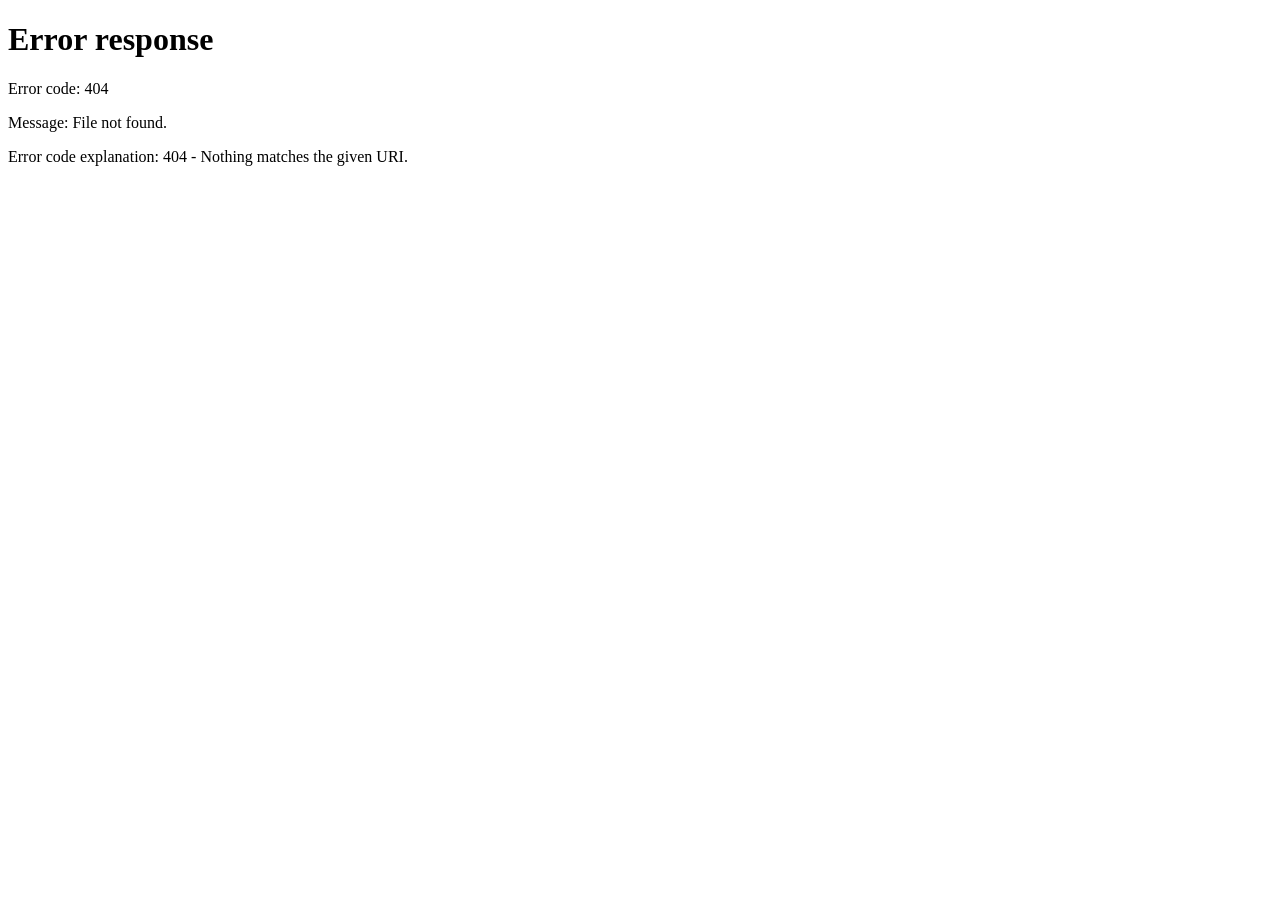
==== index.html @ 90c2a02f "feat: infrasctructure set up" ====
<!DOCTYPE html>
<html lang="ru">
<head>
    <title>Эргономичные офисные кресла LiberNovo  | FoxGear - бренд эргономичных кресел и столов<</title>
    <meta charset="UTF-8">
    <meta http-equiv="refresh" content="0; url=pages/omni/">
    <script>
        window.location.replace("pages/omni/");
    </script>
</head>
<body>
    Если вы не были перенаправлены автоматически, перейдите по ссылке:
    <a href="pages/omni/">Эргономичные офисные кресла LiberNovo Omni</a>
</body>
</html>
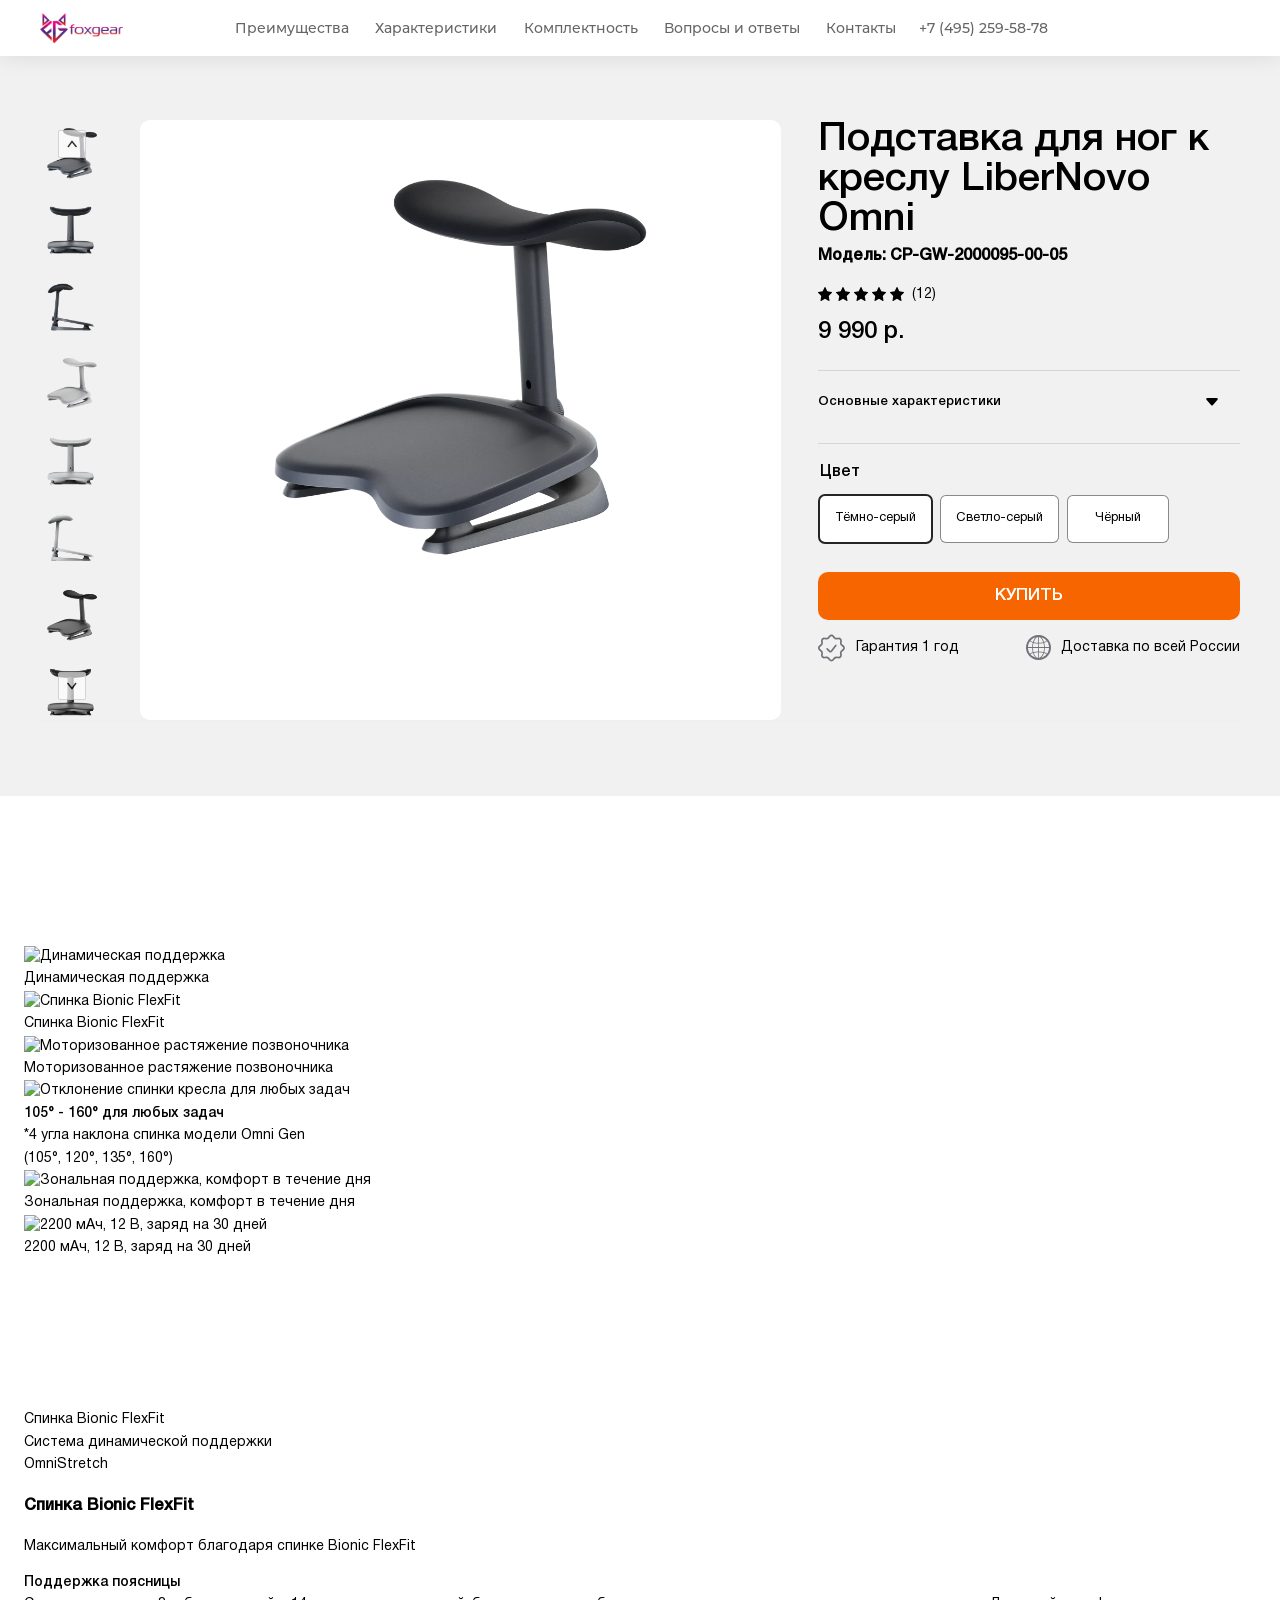
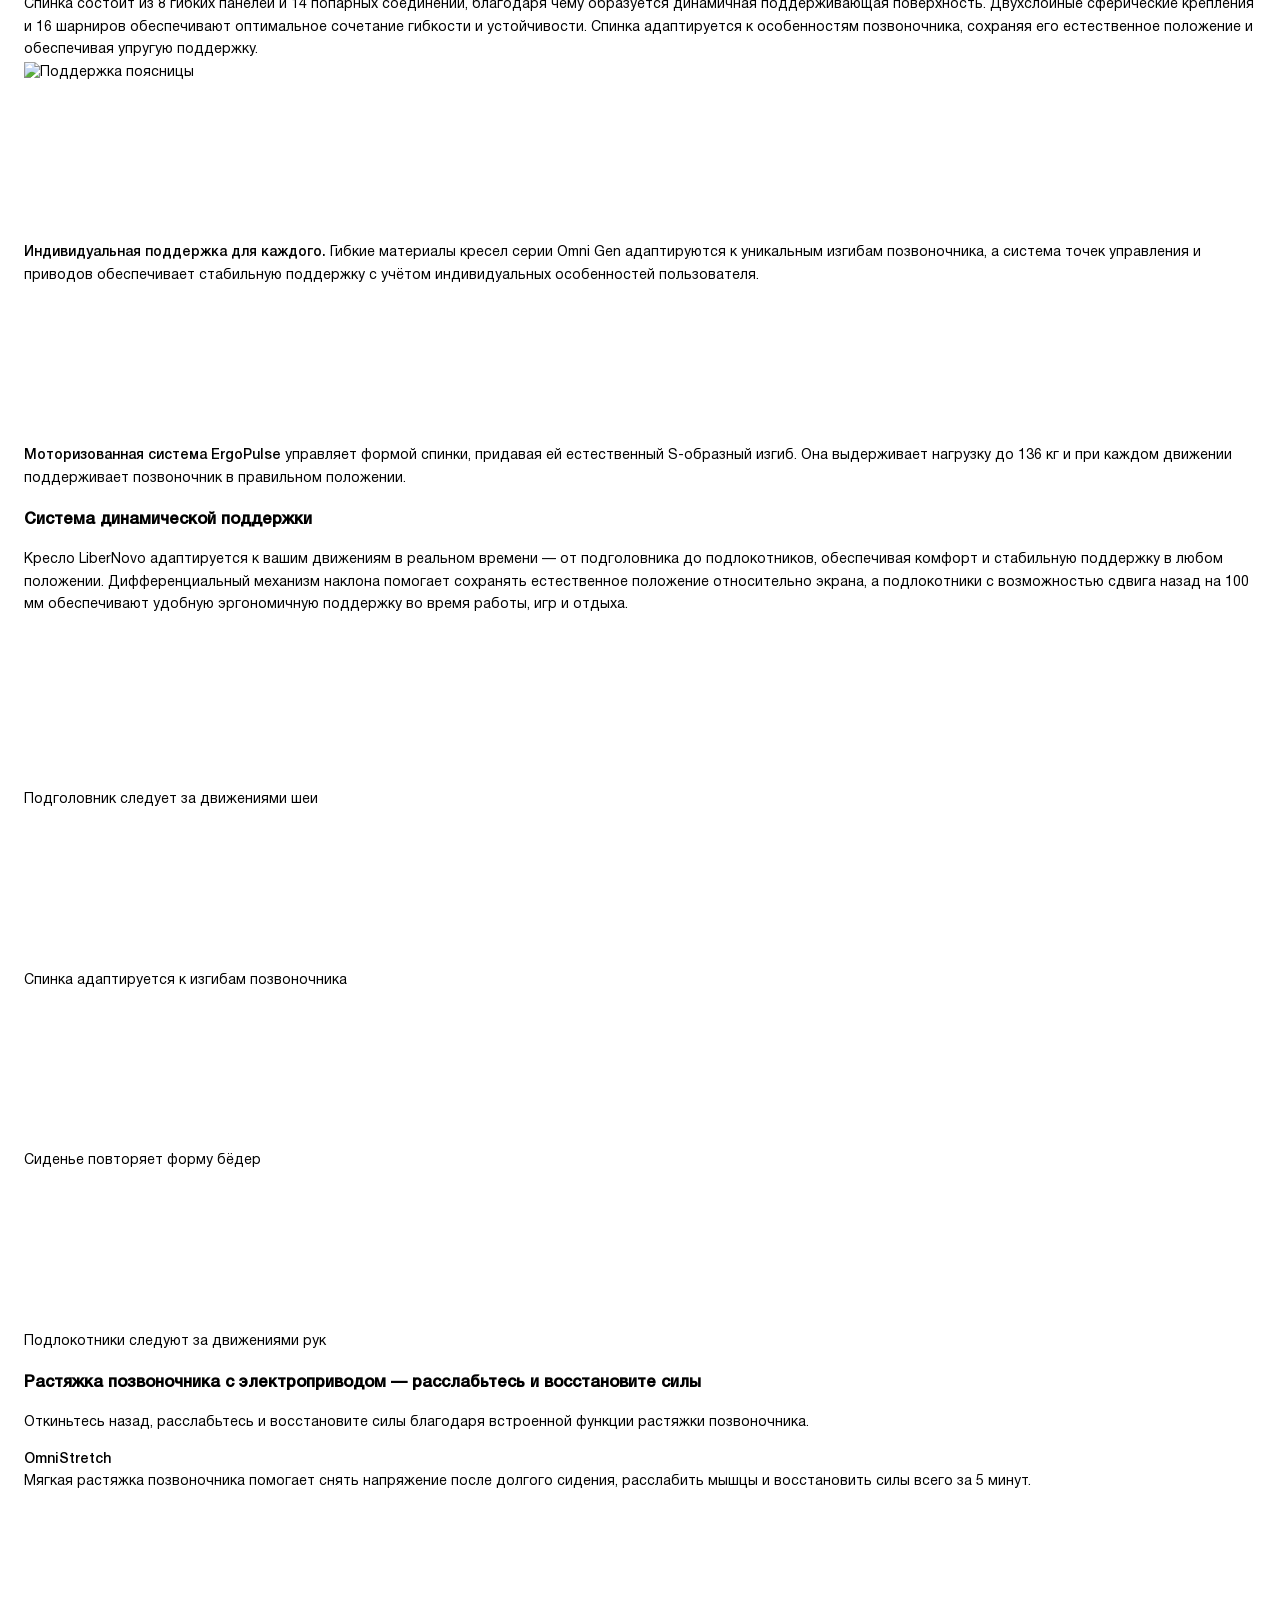
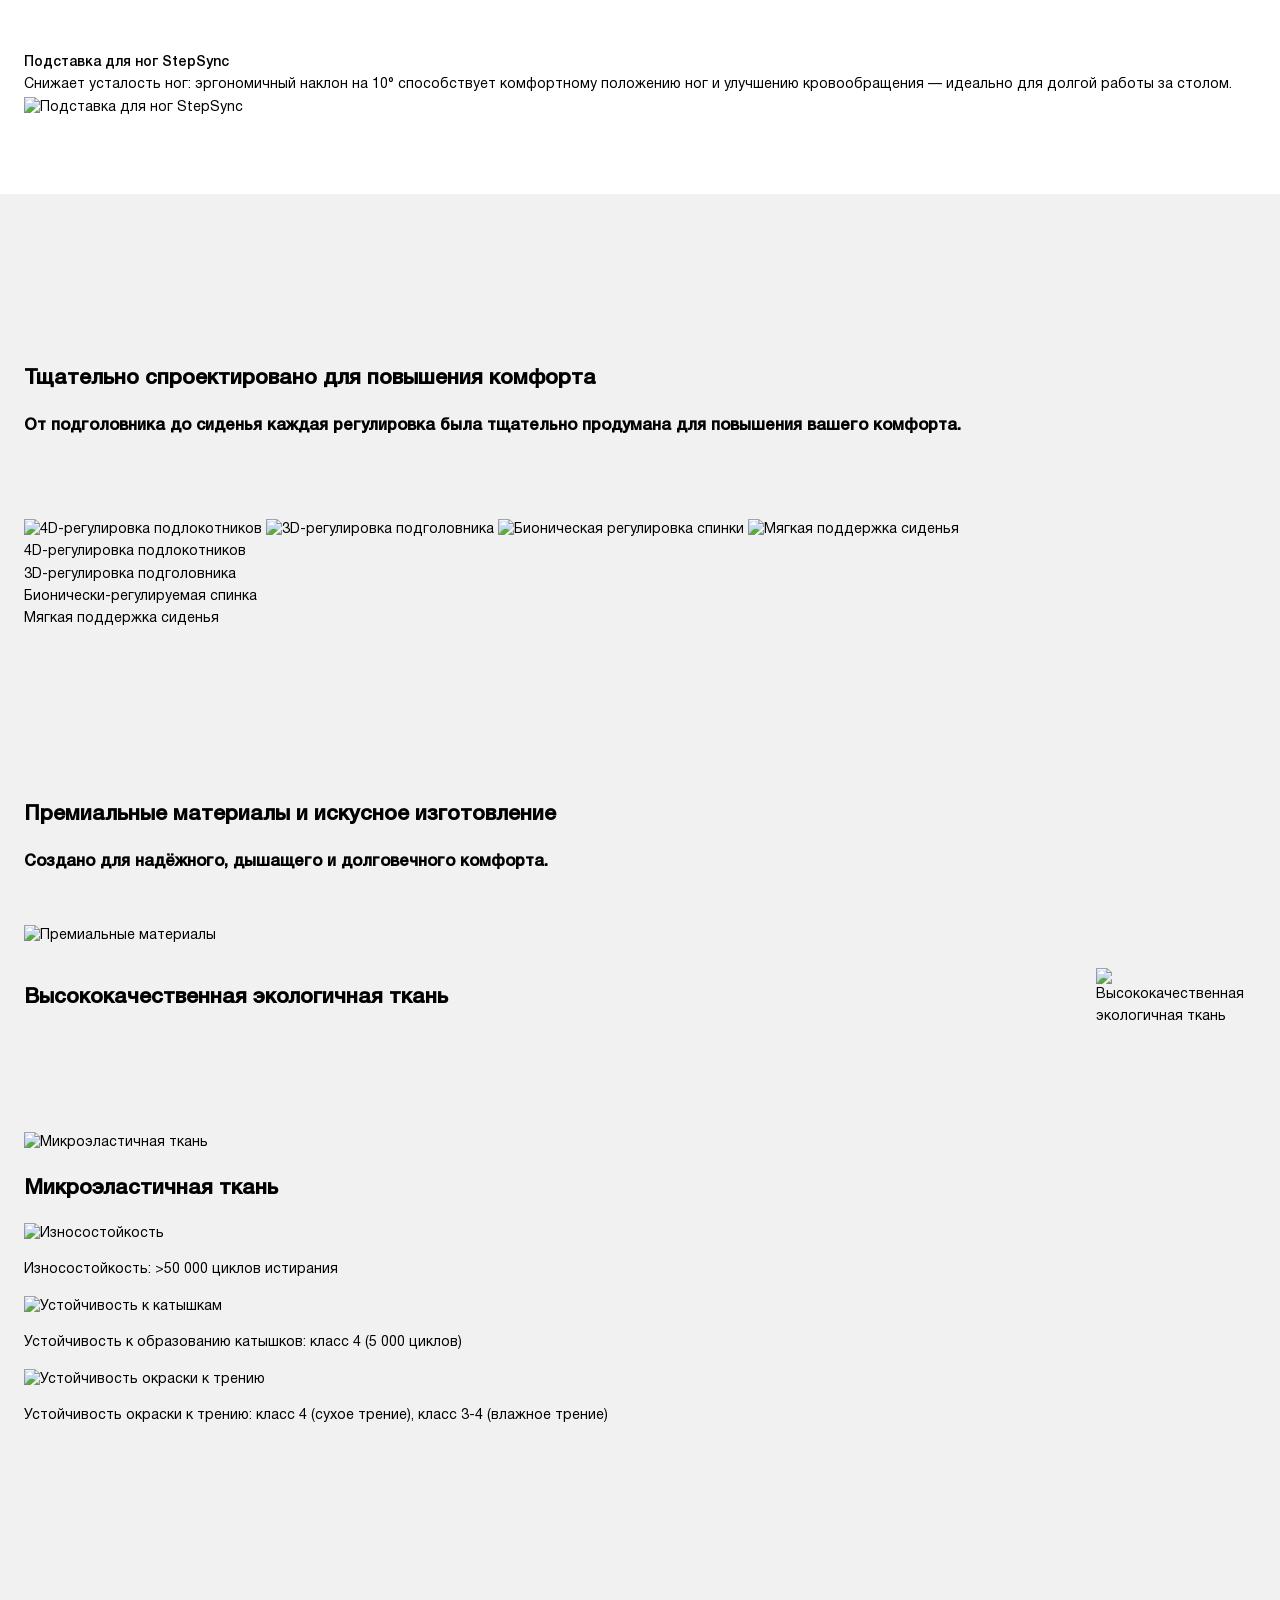
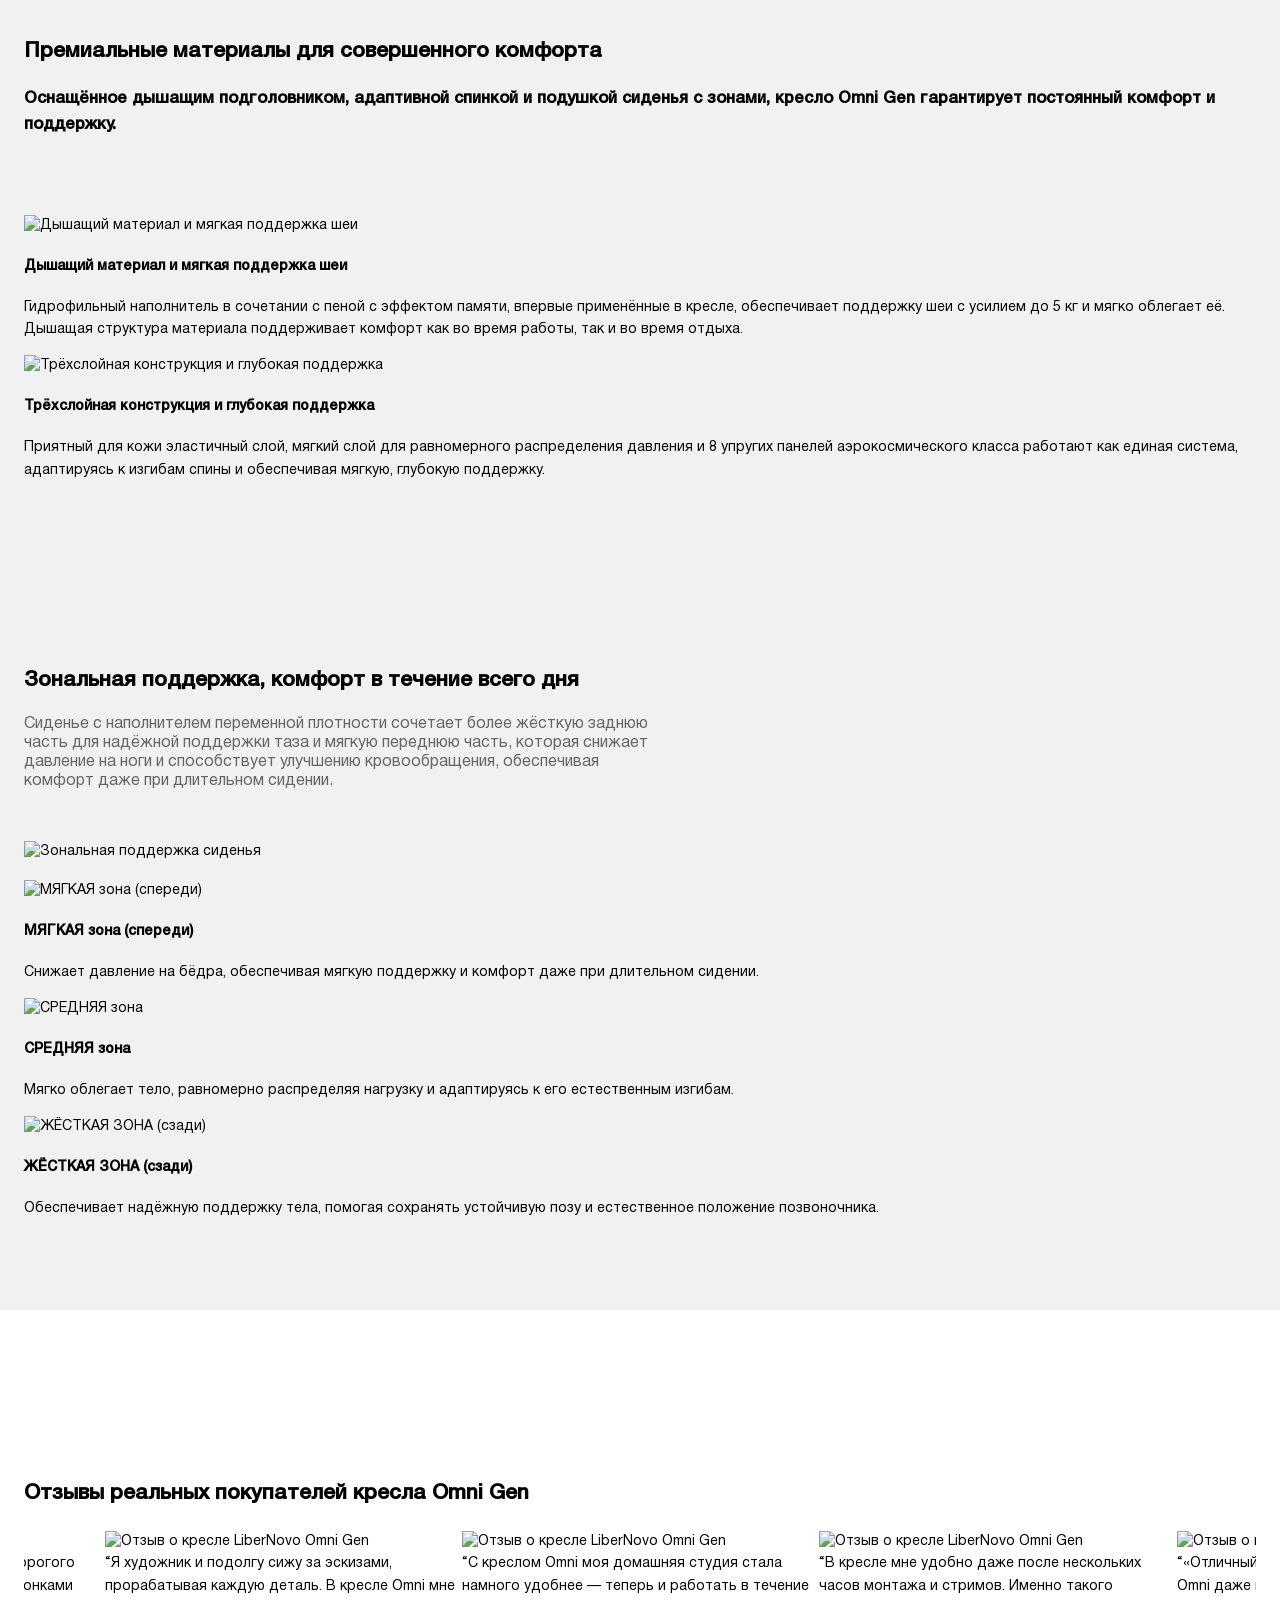
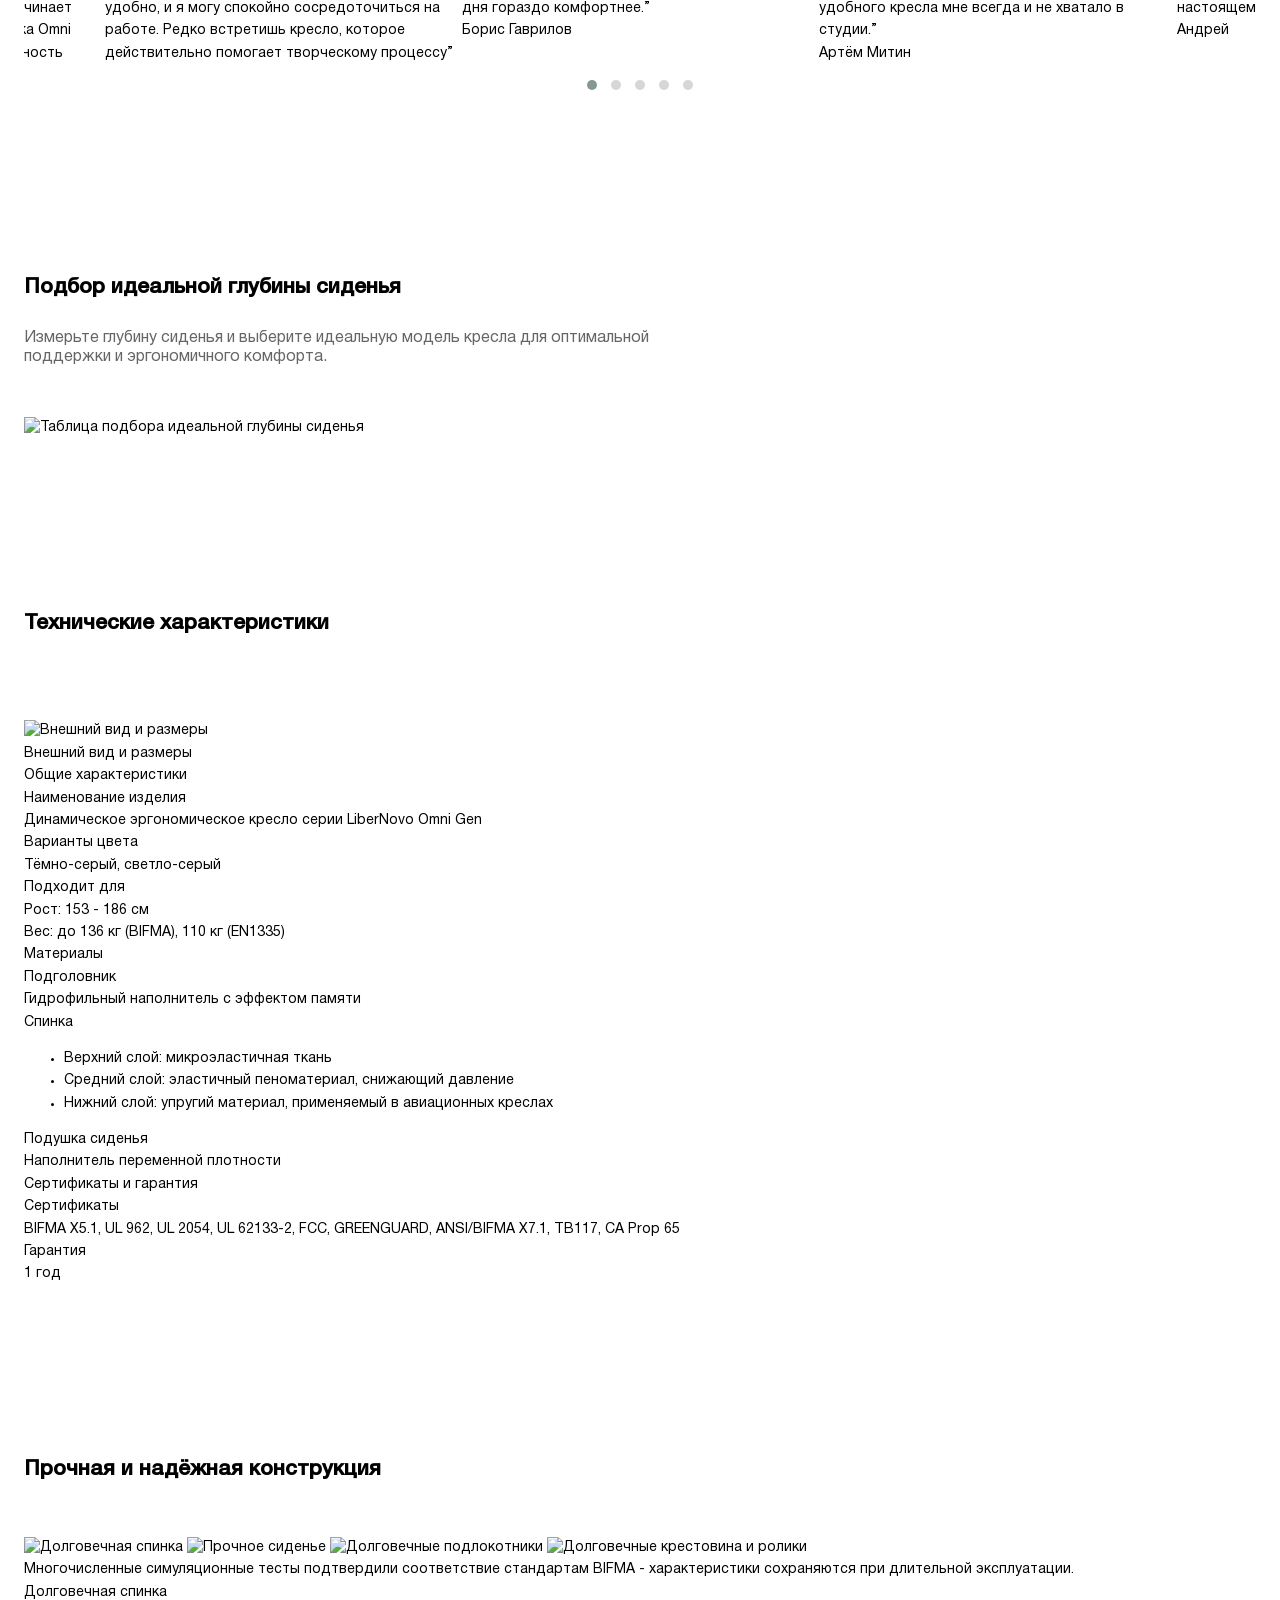
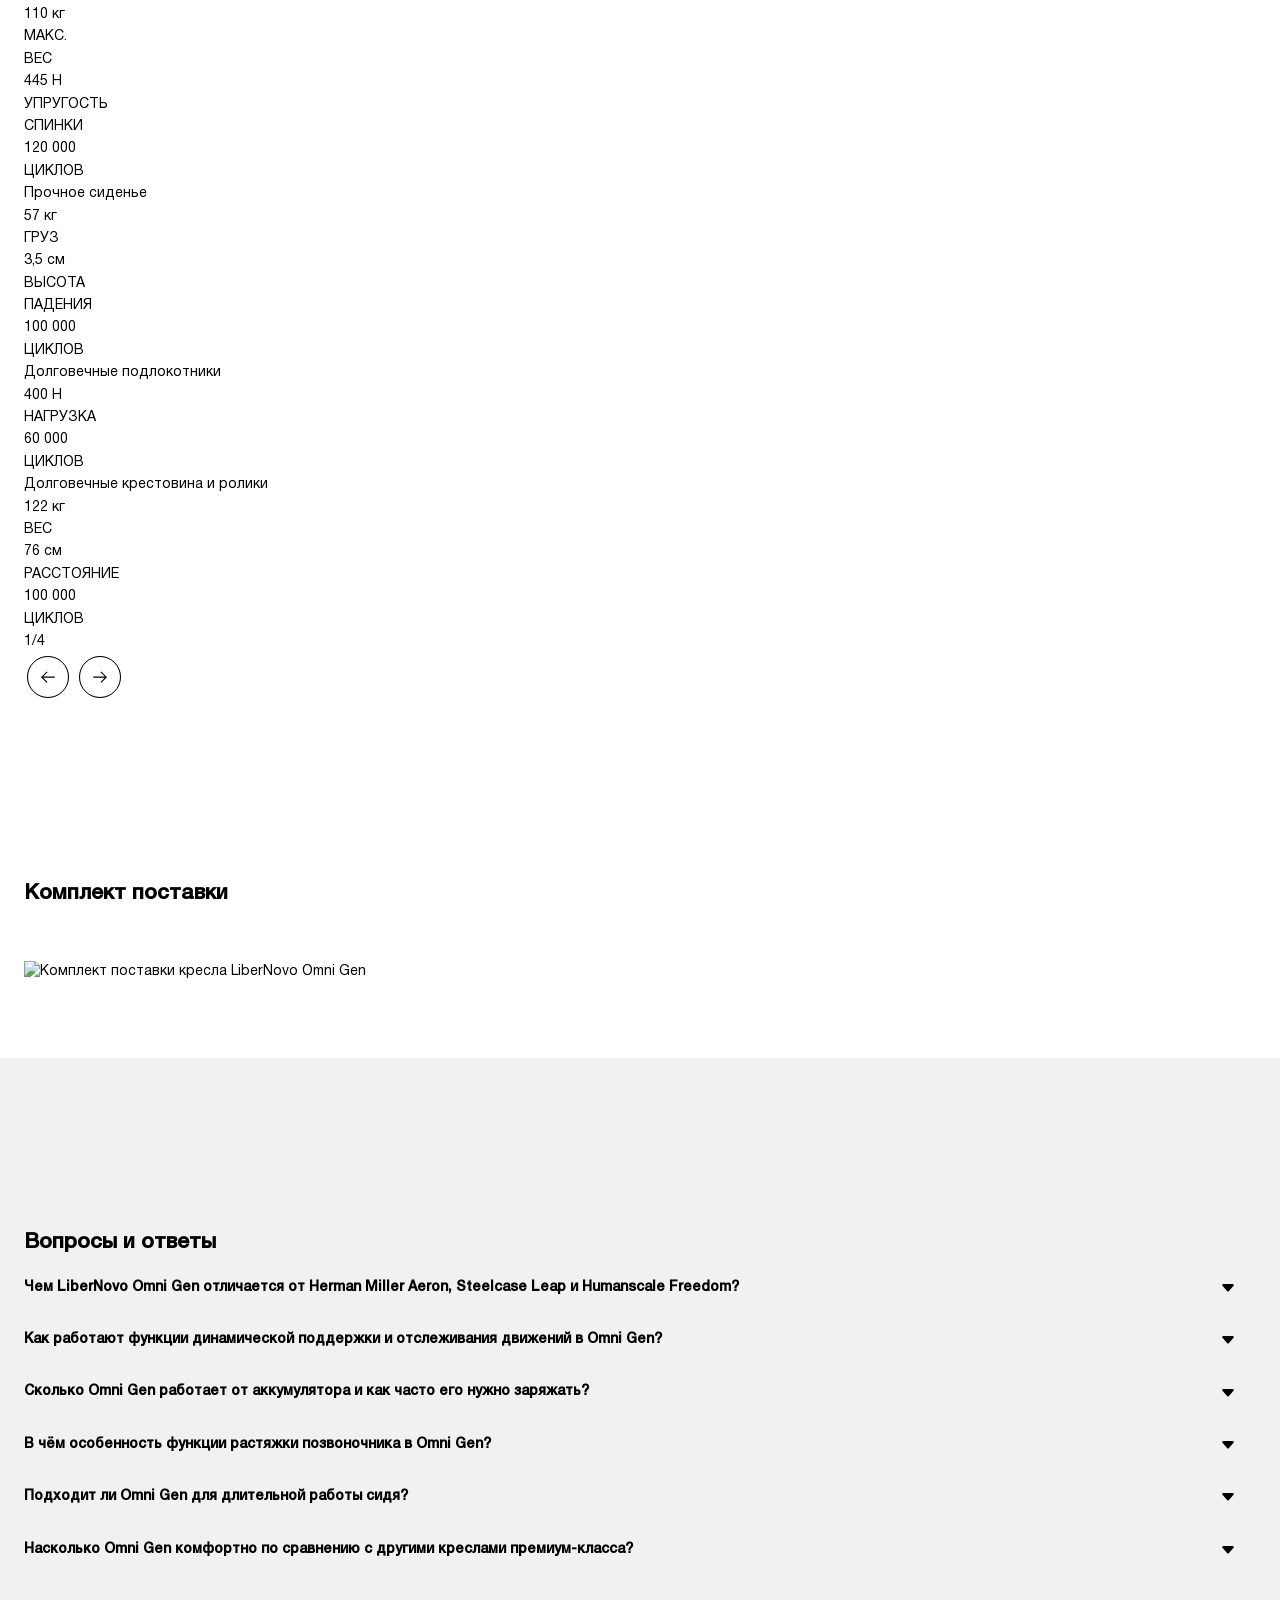
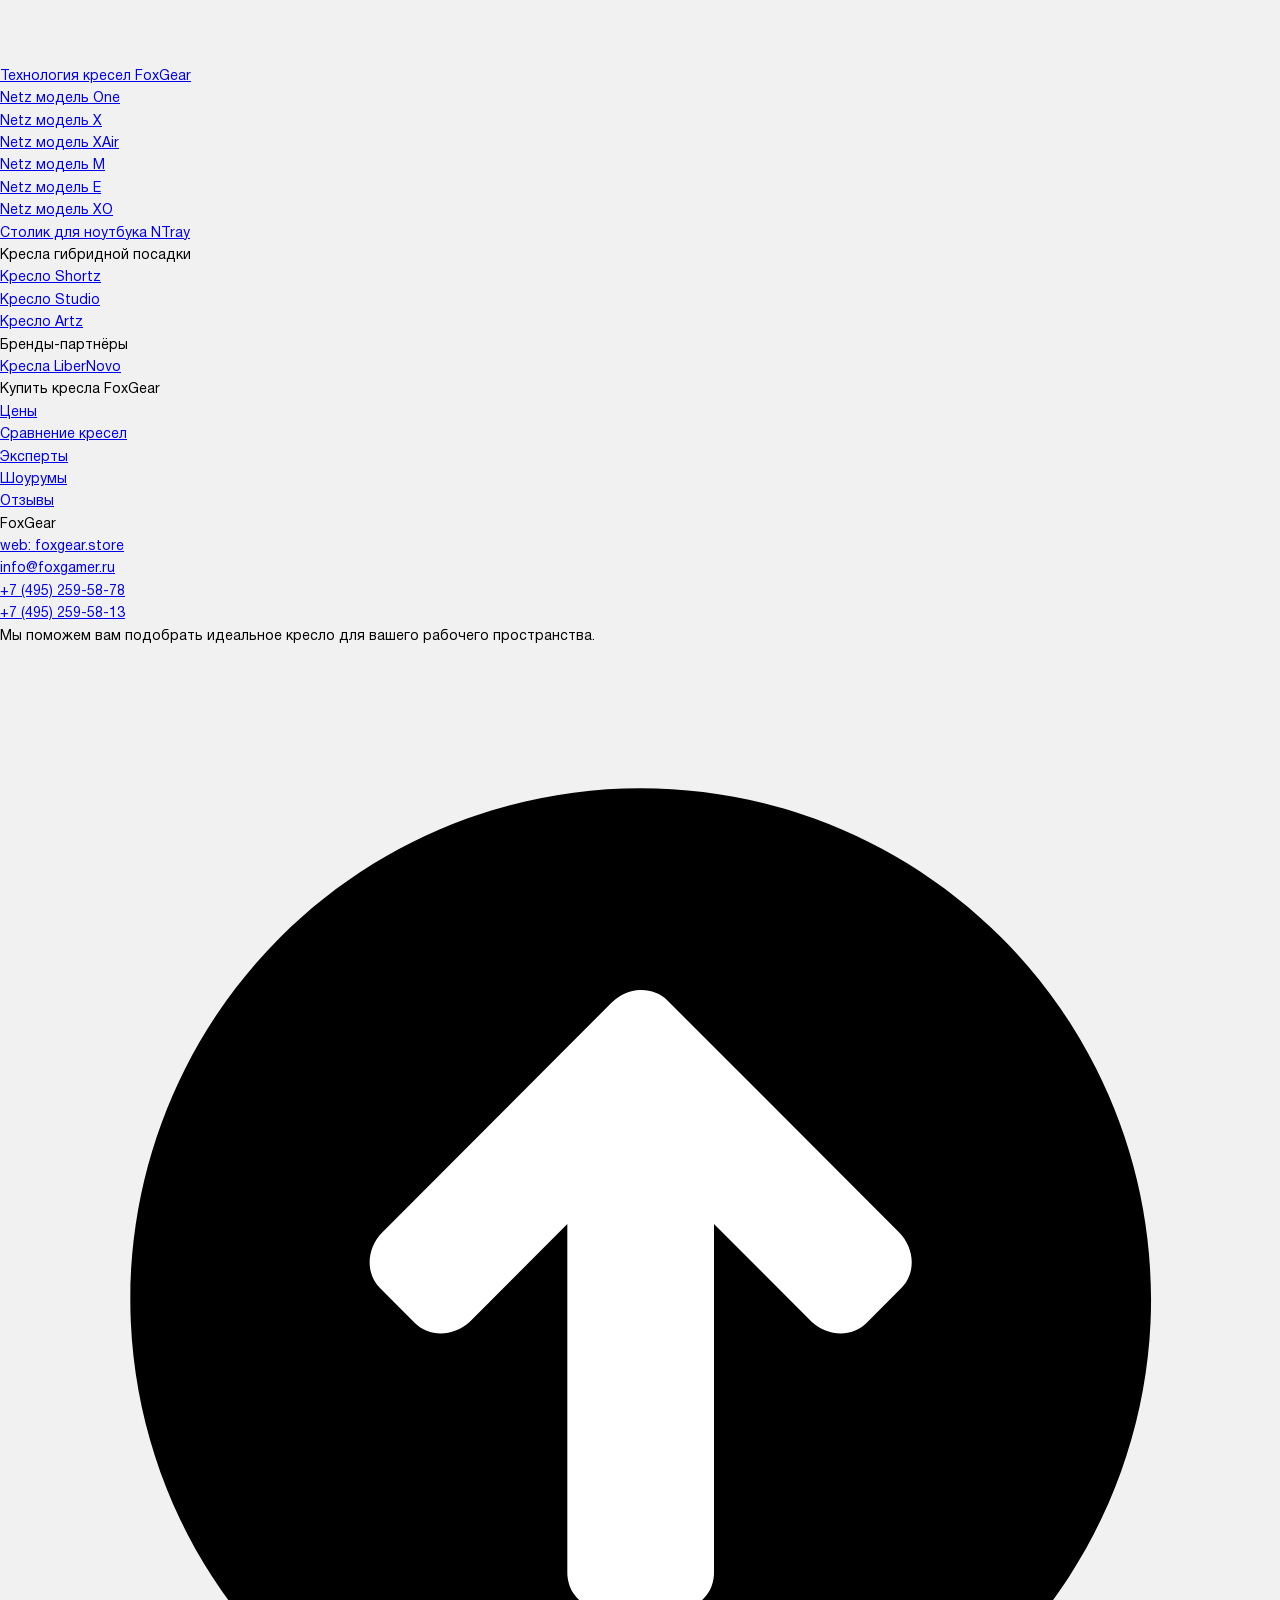
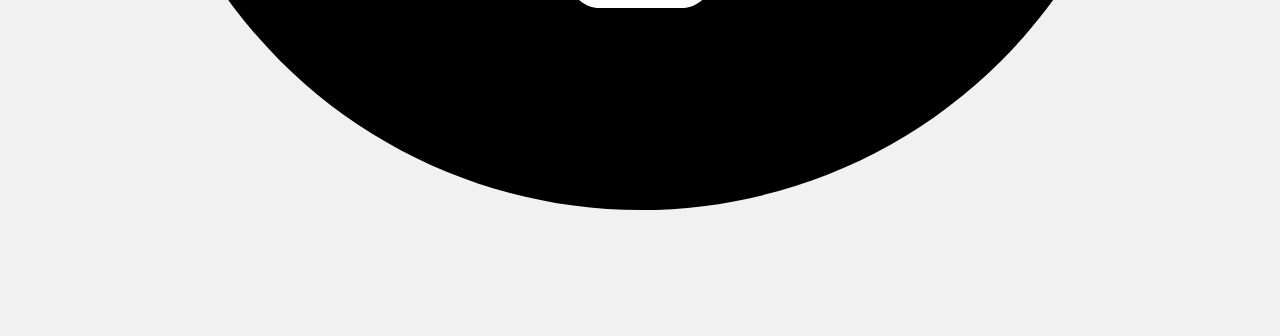
==== commit f7527740: "feat: blocks menus and hero done" ====
--- a/index.html
+++ b/index.html
@@ -1,15 +1,1441 @@
 <!DOCTYPE html>
 <html lang="ru">
+
 <head>
-    <title>Эргономичные офисные кресла LiberNovo  | FoxGear - бренд эргономичных кресел и столов<</title>
     <meta charset="UTF-8">
-    <meta http-equiv="refresh" content="0; url=pages/omni/">
-    <script>
-        window.location.replace("pages/omni/");
+    <meta name="viewport" content="width=device-width, initial-scale=1.0">
+    <title>Подставка для ног к креслу LiberNovo Omni | FoxGear - бренд эргономичных кресел и столов
+    </title>
+
+    <link rel="shortcut icon" href="/favicon.ico">
+    <link rel="icon" type="image/png" href="/favicons/favicon-96x96.png" sizes="96x96">
+    <link rel="icon" type="image/svg+xml" href="/favicons/favicon.svg">
+    <link rel="apple-touch-icon" sizes="180x180" href="/favicons/apple-touch-icon.png">
+    <link rel="manifest" href="/favicons/site.webmanifest">
+
+    <link rel="stylesheet" href="css/common/normalize.css">
+    <link rel="stylesheet" href="css/common/owl.carousel.min.css">
+    <link rel="stylesheet" href="css/common/owl.theme.default.min.css">
+    <link rel="stylesheet" href="css/common/consts.css">
+
+    <link rel="stylesheet" href="blocks/wrapper/css/wrapper.css">
+    <link rel="stylesheet" href="blocks/logo/css/logo.css">
+    <link rel="stylesheet" href="blocks/menu-main/css/menu-main.css">
+    <link rel="stylesheet" href="blocks/button-menu-mobile/css/button-menu-mobile.css">
+    <link rel="stylesheet" href="blocks/header/css/header.css">
+    <link rel="stylesheet" href="blocks/menu-mobile/css/menu-mobile.css">
+    <link rel="stylesheet" href="blocks/header-contact/css/header-contact.css">
+    <link rel="stylesheet" href="blocks/rating/css/rating.css">
+    <link rel="stylesheet" href="blocks/button/css/button.css">
+    <link rel="stylesheet" href="blocks/benefits/css/benefits.css">
+    <link rel="stylesheet" href="blocks/accordion/css/accordion.css">
+    <link rel="stylesheet" href="blocks/model-selector/css/model-selector.css">
+    <link rel="stylesheet" href="blocks/form/css/form.css">
+    <link rel="stylesheet" href="blocks/panel-single/css/panel-single.css">
+    <!--link rel="stylesheet" href="../blocks/video/css/video.css">
+    <link rel="stylesheet" href="../blocks/video-slider/css/video-slider.css"-->
+    <link rel="stylesheet" href="../blocks/hero-single/css/hero-single.css">
+    <!--link rel="stylesheet" href="../blocks/grid-images/css/grid-images.css">
+    <link rel="stylesheet" href="../blocks/tabs-dynamic/css/tabs-dynamic.css">
+    <link rel="stylesheet" href="../blocks/tab-dynamic/css/tab-dynamic.css">
+    <link rel="stylesheet" href="../blocks/tab-dynamic/css/tab-dynamic_flexfit.css">
+    <link rel="stylesheet" href="../blocks/tab-dynamic/css/tab-dynamic_support.css">
+    <link rel="stylesheet" href="../blocks/tab-dynamic/css/tab-dynamic_omnistretch.css">
+    <link rel="stylesheet" href="../blocks/tabs-images/css/tabs-images.css">
+    <link rel="stylesheet" href="../blocks/section-title/css/section-title.css">
+    <link rel="stylesheet" href="../blocks/block-image/css/block-image.css">
+    <link rel="stylesheet" href="../blocks/flex-image-text/css/flex-image-text.css">
+    <link rel="stylesheet" href="../blocks/flex-images/css/flex-images.css">
+    <link rel="stylesheet" href="../blocks/card-review/css/card-review.css">
+    <link rel="stylesheet" href="../blocks/reviews/css/reviews.css">
+    <link rel="stylesheet" href="../blocks/specifications/css/specifications.css">
+    <link rel="stylesheet" href="../blocks/image-selector/css/image-selector.css">
+    <link rel="stylesheet" href="../blocks/back-to-top/css/back-to-top.css">
+    <link rel="stylesheet" href="../blocks/footer/css/footer.css">
+    <link rel="stylesheet" href="../blocks/faq/css/faq.css">
+    <link rel="stylesheet" href="../blocks/popup/css/popup.css"-->
+    <link rel="stylesheet" href="css/index.css">
+
+    <!-- Top.Mail.Ru counter -->
+    <script type="text/javascript">
+        var _tmr = window._tmr || (window._tmr = []);
+        _tmr.push({ id: "3705895", type: "pageView", start: (new Date()).getTime() });
+        (function (d, w, id)
+        {
+            if (d.getElementById(id)) return;
+            var ts = d.createElement("script"); ts.type = "text/javascript"; ts.async = true; ts.id = id;
+            ts.src = "https://top-fwz1.mail.ru/js/code.js";
+            var f = function () { var s = d.getElementsByTagName("script")[ 0 ]; s.parentNode.insertBefore(ts, s); };
+            if (w.opera == "[object Opera]") { d.addEventListener("DOMContentLoaded", f, false); } else { f(); }
+        })(document, window, "tmr-code");
     </script>
+    <noscript>
+        <div><img src="https://top-fwz1.mail.ru/counter?id=3705895;js=na" style="position:absolute;left:-9999px;"
+                alt="Top.Mail.Ru" /></div>
+    </noscript>
+    <!-- /Top.Mail.Ru counter -->
 </head>
+
 <body>
-    Если вы не были перенаправлены автоматически, перейдите по ссылке:
-    <a href="pages/omni/">Эргономичные офисные кресла LiberNovo Omni</a>
+    <header class="header" id="top">
+        <div class="wrapper header__wrapper">
+            <div class="logo header__logo">
+                <a class="logo__link" href="/" title="FoxGear - бренд эргономичных кресел и столов - главная страница">
+                    <img class="logo__image" src="blocks/logo/images/logo.png" alt="Логотип FoxGear">
+                </a>
+            </div>
+            <nav class="menu-main header__menu-main">
+                <ul class="menu-main__items">
+                    <li class="menu-main__item">
+                        <a class="menu-main__link" href="#advantages" title="Преимущества кресла LiberNovo Omni Gen">
+                            Преимущества
+                        </a>
+                    </li>
+                    <li class="menu-main__item">
+                        <a class="menu-main__link" href="#specs"
+                            title="Технические характеристики кресла LiberNovo Omni Gen">
+                            Характеристики
+                        </a>
+                    </li>
+                    <li class="menu-main__item">
+                        <a class="menu-main__link" href="#in-the-box"
+                            title="Комплект поставки кресла LiberNovo Omni Gen">
+                            Комплектность
+                        </a>
+                    </li>
+                    <li class="menu-main__item">
+                        <a class="menu-main__link" href="#faq" title="Вопросы по креслам LiberNovo Omni Gen">
+                            Вопросы и ответы
+                        </a>
+                    </li>
+                    <li class="menu-main__item">
+                        <a class="menu-main__link" href="https://foxgear.store#contacts" title="Контакты">
+                            Контакты
+                        </a>
+                    </li>
+                </ul>
+            </nav>
+            <div class="header-contact header__contact">
+                <a class="header-contact__link" href="tel:+74952595878" title="+7 (495) 259-58-78" target="_blank"
+                    rel="noopener">
+                    +7 (495) 259-58-78
+                </a>
+            </div>
+            <div class="button-menu-mobile header__button-menu-mobile">
+                <svg aria-hidden="true" focusable="false" role="presentation" class="button-menu-mobile__icon"
+                    viewBox="0 0 64 64">
+                    <path class="button-menu-mobile__icon-line1" d="M7 15h51" />
+                    <path class="button-menu-mobile__icon-line2" d="M7 32h43" />
+                    <path class="button-menu-mobile__icon-line3" d="M7 49h51" />
+                </svg>
+            </div>
+        </div>
+    </header>
+    <div class="menu-mobile transparent">
+        <div class="menu-mobile__content">
+            <ul class="menu-mobile__items">
+                <li class="menu-mobile__item">
+                    <a class="menu-mobile__item-link" href="#advantages" title="Преимущества кресла LiberNovo Omni Gen">
+                        <div class="menu-mobile__item-title">
+                            Преимущества
+                        </div>
+                        <div class="menu-mobile__item-arrow"></div>
+                    </a>
+                </li>
+                <li class="menu-mobile__item">
+                    <a class="menu-mobile__item-link" href="#specs"
+                        title="Технические характеристики кресла LiberNovo Omni Gen">
+                        <div class="menu-mobile__item-title">
+                            Характеристики
+                        </div>
+                        <div class="menu-mobile__item-arrow"></div>
+                    </a>
+                </li>
+                <li class="menu-mobile__item">
+                    <a class="menu-mobile__item-link" href="#in-the-box"
+                        title="Комплект поставки кресла LiberNovo Omni Gen">
+                        <div class="menu-mobile__item-title">
+                            Комплектность
+                        </div>
+                        <div class="menu-mobile__item-arrow"></div>
+                    </a>
+                </li>
+                <li class="menu-mobile__item">
+                    <a class="menu-mobile__item-link" href="#faq" title="Вопросы по креслам LiberNovo Omni Gen">
+                        <div class="menu-mobile__item-title">
+                            Вопросы и ответы
+                        </div>
+                        <div class="menu-mobile__item-arrow"></div>
+                    </a>
+                </li>
+                <li class="menu-mobile__item">
+                    <a class="menu-mobile__item-link" href="https://foxgear.store#contacts" title="Контакты">
+                        <div class="menu-mobile__item-title">
+                            Контакты
+                        </div>
+                        <div class="menu-mobile__item-arrow"></div>
+                    </a>
+                </li>
+            </ul>
+        </div>
+    </div>
+    <main class="main">
+        <div class="segment segment_gray" id="description">
+            <div class="wrapper main__wrapper">
+                <div class="hero-single">
+                    <div class="hero-single__content">
+                        <div class="hero-single__gallery-nav hero-single__gallery-nav_up"></div>
+                        <div class="hero-single__gallery-nav hero-single__gallery-nav_down"></div>
+                        <div class="hero-single__gallery">
+                            <div class="hero-single__gallery-images">
+                                <img class="hero-single__gallery-image" src="images/about/01.webp"
+                                    alt="Подставка для ног к креслу LiberNovo Omni"
+                                    title="Подставка для ног к креслу LiberNovo Omni" data-index="0">
+                                <img class="hero-single__gallery-image" src="images/about/02.webp"
+                                    alt="Подставка для ног к креслу LiberNovo Omni"
+                                    title="Подставка для ног к креслу LiberNovo Omni" data-index="1">
+                                <img class="hero-single__gallery-image" src="images/about/03.webp"
+                                    alt="Подставка для ног к креслу LiberNovo Omni"
+                                    title="Подставка для ног к креслу LiberNovo Omni" data-index="2">
+                                <img class="hero-single__gallery-image" src="images/about/04.webp"
+                                    alt="Подставка для ног к креслу LiberNovo Omni"
+                                    title="Подставка для ног к креслу LiberNovo Omni" data-index="3">
+                                <img class="hero-single__gallery-image" src="images/about/05.webp"
+                                    alt="Подставка для ног к креслу LiberNovo Omni"
+                                    title="Подставка для ног к креслу LiberNovo Omni" data-index="4">
+                                <img class="hero-single__gallery-image" src="images/about/06.webp"
+                                    alt="Подставка для ног к креслу LiberNovo Omni"
+                                    title="Подставка для ног к креслу LiberNovo Omni" data-index="5">
+                                <img class="hero-single__gallery-image" src="images/about/07.webp"
+                                    alt="Подставка для ног к креслу LiberNovo Omni"
+                                    title="Подставка для ног к креслу LiberNovo Omni" data-index="6">
+                                <img class="hero-single__gallery-image" src="images/about/08.webp"
+                                    alt="Подставка для ног к креслу LiberNovo Omni"
+                                    title="Подставка для ног к креслу LiberNovo Omni" data-index="7">
+                                <img class="hero-single__gallery-image" src="images/about/09.webp"
+                                    alt="Подставка для ног к креслу LiberNovo Omni"
+                                    title="Подставка для ног к креслу LiberNovo Omni" data-index="8">
+
+                            </div>
+                        </div>
+                        <div class="hero-single__gap"></div>
+                        <div class="hero-single__images">
+                            <div class="hero-single__carousel owl-carousel owl-theme">
+                                <div class="hero-single__image">
+                                    <img class="hero-single__img" src="images/about/01.webp"
+                                        alt="Подставка для ног к креслу LiberNovo Omni"
+                                        title="Подставка для ног к креслу LiberNovo Omni">
+                                </div>
+                                <div class="hero-single__image">
+                                    <img class="hero-single__img" src="images/about/02.webp"
+                                        alt="Подставка для ног к креслу LiberNovo Omni"
+                                        title="Подставка для ног к креслу LiberNovo Omni">
+                                </div>
+                                <div class="hero-single__image">
+                                    <img class="hero-single__img" src="images/about/03.webp"
+                                        alt="Подставка для ног к креслу LiberNovo Omni"
+                                        title="Подставка для ног к креслу LiberNovo Omni">
+                                </div>
+                                <div class="hero-single__image">
+                                    <img class="hero-single__img" src="images/about/04.webp"
+                                        alt="Подставка для ног к креслу LiberNovo Omni"
+                                        title="Подставка для ног к креслу LiberNovo Omni">
+                                </div>
+                                <div class="hero-single__image">
+                                    <img class="hero-single__img" src="images/about/05.webp"
+                                        alt="Подставка для ног к креслу LiberNovo Omni"
+                                        title="Подставка для ног к креслу LiberNovo Omni">
+                                </div>
+                                <div class="hero-single__image">
+                                    <img class="hero-single__img" src="images/about/06.webp"
+                                        alt="Подставка для ног к креслу LiberNovo Omni"
+                                        title="Подставка для ног к креслу LiberNovo Omni">
+                                </div>
+                                <div class="hero-single__image">
+                                    <img class="hero-single__img" src="images/about/07.webp"
+                                        alt="Подставка для ног к креслу LiberNovo Omni"
+                                        title="Подставка для ног к креслу LiberNovo Omni">
+                                </div>
+                                <div class="hero-single__image">
+                                    <img class="hero-single__img" src="images/about/08.webp"
+                                        alt="Подставка для ног к креслу LiberNovo Omni"
+                                        title="Подставка для ног к креслу LiberNovo Omni">
+                                </div>
+                                <div class="hero-single__image">
+                                    <img class="hero-single__img" src="images/about/09.webp"
+                                        alt="Подставка для ног к креслу LiberNovo Omni"
+                                        title="Подставка для ног к креслу LiberNovo Omni">
+                                </div>
+
+                            </div>
+                        </div>
+                        <div class="hero-single__gap"></div>
+                        <div class="panel-single hero-single__panel">
+                            <div class="panel-single__description">
+                                <h1 class="panel-single__title">Подставка для ног к креслу LiberNovo Omni</h1>
+                                <div class="panel-single__subtitle">Модель: CP-GW-2000095-00-05</div>
+                                <div class="rating panel-single__rating">
+                                    <div class="rating__stars">
+                                        <span class="rating__star"></span>
+                                        <span class="rating__star"></span>
+                                        <span class="rating__star"></span>
+                                        <span class="rating__star"></span>
+                                        <span class="rating__star"></span>
+                                    </div>
+                                    <div class="rating__reviews">
+                                        (12)
+                                    </div>
+                                </div>
+                                <div class="panel-single__price">9 990 р.</div>
+                            </div>
+                            <div class="accordion panel-single__details">
+                                <div class="accordion__content">
+                                    <div class="accordion__item">
+                                        <div class="accordion__item-title">
+                                            Основные характеристики
+                                        </div>
+                                        <div class="accordion__item-content">
+                                            <ul class="accordion__item-list">
+                                                <li class="accordion__item-list-item">
+                                                    <strong>Relieve Leg Fatigue:</strong> 10&deg; ergonomic tilt promotes healthy circulation, ideal for long hours at your desk.
+                                                </li>
+                                                <li class="accordion__item-list-item">
+                                                    <strong>Zero-Gravity Comfort:</strong> Pair with the Omni Chair’s 160&deg; recline for ultimate relaxation.
+                                                </li>
+                                                <li class="accordion__item-list-item">
+                                                    <strong>Customizable Fit:</strong> Two height options (3.46′′ & 5.31′′) suit users from 5'0" to 6'7".
+                                                </li>
+                                                <li class="accordion__item-list-item">
+                                                    <strong>Premium Materials:</strong> Micro-textured elastic fabric and aerospace-grade resilient base ensure lasting comfort and durability.
+                                                </li>
+                                            </ul>
+                                        </div>
+                                    </div>
+                                </div>
+                            </div>
+                            <form class="form panel__form">
+                                <fieldset class="form__fieldset">
+                                    <legend class="form__legend">Цвет</legend>
+                                    <div class="form__radio-button">
+                                        <input class="form__radio" type="radio" id="form__radio_01" name="switch"
+                                            value="тёмно-серый" checked>
+                                        <label class="form__label" for="form__radio_01" data-model="CP-GW-2000095-00-05"
+                                            data-price="9 990 р." data-index="0">Тёмно-серый</label>
+                                    </div>
+                                    <div class="form__radio-button">
+                                        <input class="form__radio" type="radio" id="form__radio_02" name="switch"
+                                            value="светло-серый">
+                                        <label class="form__label" for="form__radio_02" data-model="CP-GW-2000095-00-04"
+                                            data-price="9 990 р." data-index="3">Светло-серый</label>
+                                    </div>
+                                    <div class="form__radio-button">
+                                        <input class="form__radio" type="radio" id="form__radio_03" name="switch"
+                                            value="чёрный">
+                                        <label class="form__label" for="form__radio_03" data-model="CP-GN-2000081-00-03"
+                                            data-price="9 990 р." data-index="6">Чёрный</label>
+                                    </div>
+                                </fieldset>
+                                <button class="button button_buy" type="button"
+                                    data-product="Кресло LiberNovo Omni Gen">КУПИТЬ</button>
+                                <ul class="benefits form__benefits">
+                                    <li class="benefits__benefit">
+                                        <img class="benefits__image benefits__image_warranty"
+                                            src="images/benefits/warranty.svg" alt="Гарантия">
+                                        <div class="benefits__text">
+                                            Гарантия 1 год
+                                        </div>
+                                    </li>
+                                    <li class="benefits__benefit">
+                                        <img class="benefits__image benefits__image_delivery"
+                                            src="images/benefits/earth.svg" alt="Доставка">
+                                        <div class="benefits__text">
+                                            Доставка по всей России
+                                        </div>
+                                    </li>
+                                </ul>
+                            </form>
+                        </div>
+                    </div>
+                </div>
+            </div>
+        </div>
+        <div class="segment">
+            <div class="wrapper-1280">
+                <section class="section" id="advantages">
+                    <div class="grid-images">
+                        <div class="grid-images__block">
+                            <div class="grid-images__cell" style="grid-area: cell1;">
+                                <img class="grid-images__image" src="images/product/overview-1/01.webp"
+                                    alt="Динамическая поддержка">
+                                <div class="grid-images__text">
+                                    Динамическая поддержка
+                                </div>
+                            </div>
+                            <div class="grid-images__cell" style="grid-area: cell2;">
+                                <img class="grid-images__image" src="images/product/overview-1/02.webp"
+                                    alt="Спинка Bionic FlexFit">
+                                <div class="grid-images__text grid-images__text_white">
+                                    Спинка Bionic FlexFit
+                                </div>
+                            </div>
+                            <div class="grid-images__cell" style="grid-area: cell3;">
+                                <img class="grid-images__image" src="images/product/overview-1/03.webp"
+                                    alt="Моторизованное растяжение позвоночника">
+                                <div class="grid-images__text grid-images__text_white">
+                                    Моторизованное растяжение позвоночника
+                                </div>
+                            </div>
+                        </div>
+                        <div class="grid-images__row">
+                            <div class="grid-images__cell">
+                                <img class="grid-images__image" src="images/product/overview-1/04.webp"
+                                    alt="Отклонение спинки кресла для любых задач">
+                                <div class="grid-images__text">
+                                    <b>105&deg; - 160&deg; для любых задач</b><br>
+                                    *4 угла наклона cпинка модели Omni Gen<br>
+                                    (105&deg;, 120&deg;, 135&deg;, 160&deg;)
+                                </div>
+                            </div>
+                            <div class="grid-images__cell">
+                                <img class="grid-images__image" src="images/product/overview-1/05.jpg"
+                                    alt="Зональная поддержка, комфорт в течение дня">
+                                <div class="grid-images__text grid-images__text_white">
+                                    Зональная поддержка, комфорт в течение дня
+                                </div>
+                            </div>
+                            <div class="grid-images__cell">
+                                <img class="grid-images__image" src="images/product/overview-1/06.webp"
+                                    alt="2200 мАч, 12 В, заряд на 30 дней">
+                                <div class="grid-images__text">
+                                    2200 мАч, 12 В, заряд на 30 дней
+                                </div>
+                            </div>
+                        </div>
+                    </div>
+                </section>
+                <section class="section" id="design">
+                    <div class="tabs-dynamic">
+                        <div class="tabs-dynamic__menu">
+                            <div class="tabs-dynamic__menu-item">
+                                Cпинка Bionic FlexFit
+                            </div>
+                            <div class="tabs-dynamic__menu-item">
+                                Система динамической поддержки
+                            </div>
+                            <div class="tabs-dynamic__menu-item">
+                                OmniStretch
+                            </div>
+                        </div>
+                        <div class="tabs-dynamic__tabs">
+                            <div class="tab-dynamic tab-dynamic_flexfit tabs-dynamic__tab">
+                                <h3 class="tab-dynamic__title">Cпинка Bionic FlexFit</h3>
+                                <p class="tab-dynamic__subtitle">Максимальный комфорт благодаря спинке Bionic FlexFit
+                                </p>
+                                <div class="tab-dynamic__content grid-images">
+                                    <div class="grid-images__block">
+                                        <div class="grid-images__cell grid-images__cell_tobottom">
+                                            <div class="grid-images__text">
+                                                <strong class="grid-images__text_strong">Поддержка поясницы</strong><br>
+                                                Спинка состоит из 8 гибких панелей и 14 попарных соединений, благодаря
+                                                чему образуется динамичная поддерживающая поверхность. Двухслойные
+                                                сферические крепления и 16 шарниров обеспечивают оптимальное сочетание
+                                                гибкости и устойчивости. Спинка адаптируется к особенностям
+                                                позвоночника, сохраняя его естественное положение и обеспечивая упругую
+                                                поддержку.<br>
+                                            </div>
+                                        </div>
+                                        <div class="grid-images__cell">
+                                            <img class="grid-images__image"
+                                                src="images/product/tabs-dynamic/tab-flexfit/01.webp"
+                                                alt="Поддержка поясницы">
+                                        </div>
+                                    </div>
+                                    <div class="grid-images__row">
+                                        <div class="grid-images__cell">
+                                            <div class="video grid-images__video">
+                                                <video class="video__player" autoplay playsinline muted loop>
+                                                    <source src="images/product/tabs-dynamic/tab-flexfit/02.webm"
+                                                        type="video/webm">
+                                                    <source src="images/product/tabs-dynamic/tab-flexfit/02.mp4"
+                                                        type="video/mp4">
+                                                    Ваш браузер не поддерживает видео
+                                                </video>
+                                            </div>
+                                            <div class="grid-images__text">
+                                                <strong class="grid-images__text_strong">Индивидуальная поддержка для
+                                                    каждого.</strong> Гибкие материалы кресел серии Omni Gen
+                                                адаптируются к
+                                                уникальным изгибам позвоночника, а система точек управления и приводов
+                                                обеспечивает стабильную поддержку с учётом индивидуальных особенностей
+                                                пользователя.
+                                            </div>
+                                        </div>
+                                        <div class="grid-images__cell">
+                                            <div class="video grid-images__video">
+                                                <video class="video__player" autoplay playsinline muted loop>
+                                                    <source src="images/product/tabs-dynamic/tab-flexfit/03.webm"
+                                                        type="video/webm">
+                                                    <source src="images/product/tabs-dynamic/tab-flexfit/03.mp4"
+                                                        type="video/mp4">
+                                                    Ваш браузер не поддерживает видео
+                                                </video>
+                                            </div>
+                                            <div class="grid-images__text">
+                                                <strong class="grid-images__text_strong">Моторизованная система
+                                                    ErgoPulse</strong>
+                                                управляет формой спинки, придавая ей естественный S-образный изгиб. Она
+                                                выдерживает нагрузку до 136 кг и при каждом движении поддерживает
+                                                позвоночник в правильном положении.
+                                            </div>
+                                        </div>
+                                    </div>
+                                </div>
+                            </div>
+                            <div class="tab-dynamic tab-dynamic_support tabs-dynamic__tab">
+                                <h3 class="tab-dynamic__title">Система динамической поддержки</h3>
+                                <p class="tab-dynamic__subtitle">
+                                    Кресло LiberNovo адаптируется к вашим движениям в реальном времени — от подголовника
+                                    до подлокотников, обеспечивая комфорт и стабильную поддержку в любом положении.
+                                    Дифференциальный механизм наклона помогает сохранять естественное положение
+                                    относительно экрана, а подлокотники с возможностью сдвига назад на 100 мм
+                                    обеспечивают удобную эргономичную поддержку во время работы, игр и отдыха.
+                                </p>
+                                <div class="tab-dynamic__content grid-images">
+                                    <div class="grid-images__row">
+                                        <div class="grid-images__cell">
+                                            <div class="video grid-images__video">
+                                                <video class="video__player" autoplay playsinline muted loop>
+                                                    <source src="images/product/tabs-dynamic/tab-support/01.webm"
+                                                        type="video/webm">
+                                                    <source src="images/product/tabs-dynamic/tab-support/01.mp4"
+                                                        type="video/mp4">
+                                                    Ваш браузер не поддерживает видео
+                                                </video>
+                                            </div>
+                                            <div class="grid-images__text">Подголовник следует за движениями шеи</div>
+                                        </div>
+                                        <div class="grid-images__cell">
+                                            <div class="video grid-images__video">
+                                                <video class="video__player" autoplay playsinline muted loop>
+                                                    <source src="images/product/tabs-dynamic/tab-support/02.webm"
+                                                        type="video/webm">
+                                                    <source src="images/product/tabs-dynamic/tab-support/02.mp4"
+                                                        type="video/mp4">
+                                                    Ваш браузер не поддерживает видео
+                                                </video>
+                                            </div>
+                                            <div class="grid-images__text">Спинка адаптируется к изгибам позвоночника
+                                            </div>
+                                        </div>
+                                    </div>
+                                    <div class="grid-images__row">
+                                        <div class="grid-images__cell">
+                                            <div class="video grid-images__video">
+                                                <video class="video__player" autoplay playsinline muted loop>
+                                                    <source src="images/product/tabs-dynamic/tab-support/03.webm"
+                                                        type="video/webm">
+                                                    <source src="images/product/tabs-dynamic/tab-support/03.mp4"
+                                                        type="video/mp4">
+                                                    Ваш браузер не поддерживает видео
+                                                </video>
+                                            </div>
+                                            <div class="grid-images__text">Сиденье повторяет форму бёдер</div>
+                                        </div>
+                                        <div class="grid-images__cell">
+                                            <div class="video grid-images__video">
+                                                <video class="video__player" autoplay playsinline muted loop>
+                                                    <source src="images/product/tabs-dynamic/tab-support/04.webm"
+                                                        type="video/webm">
+                                                    <source src="images/product/tabs-dynamic/tab-support/04.mp4"
+                                                        type="video/mp4">
+                                                    Ваш браузер не поддерживает видео
+                                                </video>
+                                            </div>
+                                            <div class="grid-images__text">Подлокотники следуют за движениями рук</div>
+                                        </div>
+                                    </div>
+                                </div>
+                            </div>
+                            <div class="tab-dynamic tab-dynamic_omnistretch tabs-dynamic__tab">
+                                <h3 class="tab-dynamic__title">Растяжка позвоночника с электроприводом — расслабьтесь и
+                                    восстановите силы</h3>
+                                <p class="tab-dynamic__subtitle">Откиньтесь назад, расслабьтесь и восстановите силы
+                                    благодаря встроенной функции растяжки позвоночника.</p>
+                                <div class="tab-dynamic__content grid-images">
+                                    <div class="grid-images__block">
+                                        <div class="grid-images__cell">
+                                            <div class="grid-images__text">
+                                                <strong class="grid-images__text_strong">OmniStretch</strong><br>
+                                                Мягкая растяжка позвоночника помогает снять напряжение после долгого
+                                                сидения, расслабить мышцы и восстановить силы всего за 5 минут.
+                                            </div>
+                                        </div>
+                                        <div class="grid-images__cell">
+                                            <video class="video__player" autoplay playsinline muted loop>
+                                                <source src="images/product/tabs-dynamic/tab-omnistretch/01.webm"
+                                                    type="video/webm">
+                                                <source src="images/product/tabs-dynamic/tab-omnistretch/01.mp4"
+                                                    type="video/mp4">
+                                                Ваш браузер не поддерживает видео
+                                            </video>
+                                        </div>
+                                    </div>
+                                    <div class="grid-images__row">
+                                        <div class="grid-images__cell">
+                                            <div class="grid-images__text grid-images__text_absolute">
+                                                <strong class="grid-images__text_strong">Подставка для ног
+                                                    StepSync</strong><br>
+                                                Снижает усталость ног: эргономичный наклон на 10&deg; способствует
+                                                комфортному положению ног и улучшению кровообращения — идеально для
+                                                долгой работы за столом.
+                                            </div>
+                                            <img class="grid-images__image grid-images__image_sizeplus"
+                                                src="images/product/tabs-dynamic/tab-omnistretch/02.webp"
+                                                alt="Подставка для ног StepSync">
+                                        </div>
+                                    </div>
+                                </div>
+                            </div>
+                        </div>
+                    </div>
+                </section>
+            </div>
+        </div>
+        <div class="segment segment_gray">
+            <div class="wrapper-1280">
+                <section class="section">
+                    <h2 class="section-title section-title_left">Тщательно спроектировано для повышения комфорта</h2>
+                    <h3 class="section-title__subtitle section-title__subtitle_left">
+                        От подголовника до сиденья каждая регулировка была тщательно продумана для повышения вашего
+                        комфорта.
+                    </h3>
+                    <div class="tabs-images">
+                        <div class="tabs-images__content">
+                            <img class="tabs-images__image tabs-images__image_active"
+                                src="images/product/tabs-images/01.webp" alt="4D-регулировка подлокотников">
+                            <img class="tabs-images__image" src="images/product/tabs-images/02.webp"
+                                alt="3D-регулировка подголовника">
+                            <img class="tabs-images__image" src="images/product/tabs-images/03.webp"
+                                alt="Бионическая регулировка спинки">
+                            <img class="tabs-images__image" src="images/product/tabs-images/04.webp"
+                                alt="Мягкая поддержка сиденья">
+                        </div>
+                        <div class="tabs-images__menu">
+                            <div class="tabs-images__menu-item tabs-images__menu-item_active">
+                                4D-регулировка подлокотников
+                            </div>
+                            <div class="tabs-images__menu-item">
+                                3D-регулировка подголовника
+                            </div>
+                            <div class="tabs-images__menu-item">
+                                Бионически-регулируемая спинка
+                            </div>
+                            <div class="tabs-images__menu-item">
+                                Мягкая поддержка сиденья
+                            </div>
+                        </div>
+                    </div>
+                </section>
+                <section class="section">
+                    <h2 class="section-title section-title_left">Премиальные материалы и искусное изготовление</h2>
+                    <h3 class="section-title__subtitle section-title__subtitle_left">
+                        Создано для надёжного, дышащего и долговечного комфорта.
+                    </h3>
+                    <div class="block-image block-image_fabric">
+                        <picture>
+                            <source srcset="images/product/overview-2/01.webp" media="(min-width: 769px)">
+                            <source srcset="images/product/overview-2/01_768.webp" media="(max-width: 768px)">
+                            <img class="block-image__image" src="images/product/overview-2/01.webp"
+                                alt="Премиальные материалы" title="Премиальные материалы">
+                        </picture>
+                    </div>
+                    <div class="title-logos">
+                        <h2 class="section-title title-logos__title section-title_left">Высококачественная экологичная
+                            ткань</h2>
+                        <img class="title-logos__image" src="images/product/overview-3/logo-eco.webp" alt="Высококачественная экологичная
+                            ткань" title="Высококачественная экологичная ткань">
+                    </div>
+                    <div class="flex-image-text flex-image-text_reverse">
+                        <div class="flex-image-text__item flex-image-text__item_flex-end">
+                            <img class="flex-image-text__image" src="images/product/overview-3/01.webp"
+                                alt="Микроэластичная ткань" title="Микроэластичная ткань">
+                        </div>
+                        <div class="flex-image-text__item">
+                            <div class="flex-image-text__text flex-image-text__text_bubble">
+                                <h2 class="section-title flex-image-text__title">Микроэластичная ткань</h2>
+                                <div class="flex-image-text__list-item">
+                                    <img class="flex-image-text__bullet"
+                                        src="images/product/overview-3/sign-abrasion.png" alt="Износостойкость">
+                                    <p class="flex-image-text__item-text">
+                                        Износостойкость: >50 000 циклов истирания
+                                    </p>
+                                </div>
+                                <div class="flex-image-text__list-item">
+                                    <img class="flex-image-text__bullet"
+                                        src="images/product/overview-3/sign-pilling.png" alt="Устойчивость к катышкам">
+                                    <p class="flex-image-text__item-text">
+                                        Устойчивость к образованию катышков: класс 4 (5 000 циклов)
+                                    </p>
+                                </div>
+                                <div class="flex-image-text__list-item">
+                                    <img class="flex-image-text__bullet"
+                                        src="images/product/overview-3/sign-fastness.png"
+                                        alt="Устойчивость окраски к трению">
+                                    <p class="flex-image-text__item-text">
+                                        Устойчивость окраски к трению: класс 4 (сухое трение), класс 3-4 (влажное
+                                        трение)
+                                    </p>
+                                </div>
+                            </div>
+                        </div>
+                    </div>
+                </section>
+                <section class="section">
+                    <h2 class="section-title">Премиальные материалы для совершенного комфорта</h2>
+                    <h3 class="section-title__subtitle">
+                        Оснащённое дышащим подголовником, адаптивной спинкой и подушкой сиденья с зонами, кресло Omni
+                        Gen
+                        гарантирует постоянный комфорт и поддержку.
+                    </h3>
+                    <div class="flex-images flex-images_premium">
+                        <div class="flex-images__item">
+                            <img class="flex-images__image" src="images/product/flex-images-1/01.webp"
+                                alt="Дышащий материал и мягкая поддержка шеи"
+                                title="Дышащий материал и мягкая поддержка шеи">
+                            <div class="flex-images__content">
+                                <h4 class="flex-images__title">Дышащий материал и мягкая поддержка шеи</h4>
+
+                                <p class="flex-images__text">
+                                    Гидрофильный наполнитель в сочетании с пеной с эффектом памяти, впервые применённые
+                                    в кресле,
+                                    обеспечивает поддержку шеи с усилием до 5 кг и мягко облегает её. Дышащая структура
+                                    материала поддерживает комфорт как во время работы, так и во время отдыха.
+                                </p>
+                            </div>
+                        </div>
+                        <div class="flex-images__item">
+                            <img class="flex-images__image" src="images/product/flex-images-1/02.webp"
+                                alt="Трёхслойная конструкция и глубокая поддержка"
+                                title="Трёхслойная конструкция и глубокая поддержка">
+                            <div class="flex-images__content">
+                                <h4 class="flex-images__title">Трёхслойная конструкция и глубокая поддержка</h4>
+
+                                <p class="flex-images__text">
+                                    Приятный для кожи эластичный слой, мягкий слой для равномерного распределения
+                                    давления и 8 упругих панелей
+                                    аэрокосмического класса работают как единая система, адаптируясь к изгибам спины и
+                                    обеспечивая мягкую, глубокую поддержку.
+                                </p>
+                            </div>
+                        </div>
+                    </div>
+                </section>
+                <section class="section">
+                    <h2 class="section-title section-title_diminished section-title_left">Зональная поддержка, комфорт в
+                        течение всего дня
+                    </h2>
+                    <p class="section-p section-p_limited section-p_gray">
+                        Сиденье с наполнителем переменной плотности сочетает более жёсткую заднюю часть для надёжной
+                        поддержки таза и мягкую переднюю часть, которая снижает давление на ноги и способствует
+                        улучшению кровообращения, обеспечивая комфорт даже при длительном сидении.
+                    </p>
+                    <div class="block-image">
+                        <picture>
+                            <source srcset="images/product/overview-4/01.webp" media="(min-width: 769px)">
+                            <source srcset="images/product/overview-4/01_768.webp" media="(max-width: 768px)">
+                            <img class="block-image__image" src="images/product/overview-4/01.webp"
+                                alt="Зональная поддержка сиденья" title="Зональная поддержка сиденья">
+                        </picture>
+                    </div>
+                    <div class="flex-images flex-images_3">
+                        <div class="flex-images__item">
+                            <img class="flex-images__image" src="images/product/overview-4/02.webp"
+                                alt="МЯГКАЯ зона (спереди)" title="МЯГКАЯ зона (спереди)">
+                            <div class="flex-images__content">
+                                <h4 class="flex-images__title">МЯГКАЯ зона (спереди)</h4>
+                                <p class="flex-images__text">
+                                    Снижает давление на бёдра, обеспечивая мягкую поддержку и комфорт даже при
+                                    длительном сидении.
+                                </p>
+                            </div>
+                        </div>
+                        <div class="flex-images__item">
+                            <img class="flex-images__image" src="images/product/overview-4/03.webp" alt="СРЕДНЯЯ зона"
+                                title="СРЕДНЯЯ зона">
+                            <div class="flex-images__content">
+                                <h4 class="flex-images__title">СРЕДНЯЯ зона</h4>
+                                <p class="flex-images__text">
+                                    Мягко облегает тело, равномерно распределяя нагрузку и адаптируясь к его
+                                    естественным изгибам.
+                                </p>
+                            </div>
+                        </div>
+                        <div class="flex-images__item">
+                            <img class="flex-images__image" src="images/product/overview-4/04.webp"
+                                alt="ЖЁСТКАЯ ЗОНА (сзади)" title="ЖЁСТКАЯ ЗОНА (сзади)">
+                            <div class="flex-images__content">
+                                <h4 class="flex-images__title">ЖЁСТКАЯ ЗОНА (сзади)</h4>
+                                <p class="flex-images__text">
+                                    Обеспечивает надёжную поддержку тела, помогая сохранять устойчивую позу и
+                                    естественное положение позвоночника.
+                                </p>
+                            </div>
+                        </div>
+                    </div>
+                </section>
+            </div>
+        </div>
+        <div class="segment">
+            <div class="wrapper-2580">
+                <section class="section" id="reviews">
+                    <h2 class="section-title">Отзывы реальных покупателей кресла Omni Gen</h2>
+                    <div class="reviews">
+                        <div class="reviews__cards owl-carousel owl-theme">
+                            <div class="card-review reviews__card">
+                                <img class="card-review__image" src="images/product/reviews/01.webp"
+                                    alt="Отзыв о кресле LiberNovo Omni Gen">
+                                <div class="card-review__text">
+                                    “С креслом Omni моя домашняя студия стала намного удобнее — теперь и работать в
+                                    течение дня гораздо комфортнее.”
+                                </div>
+                                <div class="card-review__author">
+                                    Борис Гаврилов
+                                </div>
+                            </div>
+                            <div class="card-review reviews__card">
+                                <img class="card-review__image" src="images/product/reviews/02.webp"
+                                    alt="Отзыв о кресле LiberNovo Omni Gen">
+                                <div class="card-review__text">
+                                    “В кресле мне удобно даже после нескольких часов монтажа и стримов. Именно такого
+                                    удобного кресла мне всегда и не хватало в студии.”
+                                </div>
+                                <div class="card-review__author">
+                                    Артём Митин
+                                </div>
+                            </div>
+                            <div class="card-review reviews__card">
+                                <img class="card-review__image" src="images/product/reviews/03.webp"
+                                    alt="Отзыв о кресле LiberNovo Omni Gen">
+                                <div class="card-review__text">
+                                    “«Отличный баланс комфорта и поддержки. В Omni даже короткий перерыв помогает
+                                    по-настоящему отдохнуть и восстановить силы.”
+                                </div>
+                                <div class="card-review__author">
+                                    Андрей
+                                </div>
+                            </div>
+                            <div class="card-review reviews__card">
+                                <img class="card-review__image" src="images/product/reviews/04.webp"
+                                    alt="Отзыв о кресле LiberNovo Omni Gen">
+                                <div class="card-review__text">
+                                    “Это кресло намного удобнее моего дорогого рабочего кресла. Из-за проблем с
+                                    позвонками L5/S1 от большинства кресел у меня начинает болеть спина, но поясничная
+                                    поддержка Omni стала настоящим спасением. А возможность полностью откинуться назад —
+                                    это вообще что-то невероятное.”
+                                </div>
+                                <div class="card-review__author">
+                                    Кирилл Нестеров
+                                </div>
+                            </div>
+                            <div class="card-review reviews__card">
+                                <img class="card-review__image" src="images/product/reviews/05.webp"
+                                    alt="Отзыв о кресле LiberNovo Omni Gen">
+                                <div class="card-review__text">
+                                    “Я художник и подолгу сижу за эскизами, прорабатывая каждую деталь. В кресле Omni
+                                    мне удобно, и я могу спокойно сосредоточиться на работе. Редко встретишь кресло,
+                                    которое действительно помогает творческому процессу”
+                                </div>
+                                <div class="card-review__author">
+                                    Георгий Лунин
+                                </div>
+                            </div>
+                        </div>
+                    </div>
+                </section>
+            </div>
+            <div class="wrapper-1280">
+                <section class="section section_choose">
+                    <h2 class="section-title section-title_left">Подбор идеальной глубины сиденья</h2>
+                    <p class="section-p section-p_limited section-p_gray">Измерьте глубину сиденья и выберите идеальную
+                        модель кресла для оптимальной поддержки и эргономичного комфорта.</p>
+                    <div class="block-image block-image_no-round">
+                        <picture>
+                            <source srcset="images/product/choose/01.webp" media="(min-width: 769px)">
+                            <source srcset="images/product/choose/01.webp" media="(max-width: 768px)">
+                            <img class="block-image__image" src="images/product/choose/01.webp"
+                                alt="Таблица подбора идеальной глубины сиденья">
+                        </picture>
+                    </div>
+                </section>
+                <section class="section section_specifications" id="specs">
+                    <h2 class="section-title section-title_left">Технические характеристики</h2>
+                    <div class="specifications">
+                        <div class="specifications__item specifications__item_image">
+                            <img class="specifications__image" src="images/product/specifications/01.webp"
+                                alt="Внешний вид и размеры" title="Внешний вид и размеры">
+                            <div class="specifications__description">Внешний вид и размеры</div>
+                        </div>
+                        <div class="specifications__item">
+
+                            <div class="specifications__text">
+                                <div class="specifications__title">Общие характеристики</div>
+                                <div class="specifications__divider"></div>
+                                <div class="specifications__table">
+                                    <div class="specifications__table-key">
+                                        Наименование изделия
+                                    </div>
+                                    <div class="specifications__table-value">
+                                        Динамическое эргономическое кресло серии LiberNovo Omni Gen
+                                    </div>
+                                    <div class="specifications__table-key">
+                                        Варианты цвета
+                                    </div>
+                                    <div class="specifications__table-value">
+                                        Тёмно-серый, светло-серый
+                                    </div>
+                                    <div class="specifications__table-key">
+                                        Подходит для
+                                    </div>
+                                    <div class="specifications__table-value">
+                                        Рост: 153 - 186 см<br>
+                                        Вес: до 136&nbsp;кг&nbsp;(BIFMA), 110&nbsp;кг&nbsp;(EN1335)
+                                    </div>
+                                </div>
+                                <div class="specifications__title">Материалы</div>
+                                <div class="specifications__divider"></div>
+                                <div class="specifications__table">
+                                    <div class="specifications__table-key">
+                                        Подголовник
+                                    </div>
+                                    <div class="specifications__table-value">
+                                        Гидрофильный наполнитель с эффектом памяти
+                                    </div>
+                                    <div class="specifications__table-key">
+                                        Спинка
+                                    </div>
+                                    <div class="specifications__table-value">
+                                        <ul>
+                                            <li>Верхний слой: микроэластичная ткань</li>
+                                            <li>Средний слой: эластичный пеноматериал, снижающий давление</li>
+                                            <li>Нижний слой: упругий материал, применяемый в авиационных креслах</li>
+                                        </ul>
+                                    </div>
+                                    <div class="specifications__table-key">
+                                        Подушка сиденья
+                                    </div>
+                                    <div class="specifications__table-value">
+                                        Наполнитель переменной плотности
+                                    </div>
+                                </div>
+                                <div class="specifications__title">Сертификаты и гарантия</div>
+                                <div class="specifications__divider"></div>
+                                <div class="specifications__table">
+                                    <div class="specifications__table-key">
+                                        Сертификаты
+                                    </div>
+                                    <div class="specifications__table-value">
+                                        BIFMA X5.1, UL 962, UL 2054, UL 62133-2, FCC, GREENGUARD, ANSI/BIFMA X7.1,
+                                        TB117, CA Prop 65
+                                    </div>
+                                    <div class="specifications__table-key">
+                                        Гарантия
+                                    </div>
+                                    <div class="specifications__table-value">
+                                        1 год
+                                    </div>
+                                </div>
+                            </div>
+                        </div>
+                    </div>
+                </section>
+                <section class="section section_durability">
+                    <h2 class="section-title">Прочная и надёжная конструкция</h2>
+                    <div class="image-selector">
+                        <div class="image-selector__content">
+                            <img class="image-selector__image image-selector__image_active"
+                                src="images/product/image-selector/01.webp" alt="Долговечная спинка">
+                            <img class="image-selector__image" src="images/product/image-selector/02.webp"
+                                alt="Прочное сиденье">
+                            <img class="image-selector__image" src="images/product/image-selector/03.webp"
+                                alt="Долговечные подлокотники">
+                            <img class="image-selector__image" src="images/product/image-selector/04.webp"
+                                alt="Долговечные крестовина и ролики">
+                        </div>
+                        <div class="image-selector__description">
+                            <div class="image-selector__title">
+                                Многочисленные симуляционные тесты подтвердили соответствие стандартам
+                                BIFMA - характеристики сохраняются при длительной эксплуатации.
+                            </div>
+                            <div class="image-selector__pages">
+                                <div class="image-selector__page image-selector__page_active">
+                                    <div class="image-selector__text">
+                                        <div class="image-selector__subtitle">
+                                            Долговечная спинка
+                                        </div>
+                                        <div class="image-selector__specs">
+                                            <div class="image-selector__pos">
+                                                <div class="image-selector__value">110 кг</div>
+                                                <div class="image-selector__key">МАКС.<br>ВЕС</div>
+                                            </div>
+                                            <div class="image-selector__pos">
+                                                <div class="image-selector__value">445 Н</div>
+                                                <div class="image-selector__key">УПРУГОСТЬ<br>СПИНКИ</div>
+                                            </div>
+                                            <div class="image-selector__pos">
+                                                <div class="image-selector__value">120 000</div>
+                                                <div class="image-selector__key">ЦИКЛОВ</div>
+                                            </div>
+                                        </div>
+                                    </div>
+                                </div>
+                                <div class="image-selector__page">
+                                    <div class="image-selector__text">
+                                        <div class="image-selector__subtitle">
+                                            Прочное сиденье
+                                        </div>
+                                        <div class="image-selector__specs">
+                                            <div class="image-selector__pos">
+                                                <div class="image-selector__value">57 кг</div>
+                                                <div class="image-selector__key">ГРУЗ</div>
+                                            </div>
+                                            <div class="image-selector__pos">
+                                                <div class="image-selector__value">3,5 см</div>
+                                                <div class="image-selector__key">ВЫСОТА<br>ПАДЕНИЯ</div>
+                                            </div>
+                                            <div class="image-selector__pos">
+                                                <div class="image-selector__value">100 000</div>
+                                                <div class="image-selector__key">ЦИКЛОВ</div>
+                                            </div>
+                                        </div>
+                                    </div>
+                                </div>
+                                <div class="image-selector__page">
+                                    <div class="image-selector__text">
+                                        <div class="image-selector__subtitle">
+                                            Долговечные подлокотники
+                                        </div>
+                                        <div class="image-selector__specs">
+                                            <div class="image-selector__pos">
+                                                <div class="image-selector__value">400 Н</div>
+                                                <div class="image-selector__key">НАГРУЗКА</div>
+                                            </div>
+                                            <div class="image-selector__pos">
+                                                <div class="image-selector__value">60 000</div>
+                                                <div class="image-selector__key">ЦИКЛОВ</div>
+                                            </div>
+                                        </div>
+                                    </div>
+                                </div>
+                                <div class="image-selector__page">
+                                    <div class="image-selector__text">
+                                        <div class="image-selector__subtitle">
+                                            Долговечные крестовина и ролики
+                                        </div>
+                                        <div class="image-selector__specs">
+                                            <div class="image-selector__pos">
+                                                <div class="image-selector__value">122 кг</div>
+                                                <div class="image-selector__key">ВЕС</div>
+                                            </div>
+                                            <div class="image-selector__pos">
+                                                <div class="image-selector__value">76 см</div>
+                                                <div class="image-selector__key">РАССТОЯНИЕ</div>
+                                            </div>
+                                            <div class="image-selector__pos">
+                                                <div class="image-selector__value">100 000</div>
+                                                <div class="image-selector__key">ЦИКЛОВ</div>
+                                            </div>
+                                        </div>
+                                    </div>
+                                </div>
+                            </div>
+                            <div class="image-selector__controls">
+                                <div class="image-selector__counter">1/4</div>
+                                <div class="image-selector__buttons">
+                                    <svg class="image-selector__button image-selector__button_prev" width="48"
+                                        height="48" viewBox="0 0 48 48" fill="none" xmlns="http://www.w3.org/2000/svg">
+                                        <path
+                                            d="M22.7282 18.4239L23.5442 19.2188L19.2186 23.5598H30.7173V24.7011H19.2186L23.5442 29.0226L22.7282 29.8369L17.0216 24.1304L22.7282 18.4239Z"
+                                            fill="CurrentColor"></path>
+                                        <rect x="-0.5" y="0.5" width="41" height="41" rx="20.5"
+                                            transform="matrix(-1 0 0 1 44 3)" stroke="CurrentColor"></rect>
+                                        <rect x="-0.5" y="0.5" width="41" height="41" rx="20.5"
+                                            transform="matrix(-1 0 0 1 44 3)" stroke="CurrentColor"
+                                            stroke-opacity="0.2"></rect>
+                                    </svg>
+                                    <svg class="image-selector__button image-selector__button_next" width="48"
+                                        height="48" viewBox="0 0 48 48" fill="none" xmlns="http://www.w3.org/2000/svg">
+                                        <path
+                                            d="M25.2718 18.4239L24.4558 19.2188L28.7814 23.5598H17.2827V24.7011H28.7814L24.4558 29.0226L25.2718 29.8369L30.9784 24.1304L25.2718 18.4239Z"
+                                            fill="CurrentColor"></path>
+                                        <rect x="3.5" y="3.5" width="41" height="41" rx="20.5" stroke="CurrentColor">
+                                        </rect>
+                                        <rect x="3.5" y="3.5" width="41" height="41" rx="20.5" stroke="CurrentColor"
+                                            stroke-opacity="0.2">
+                                        </rect>
+                                    </svg>
+                                </div>
+                            </div>
+                        </div>
+                    </div>
+                </section>
+                <section class="section" id="in-the-box">
+                    <h2 class="section-title">Комплект поставки</h2>
+                    <div class="block-image">
+                        <picture>
+                            <source srcset="images/product/in-the-box/01.webp" media="(min-width: 769px)">
+                            <source srcset="images/product/in-the-box/01_768.webp" media="(max-width: 768px)">
+                            <img class="block-image__image" src="images/product/in-the-box/01_768.webp"
+                                alt="Комплект поставки кресла LiberNovo Omni Gen">
+                        </picture>
+                    </div>
+                </section>
+            </div>
+        </div>
+        <div class="segment segment_gray">
+            <div class="wrapper-1280">
+                <section class="section" id="faq">
+                    <div class="faq">
+                        <div class="faq__description">
+                            <h2 class="section-title faq__section-title">
+                                Вопросы и ответы
+                            </h2>
+                        </div>
+                        <div class="accordion faq__accordion">
+                            <div class="accordion__content">
+                                <div class="accordion__item">
+                                    <div class="accordion__item-title">
+                                        Чем LiberNovo Omni Gen отличается от Herman Miller Aeron, Steelcase Leap и
+                                        Humanscale Freedom?
+                                    </div>
+                                    <div class="accordion__item-content">
+                                        LiberNovo Omni Gen — это динамическое эргономичное кресло со спинкой Bionic
+                                        FlexFit
+                                        и системой динамической поддержки с электронным управлением. Встроенный
+                                        аккумулятор позволяет изменять форму кресла, обеспечивая индивидуальный уровень
+                                        комфорта. Для сравнения, Herman Miller Aeron использует статичную сетчатую
+                                        конструкцию, Steelcase Leap предлагает ручную регулировку поясничной поддержки,
+                                        а Humanscale Freedom оснащено более простым механизмом автоматического наклона
+                                        спинки. Технология динамического отслеживания Omni Gen реагирует на движения
+                                        пользователя и автоматически адаптирует поддержку, обеспечивая больше свободы
+                                        движений и комфорта.
+                                    </div>
+                                </div>
+                                <div class="accordion__item">
+                                    <div class="accordion__item-title">
+                                        Как работают функции динамической поддержки и отслеживания движений в Omni Gen?
+                                    </div>
+                                    <div class="accordion__item-content">
+                                        Спинка Bionic FlexFit со встроенной системой электронного управления предлагает
+                                        6 режимов динамической регулировки. Диапазон перемещения поясничной поддержки
+                                        составляет 5 см, а диапазон регулировки высоты сиденья — 10,9 см.
+                                    </div>
+                                </div>
+                                <div class="accordion__item">
+                                    <div class="accordion__item-title">
+                                        Сколько Omni Gen работает от аккумулятора и как часто его нужно заряжать?
+                                    </div>
+                                    <div class="accordion__item-content">
+                                        Кресло Omni Gen оснащено встроенным аккумулятором 12 В ёмкостью 2200 мАч. Время
+                                        работы зависит от интенсивности использования: если запускать один полный цикл
+                                        растяжки позвоночника в день, заряда хватает до 30 дней. Если пользоваться
+                                        электроприводом лишь время от времени — например, выполнять около трёх
+                                        регулировок в день, — кресло может проработать без подзарядки до года.
+
+                                        Аккумулятор обеспечивает работу системы динамической поддержки и функции
+                                        массажа, поэтому частая подзарядка креслу не требуется.
+                                    </div>
+                                </div>
+                                <div class="accordion__item">
+                                    <div class="accordion__item-title">
+                                        В чём особенность функции растяжки позвоночника в Omni Gen?
+                                    </div>
+                                    <div class="accordion__item-content">
+                                        Кресло Omni Gen имеет функцию растяжки позвоночника с ходом механизма до 5 см.
+                                        Движением спинки управляет электроника, она помогает мягко растянуть спину и
+                                        снять накопившееся напряжение.
+                                        В отличие от статичной поддержки в креслах Herman Miller и Humanscale, функция
+                                        растяжки предназначена для расслабления спины во время перерывов и по
+                                        ощущениям напоминает работу специализированных кресел для растяжки.
+                                    </div>
+                                </div>
+                                <div class="accordion__item">
+                                    <div class="accordion__item-title">
+                                        Подходит ли Omni Gen для длительной работы сидя?
+                                    </div>
+                                    <div class="accordion__item-content">
+                                        Да, кресло Omni Gen рассчитано на длительную работу сидя. Система динамической
+                                        поддержки
+                                        способствует небольшим естественным движениям тела, помогая снизить усталость от
+                                        долгого пребывания в одной позе. Наполнитель сиденья имеет три зоны жёсткости:
+                                        более плотная задняя часть обеспечивает надёжную поддержку таза, а более мягкая
+                                        передняя снижает давление на ноги и способствует нормальному кровообращению. По
+                                        уровню комфорта кресло Omni Gen сопоставимо с моделью Steelcase Leap, но при
+                                        этом предлагает более
+                                        интеллектуальную систему динамической регулировки.
+                                    </div>
+                                </div>
+                                <div class="accordion__item">
+                                    <div class="accordion__item-title">
+                                        Насколько Omni Gen комфортно по сравнению с другими креслами премиум-класса?
+                                    </div>
+                                    <div class="accordion__item-content">
+                                        Спинка Bionic FlexFit имеет трёхслойную адаптивную конструкцию: приятный для
+                                        кожи эластичный верхний слой, мягкий слой для распределения давления и 8 упругих
+                                        панелей аэрокосмического класса. Вместе они обеспечивают мягкую и одновременно
+                                        глубокую поддержку спины. По принципу работы конструкция напоминает систему
+                                        Pixelated Support в Herman Miller Embody, но отличается большей подвижностью и
+                                        способностью адаптироваться к движениям пользователя.
+
+                                        Подголовник с гидрофильным наполнителем обеспечивает поддержку шеи с усилием до
+                                        5 кг и хорошо пропускает воздух. В отличие от фиксированной поддержки в Aeron,
+                                        он адаптируется к положению пользователя. По отзывам владельцев, сиденье Omni
+                                        Gen
+                                        также толще, чем у Aeron, поэтому оно особенно подойдёт тем, кто предпочитает
+                                        более мягкую посадку.
+                                    </div>
+                                </div>
+                            </div>
+                        </div>
+                    </div>
+                </section>
+            </div>
+        </div>
+    </main>
+    <footer class="footer">
+        <div class="footer__content">
+            <div class="footer__menu">
+                <div class="footer__menu-column">
+                    <div class="footer__menu-title">
+                        <a class="footer__menu-link" href="/index.html#technology" title="Технология кресел FoxGear">
+                            Технология кресел FoxGear
+                        </a>
+                    </div>
+                    <div class="footer__menu-item">
+                        <a class="footer__menu-link" href="/pages/netz-one/" title="Смотреть кресло Netz модель One">
+                            Netz модель One
+                        </a>
+                    </div>
+                    <div class="footer__menu-item">
+                        <a class="footer__menu-link" href="/fg-netz-x.html" title="Смотреть кресло Netz модель X">
+                            Netz модель X
+                        </a>
+                    </div>
+                    <div class="footer__menu-item">
+                        <a class="footer__menu-link" href="/fg-netz-xair.html" title="Смотреть кресло Netz модель XAir">
+                            Netz модель XAir
+                        </a>
+                    </div>
+                    <div class="footer__menu-item">
+                        <a class="footer__menu-link" href="/fg-netz-m.html" title="Смотреть кресло Netz модель М">
+                            Netz модель М
+                        </a>
+                    </div>
+                    <div class="footer__menu-item">
+                        <a class="footer__menu-link" href="/fg-netz-e.html" title="Смотреть кресло Netz модель E">
+                            Netz модель E
+                        </a>
+                    </div>
+                    <div class="footer__menu-item">
+                        <a class="footer__menu-link" href="/fg-netz-xo.html" title="Смотреть кресло Netz модель XO">
+                            Netz модель XO
+                        </a>
+                    </div>
+                    <div class="footer__menu-item">
+                        <a class="footer__menu-link" href="/fg-ntr.html" title="Смотреть столик для ноутбука NTray">
+                            Столик для ноутбука NTray
+                        </a>
+                    </div>
+                </div>
+                <div class="footer__menu-column">
+                    <div class="footer__menu-title">
+                        Кресла гибридной посадки
+                    </div>
+                    <div class="footer__menu-item">
+                        <a class="footer__menu-link" href="/pages/shortz/" title="Смотреть кресло Shortz">
+                            Кресло Shortz
+                        </a>
+                    </div>
+                    <div class="footer__menu-item">
+                        <a class="footer__menu-link" href="/pages/studio/" title="Смотреть кресло Studio">
+                            Кресло Studio
+                        </a>
+                    </div>
+                    <div class="footer__menu-item">
+                        <a class="footer__menu-link" href="/pages/artz/" title="Смотреть кресло Artz">
+                            Кресло Artz
+                        </a>
+                    </div>
+                    <div class="footer__menu-title">
+                        Бренды-партнёры
+                    </div>
+                    <div class="footer__menu-item">
+                        <a class="footer__menu-link" href="/pages/libernovo/" title="Смотреть кресла LiberNova">
+                            Кресла LiberNovo
+                        </a>
+                    </div>
+                </div>
+                <div class="footer__menu-column">
+                    <div class="footer__menu-title">
+                        Купить кресла FoxGear
+                    </div>
+                    <div class="footer__menu-item">
+                        <a class="footer__menu-link" href="/index.html#products"
+                            title="Смотреть цены на кресла FoxGear">
+                            Цены
+                        </a>
+                    </div>
+                    <div class="footer__menu-item">
+                        <a class="footer__menu-link" href="/index.html#compare"
+                            title="Смотреть сравнение кресел FoxGear">
+                            Сравнение кресел
+                        </a>
+                    </div>
+                    <div class="footer__menu-item">
+                        <a class="footer__menu-link" href="/pages/combo/" title="Рекомендации врачей и специалистов">
+                            Эксперты
+                        </a>
+                    </div>
+                    <div class="footer__menu-item">
+                        <a class="footer__menu-link" href="/index.html#showrooms" title="Где купить кресла FoxGear">
+                            Шоурумы
+                        </a>
+                    </div>
+                    <div class="footer__menu-item">
+                        <a class="footer__menu-link" href="/index.html#reviews" title="Отзывы о креслах FoxGear">
+                            Отзывы
+                        </a>
+                    </div>
+                </div>
+                <div class="footer__menu-contacts">
+                    <div class="footer__menu-title">
+                        FoxGear
+                    </div>
+                    <div class="footer__menu-item">
+                        <a class="footer__menu-link" href="http://foxgear.store/" title="Официальный веб-сайт FoxGear">
+                            web: foxgear.store
+                        </a>
+                    </div>
+                    <div class="footer__menu-item">
+                        <a class="footer__menu-link" href="mailto:info@foxgamer.ru" title="Написать в FoxGear">
+                            info@foxgamer.ru
+                        </a>
+                    </div>
+                    <div class="footer__menu-item">
+                        <a class="footer__menu-link" href="tel:+74952595878" title="Позвонить в FoxGear">
+                            +7 (495) 259-58-78
+                        </a>
+                    </div>
+                    <div class="footer__menu-item">
+                        <a class="footer__menu-link" href="tel:+74952595813" title="Позвонить в FoxGear">
+                            +7 (495) 259-58-13
+                        </a>
+                    </div>
+                </div>
+            </div>
+            <div class="footer__motto">
+                Мы поможем вам подобрать идеальное кресло для вашего рабочего пространства.
+            </div>
+        </div>
+        <div class="popup hidden" id="popup-order">
+            <div class="loader hidden"></div>
+            <h2 class="h2 popup__heading">
+                Оставьте заявку
+            </h2>
+            <p class="popup__product"></p>
+            <form class="form popup__form">
+                <input class="form__input" name="name" placeholder="Ваше имя">
+                <input class="form__input" name="tel" placeholder="Телефон">
+                <input class="form__input" name="email" placeholder="E-mail">
+                <input class="form__input" name="promocode" placeholder="Промокод (при наличии)">
+                <input type="hidden" name="product">
+                <div class="form__submit">
+                    <input class="button form__button" type="submit" value="Отправить">
+                    <div class="form__offer">
+                        Нажимая кнопку &ldquo;Отправить&rdquo;<br>
+                        вы соглашаетесь с <a class="form__link" href="/agreement.html" title="Текст публичной оферты"
+                            target="_blank">публичной офертой</a>
+                    </div>
+                </div>
+            </form>
+            <div class="popup__close"></div>
+        </div>
+        <div class="popup popup_success hidden" id="popup-success">
+            <h2 class="h2 popup__heading popup__heading_success">
+                Успешно отправлено
+            </h2>
+            <p class="popup__text">
+                Ваше запрос было успешно отправлен.
+            </p>
+            <p class="popup__text">
+                В ближайшее время наш менеджер свяжется с Вами и предоставит всю необходимую информацию.
+            </p>
+            <p class="popup__text">
+                Благодарим за обращение!
+            </p>
+            <div class="popup__close"></div>
+        </div>
+        <div class="popup popup_failed hidden" id="popup-failed">
+            <h2 class="h2 popup__heading popup__heading_failed">
+                Сообщение не отправлено
+            </h2>
+            <p class="popup__text">
+                К сожалению, Ваш запрос отправить не удалось.
+            </p>
+            <p class="popup__text">
+                Но мы знаем о проблеме, и совсем скоро её устраним. Попробуйте ещё раз отправить обращение позже.
+            </p>
+            <p class="popup__text">
+                Просим прощения за доставленные неудобства.
+            </p>
+            <div class="popup__close"></div>
+        </div>
+        <div class="overlay hidden"></div>
+    </footer>
+    <div class="back-to-top invisible">
+        <svg class="back-to-top__icon" id="back-to-top" viewBox="0 0 90 90" xmlns="http://www.w3.org/2000/svg">
+            <!-- Чёрный круг -->
+            <path class="back-to-top__circle"
+                d="m45.047 9.854c-9.516 0-18.645 3.785-25.375 10.521-6.729 6.74-10.51 15.875-10.51 25.408 0 9.523 3.781 18.664 10.51 25.4 6.73 6.736 15.859 10.521 25.375 10.521 9.521 0 18.646-3.785 25.375-10.521 6.73-6.736 10.512-15.877 10.512-25.4 0-9.533-3.781-18.668-10.512-25.408-6.729-6.735-15.854-10.521-25.375-10.521z"
+                fill="#000000" />
+            <!-- Белая стрелка -->
+            <path class="back-to-top__arrow"
+                d="m45.006 24.052c.713-.025 1.416.219 1.943.744l16.26 16.277c1.135 1.139 1.203 2.9.15 3.953l-2.416 2.42c-1.053 1.053-2.813.984-3.947-.15l-6.793-6.799v24.525c0 1.381-1.025 2.486-2.301 2.486h-5.703c-1.277 0-2.309-1.105-2.309-2.486v-24.525l-6.785 6.799c-1.141 1.135-2.902 1.203-3.953.15l-2.418-2.42c-1.051-1.053-.979-2.814.156-3.953l16.105-16.125c.568-.568 1.298-.871 2.011-.896z"
+                fill="#ffffff" />
+        </svg>
+    </div>
+
+    <script src="scripts/util/jquery-3.7.1.min.js"></script>
+    <script src="scripts/util/owl.carousel.min.js"></script>
+    <script src="scripts/menu-mobile.js"></script>
+    <script src="scripts/accordion.js"></script>
+    <script src="scripts/carousels.js"></script>
+    <script src="scripts/hero-single.js"></script>
+    <script src="scripts/popup.js"></script>
+    <script src="scripts/back-to-top.js"></script>
+
+    <!-- Yandex.Metrika counter -->
+    <script type="text/javascript">
+        (function (m, e, t, r, i, k, a)
+        {
+            m[ i ] = m[ i ] || function () { (m[ i ].a = m[ i ].a || []).push(arguments) };
+            m[ i ].l = 1 * new Date();
+            for (var j = 0; j < document.scripts.length; j++) { if (document.scripts[ j ].src === r) { return; } }
+            k = e.createElement(t), a = e.getElementsByTagName(t)[ 0 ], k.async = 1, k.src = r, a.parentNode.insertBefore(k, a)
+        })
+            (window, document, "script", "https://mc.yandex.ru/metrika/tag.js", "ym");
+
+        ym(100777816, "init", {
+            clickmap: true,
+            trackLinks: true,
+            accurateTrackBounce: true,
+            webvisor: true
+        });
+    </script>
+    <noscript>
+        <div><img src="https://mc.yandex.ru/watch/100777816" style="position:absolute; left:-9999px;" alt="" />
+        </div>
+    </noscript>
+    <!-- /Yandex.Metrika counter -->
 </body>
+
 </html>
--- a/css/common/consts.css
+++ b/css/common/consts.css
@@ -0,0 +1,153 @@
+@import url("./fonts.css");
+
+:root {
+
+/*
+    Размеры экрана
+*/
+
+    --max-content-width:        1920px;
+    --header-width:             1760px;
+    --wrapper-width:            1440px;
+    --content-width:            1280px;
+    --tech-table-width:         1200px;
+    --mobile-max-width:         1152px;
+
+
+/*
+    Основная палитра
+*/
+    --black:                    #000000; /* main text */
+    --gray-deep-dark:           #1F2937; /* section titles */
+    --gray-darker:              #252525; /* section title page*/
+
+    --gray-dark:                #3C3C3C; /* back to top */
+    --gray:                     #656565; /* description */
+    --gray-medium:              #B7B7B7; /* p declaration */
+    --gray-light:               #D2D7D7; /* description */
+    --gray-neutral:             #DCE2E1; /* p declaration */
+    --gray-lighter:             #E8E8E1; /* review background */
+    --off-white:                #F5F5F5; /* menu mobile background, wrapper gray */
+    --white:                    #FFFFFF; /* background */
+
+
+    --red:                      #FF6666; /* form error */
+    --orange:                   #F76500; /* text link */
+    --orange-light:             #FFA366; /* text link hover*/
+    --yellow:                   #F0C417; /* buy button */
+    --yellow-light:             #F3D045; /* buy button hover*/
+    --beige:                    #F6F4F1; /* button selected background*/
+    --green:                    #00DFA9; /* button selected */
+    --green-light:              #E0F3EF; /* button selected background*/
+    --blue:                     #4A90E2; /* blue button */
+    --violet:                   #7671ff; /* text link dark */
+    --violet-light:             #a29ff3;
+
+    /* Не используются */
+
+    --black-dark:               #2C2C2C; /* block panel background and border */
+    --gray-dark:                #747474; /* gray button */
+    --gray-light:               #EFEFEF; /* button outlined hover */
+
+
+/*
+    Шрифты
+*/
+
+    --text-color-main:          var(--black);
+    --text-color-inverted:      var(--white);
+    --text-color-menu:          var(--gray);
+    --text-color-title-table:   var(--gray-darker);
+
+    --text-family-main:         'HelveticaNeueCyr', Helvetica, Arial, sans-serif;
+    --text-family-menu:         Montserrat, arial, sans-serif;
+    --text-family-title:        'HelveticaNeueCyr', Helvetica, Arial, sans-serif;
+    --text-family-section-title: 'HelveticaNeueCyr', Helvetica, Arial, sans-serif;
+
+    --text-size-section:        42px;
+    --text-size-card:           28px;
+    --text-size-legend:         18px;
+    --text-size-page:           18px;
+    --text-size-menu:           14px;
+    --text-size-product:        16px;
+    --text-size-footer:         16px;
+    --text-size-single:         16px;
+    --text-size-main:           14px;
+    --text-size-tabs:           16px;
+    --text-size-tech-specs:     12px;
+
+    --text-size-section_mobile: 26px;
+    --text-size-legend_mobile:  16px;
+    --text-size-footer_mobile:  13px;
+    --text-size-single_mobile:  15px;
+
+    --text-weight-light:        200;
+    --text-weight-main:         300;
+    --text-weight-semibold:     400;
+    --text-weight-bold:         600;
+    --text-weight-extrabold:    700;
+
+    --text-line-height-section: 36px;
+    --text-line-height-large:   24px;
+    --text-line-height-footer:  23px;
+    --text-line-height-specs:   22px;
+    --text-line-height-main:    18px;
+
+
+    --text-line-height-section_mobile: 28px;
+    --text-line-height-footer_mobile:  20px;
+
+    /* Для тёмного фона */
+
+    --special-title: var(--violet);
+
+
+/*
+    Фоны
+*/
+
+    --background-color-main: var(--white);
+    --background-color-gray: var(--off-white);
+    --background-color-black: var(--black);
+    --background-color-menu: var(--white);
+    --background-color-inverted: var(--black);
+    --background-color-card: var(--gray-deep-dark);
+    --background-color-table: var(--off-white);
+
+/*
+    Рамки
+*/  --border-color-table:           var(--gray-medium);
+    --border-radius-hero-image:     10px; /* hero-single image  */
+    --border-radius-hero-slider:    14px; /* hero-slider  */
+    --border-radius-hero-video:     20px; /* hero-single video  */
+    --border-radius-button:         5px; /* panel  */
+    --border-radius-card:           14px; /* card-product */
+    --border-radius-flex:           12px; /* card-product */
+    --border-radius-menu-mobile:    14px; /* menu-mobile  */
+    --border-radius-gallery-image:  3px; /* hero-single gallery image  */
+    --border-radius-table:          4px; /* table  */
+
+/*
+    Ссылки
+*/
+
+    --link-normal-color:            var(--orange);
+    --link-normal-color_hover:      var(--orange-light);
+    --link-normal-color_disabled:   var(--gray);
+
+    /* Для тёмного фона */
+     --link-normal-color-dark-bk:   var(--violet);
+     --link-normal-color_hover-dark-bk: var(--violet-light);
+/*
+    Кнопки
+*/
+    --button-rounded-color:                    var(--white);
+    --button-rounded-background-color:         var(--black);
+    --button-rounded-background-color_hover:   var(--black);
+    --button-rounded-border-color:             var(--black);
+
+    --button-buy-background-color:             var(--orange);
+    --button-buy-border-color:                 var(--orange);
+    --button-buy-background-color_hover:       var(--orange-light);
+    --button-buy-border-color_hover:           var(--orange-light);
+}
--- a/blocks/wrapper/css/wrapper.css
+++ b/blocks/wrapper/css/wrapper.css
@@ -0,0 +1,60 @@
+.wrapper {
+    width: 100%;
+    max-width: 1440px;
+    margin: 0 auto;
+}
+
+.wrapper_white {
+    background-color: var(--white, #FFFFFF);
+}
+
+.wrapper-2580 {
+    width: 100%;
+    max-width: 2580px;
+    margin: 0 auto;
+    padding: 0;
+}
+
+.wrapper-1600 {
+    width: 100%;
+    max-width: var(--header-width, 1600px);
+    margin: 0 auto;
+    padding: 0;
+}
+
+.wrapper-1280 {
+    width: 100%;
+    max-width: var(--content-width, 1280px);
+    margin: 0 auto;
+    padding: 0;
+}
+
+@media (max-width: 1600px) {
+    .wrapper-1600 {
+        padding: 0 40px;
+    }
+}
+
+@media screen and (max-width: 1440px) {
+    .wrapper {
+        max-width: 1440px;
+
+        padding: 0 40px;
+    }
+}
+
+@media screen and (max-width: 970px) {
+    .wrapper {
+        max-width: 970px;
+
+        padding: 0 30px;
+    }
+}
+
+@media screen and (max-width: 700px) {
+    .wrapper {
+        max-width: 970px;
+
+        padding: 0 20px;
+    }
+}
--- a/blocks/logo/css/logo.css
+++ b/blocks/logo/css/logo.css
@@ -0,0 +1,12 @@
+.logo__link {
+    display: flex;
+    justify-content: center;
+    align-items: center;
+    width: 100%;
+    height: auto;
+}
+
+.logo__image {
+    width: 100%;
+    height: auto;
+}
--- a/blocks/menu-main/css/menu-main.css
+++ b/blocks/menu-main/css/menu-main.css
@@ -0,0 +1,59 @@
+.menu-main {
+    color: var(--text-color-menu, #656565);
+    font-family: var(--text-family-menu, sans-serif);
+    font-size: var(--text-size-menu, 14px);
+    font-weight: var(--text-weight-semibold, 400);
+}
+
+.menu-main__items {
+    display: flex;
+    flex-direction: row;
+    justify-content: center;
+    align-items: center;
+    height: 100%;
+
+    margin: 0;
+    padding: 1px 0;
+    width: 100%;
+
+    list-style: none;
+    flex-wrap: nowrap;
+}
+
+.menu-main__item {
+    position: relative;
+}
+
+.menu-main__link {
+    display: inline-block;
+    padding: 14px clamp(5px, calc(5px + (15 * (100vw - 901px) / 699)), 20px);
+
+    color: var(--text-color-menu, #3C3C3C);
+
+    text-decoration: none;
+
+    border-top: 2px solid var(--white, #FFFFFF);
+    border-bottom: 2px solid var(--white, #FFFFFF);
+
+    transition: background 0.3s;
+
+    cursor: pointer;
+}
+
+.menu-main__link:hover  {
+    color: var(--black, #000000);
+
+    border-bottom: 2px solid var(--black, #000000);
+}
+
+@media (max-width: 1120px) {
+    .menu-main {
+        min-width: 0;
+        height: 52px;
+        opacity: 0;
+    }
+
+    .menu-main__item {
+        width: 0;
+    }
+}
--- a/blocks/button-menu-mobile/css/button-menu-mobile.css
+++ b/blocks/button-menu-mobile/css/button-menu-mobile.css
@@ -0,0 +1,47 @@
+.button-menu-mobile {
+    display: none;
+    justify-self: end;
+    width: 20px;
+    height: 20px;
+
+    justify-self: end;
+
+    cursor: pointer;
+}
+
+.button-menu-mobile__icon {
+    fill: none;
+    stroke-width: 3px;
+    stroke: currentColor !important;
+    stroke-linecap: round;
+    stroke-linejoin: round;
+}
+
+.button-menu-mobile__icon-line1,
+.button-menu-mobile__icon-line2,
+.button-menu-mobile__icon-line3 {
+    transform: none;
+    transform-origin: center;
+    transition: all .3s cubic-bezier(.18,.77,.58,1);
+}
+
+.button-menu-mobile_active .button-menu-mobile__icon-line1 {
+    transform: rotate(45deg);
+    transform-origin: 20% 30%;
+}
+
+.button-menu-mobile_active .button-menu-mobile__icon-line2 {
+    opacity: 0;
+}
+
+.button-menu-mobile_active .button-menu-mobile__icon-line3 {
+    transform: rotate(-45deg);
+    transform-origin: 15% 66%;
+}
+
+@media (max-width: 1120px) {
+    .button-menu-mobile {
+        display: block;
+        margin-left: 66px;
+    }
+}
--- a/blocks/header/css/header.css
+++ b/blocks/header/css/header.css
@@ -0,0 +1,66 @@
+.header {
+    position: fixed;
+
+    width: 100%;
+    margin: 0 auto;
+    padding: 0;
+
+    font-family: var(--text-family-main, sans-serif);
+
+    background-color: var(--background-color-menu, #FFFFFF);
+
+    box-shadow: 0 0 25px rgb(0 0 0 / 10%);
+
+    z-index: 500;
+}
+
+.hidden {
+    display: none !important;
+}
+
+.header__wrapper {
+    display: grid;
+    grid-template-columns: 1fr auto auto 1fr;
+    justify-content: space-between;
+    align-items: center;
+    width: 100%;
+    max-width: var(--header-width, 1600px);
+    margin: 0 auto;
+}
+
+.header__logo {
+    justify-self: start;
+    display: flex;
+
+    width: 86px;
+    height: 24px;
+}
+
+@media (max-width: 1600px) {
+    .header__wrapper {
+        padding: 0;
+    }
+
+    .header {
+        padding: 0 40px;
+    }
+}
+
+@media (max-width: 970px) {
+    .header {
+        padding: 0 14px;
+    }
+
+    .header__wrapper {
+        padding: 0;
+    }
+
+    .header__logo {
+        width: 77px;
+        height: 21px;
+    }
+
+    .menu-mobile-button {
+        margin-left: 30px;
+    }
+}
--- a/blocks/menu-mobile/css/menu-mobile.css
+++ b/blocks/menu-mobile/css/menu-mobile.css
@@ -0,0 +1,84 @@
+.menu-mobile {
+    position: fixed;
+    display: block;
+    width: 100%;
+    top: 50px;
+    left: 0;
+    padding: 20px;
+
+    color: var(--text-color-main, #000000);
+    font-family: var(--text-family-main, sans-serif);
+    font-size: var(--text-size-menu, 16px);
+    font-weight: var(--text-weight-main, 400);
+
+    background-color: var(--white, #FFFFFF);
+
+    box-shadow: rgba(0, 0, 0, 0.15) 0px 10px 25px 0px;
+
+    opacity: 1;
+
+    transition: opacity 0.1s ease, top 0.2s ease;
+
+    z-index: 300;
+}
+
+.transparent {
+    top: -500px;
+    opacity: 0;
+}
+
+
+.noscroll {
+    overflow: hidden;
+}
+
+.menu-mobile__content {
+    padding: 10px 0;
+
+    background-color: var(--off-white, #F8F8F8);
+
+    border-radius: var(--border-radius-menu-mobile, 14px);
+
+    overflow: hidden;
+}
+
+.menu-mobile__items {
+    margin: 0;
+    padding: 0;
+
+    list-style: none;
+}
+
+.menu-mobile__item-link {
+    display: flex;
+    flex-direction: row;
+    justify-content: space-between;
+    align-items: center;
+    height: 20px;
+    margin: 5px 0;
+    padding: 0 20px 0 10px;
+
+    color: inherit;
+
+    text-decoration: none;
+}
+
+.menu-mobile__item-title {
+    width: 100%;
+    padding-left: 10px;
+
+    text-align: left;
+
+}
+
+.menu-mobile__item-arrow {
+    flex: 0 0 auto;
+    width: 11px;
+    height: 11px;
+    margin-left: 10px;
+
+    background: url(../images/arrow-right.svg);
+    background-position: center;
+    background-repeat: no-repeat;
+    background-size: 11px 11px;
+}
--- a/blocks/header-contact/css/header-contact.css
+++ b/blocks/header-contact/css/header-contact.css
@@ -0,0 +1,33 @@
+.header-contact {
+    color: var(--text-color-menu, #656565);
+    font-family: var(--text-family-menu, sans-serif);
+    font-size: var(--text-size-menu, 14px);
+    font-weight: var(--text-weight-semibold, 400);
+
+    text-align: right;
+}
+.header-contact__link {
+    display: inline-block;
+    padding: 14px 10px;
+
+    color: var(--text-color-menu, #3C3C3C);
+
+    text-decoration: none;
+
+    border-top: 2px solid transparent;
+    border-bottom: 2px solid transparent;
+
+    transition: background 0.3s;
+
+    cursor: pointer;
+}
+
+.header-contact__link:hover  {
+    color: var(--black, #000000);
+}
+
+@media screen and (max-width: 970px) {
+    /* .header-contact {
+        display: none;
+    } */
+}
--- a/blocks/rating/css/rating.css
+++ b/blocks/rating/css/rating.css
@@ -0,0 +1,40 @@
+.rating {
+    display: flex;
+
+    color: var(--text-color-main, #000000);
+    font-family: var(--text-family-main, sans-serif);
+    font-size: var(--text-size-main, 14px);
+    font-weight: var(--text-weight-main, 400);
+
+    line-height: 16px;
+}
+
+.rating__stars {
+    margin-right: 8px;
+
+    white-space: nowrap;
+}
+
+.rating__star {
+    display: inline-block;
+    width: 14px;
+    height: 14px;
+
+    background-position: center;
+    background-repeat: no-repeat;
+    background-size: 14px;
+
+    background-color: #000000;
+
+    -webkit-mask: url("../images/star.svg") no-repeat center / contain;
+    mask: url("../images/star.svg") no-repeat center / contain;
+
+}
+
+.rating__star:last-child {
+   margin-right: 0;
+}
+
+.rating__star_blank {
+    background-image: url("../images/star-blank.svg");
+}
--- a/blocks/button/css/button.css
+++ b/blocks/button/css/button.css
@@ -0,0 +1,110 @@
+.button {
+    display: flex;
+    justify-content: center;
+    align-items: center;
+    flex: 0 0 auto;
+    padding: 10px 12px;
+
+    color: var(--button-normal-color, #FFFFFF);
+    font-family: var(--text-family-main, sans-serif);
+    font-size: var(--text-size-main, 16px);
+    font-weight: var(--text-weight-bold, 600);
+
+    line-height: var(--text-line-height-main, 20px);
+    text-align: center;
+
+    background-color: var(--button-normal-background-color, #000000);
+    border: 2px solid var(--button-normal-border-color, #000000);
+    border-radius: var(--border-radius-button, 8px);
+
+    outline: none;
+
+    cursor: pointer;
+
+    transition: background-color 0.2s ease-in-out;
+}
+
+.button:hover {
+    background-color: var(--button-normal-background-color_hover, #3C3C3C);
+
+    border: 2px solid var(--button-normal-background-color_hover, #3C3C3C);
+}
+
+.button_buy {
+    width: 100%;
+    padding: 10px 25px;
+
+    font-size: 17px;
+    font-weight: var(--text-weight-semibold, 400);
+
+    line-height: 24px;
+
+    background-color: var(--button-buy-background-color, #FFC700);
+
+    border-color: var(--button-buy-border-color, #FFC700);
+    border-radius: 10px;
+}
+
+.button_buy:hover {
+    background-color: var(--button-buy-background-color_hover, #F2CC37);
+    border-color: var(--button-buy-background-color_hover, #FFC700);
+}
+
+.button_outlined {
+    color: var(--button-outlined-color, #000000);
+
+    background-color: var(--button-outlined-background-color, #FFFFFF);
+
+    border: 2px solid var(--button-normal-border-color, #000000);
+}
+
+.button_outlined:hover {
+    background-color: var(--button-outlined-background-color_hover, #EFEFEF);
+}
+
+.button_rounded {
+    width: 37px;
+    height: 37px;
+
+    background-color: var(--button-rounded-background-color, #000000);
+
+    border-radius: 50%;
+
+    transition: all 0.3s ease;
+}
+
+.button_rounded:hover {
+    background-color: var(--button-rounded-background-color_hover, #000000);
+
+    transform: scale(1.15);
+}
+
+.button_plus {
+    background-image: url("../images/button_plus.svg");
+    background-position: center center;
+    background-repeat: no-repeat;
+    background-size: 25px 25px;
+}
+
+.button_heart {
+    background-image: url("../images/button_heart.svg");
+    background-position: center center;
+    background-repeat: no-repeat;
+    background-size: 19px 18px;
+}
+
+
+a.button {
+    text-decoration: none;
+}
+
+@media screen and (max-width: 768px) {
+    .button_buy {
+        width: 100%;
+        padding: 14px 25px;
+
+        font-size: 17px;
+
+        line-height: 24px;
+    }
+}
--- a/blocks/benefits/css/benefits.css
+++ b/blocks/benefits/css/benefits.css
@@ -0,0 +1,49 @@
+.benefits {
+    display: flex;
+    flex-wrap: wrap;
+    justify-content: space-between;
+    align-items: center;
+    padding: 0;
+    list-style: none;
+
+    color: var(--text-color-main, #000000);
+    font-family: var(--text-family-main, sans-serif);
+    font-size: var(--text-size-main, 14px);
+    font-weight: var(--text-weight-main, 400);
+
+    line-height: var(--text-line-height-large, 24px);
+}
+
+.benefits__benefit {
+    display: flex;
+    align-items: center;
+    flex-wrap: nowrap;
+    margin-right: 20px;
+    margin-bottom: 10px;
+    flex-wrap: nowrap;
+}
+
+.benefits__benefit:last-child {
+    margin-right: 0;
+}
+
+.benefits__image {
+    width: 25px;
+    height: 25px;
+    margin-right: 10px;
+}
+
+.benefits__image_warranty {
+    width: 28px;
+    height: 28px;
+}
+
+.benefits__text {
+    white-space: nowrap;
+}
+
+@media screen and (max-width: 970px) {
+    .benefits {
+        justify-content: flex-start;
+    }
+}
--- a/blocks/accordion/css/accordion.css
+++ b/blocks/accordion/css/accordion.css
@@ -0,0 +1,100 @@
+.accordion {
+    width: 100%;
+    max-width: var(--wrapper-width, 1200px);
+
+    color: var(--text-color-main, #000000);
+    font-family: var(--text-family-main, sans-serif);
+    font-weight: var(--text-weight-main, 300);
+}
+
+.accordion__title {
+    margin-bottom: 0px;
+}
+
+.accordion__content {
+    display: block;
+    width: 100%;
+}
+
+.accordion__item {
+    margin-bottom: 0px;
+}
+
+.accordion__item-title {
+    position: relative;
+    padding: 0 46px 0 0;
+
+    font-weight: var(--text-weight-bold, 700);
+
+    /* text-transform: uppercase; */
+
+    cursor: pointer;
+}
+
+.accordion__item-title::after {
+    content: '';
+    display: block;
+    position: absolute;
+    top: 73%;
+    right: 16px;
+    width: 24px;
+    height: 16px;
+    transform: translateY(calc(-50% - 5px)) rotate(180deg);
+
+    background: url(../images/arrow_up.svg);
+    background-size: 24px 16px;
+    background-repeat: no-repeat;
+    background-position: center;
+
+    transition: transform 0.3s ease;
+}
+
+.accordion__item_active .accordion__item-title::after {
+    transform: translateY(calc(-50% - 5px));
+}
+
+.accordion__item-content {
+    max-height: 0;
+    margin-top: 10px;
+    margin-bottom: 10px;
+    padding: 10px 0 0 0;
+
+    overflow: hidden;
+    transition: max-height 0.3s ease;
+}
+
+.accordion__item_active .accordion__item-content {
+    max-height: 1000px;
+}
+
+.accordion__item-list {
+    list-style: none;
+
+    padding-left: 0;
+}
+
+.accordion__item-list-item {
+    margin-bottom: 10px;
+}
+
+@media (max-width: 1200px) {
+    .accordion__title {
+        text-align: center;
+    }
+}
+
+@media (max-width: 900px) {
+    .accordion__item-title {
+        padding: 0 24px 0 0;
+    }
+
+    .accordion__item-content {
+        max-height: 0;
+        padding: 0;
+    }
+
+    .accordion__item-title::after {
+        right: 0;
+    };
+}
+
--- a/blocks/model-selector/css/model-selector.css
+++ b/blocks/model-selector/css/model-selector.css
@@ -0,0 +1,35 @@
+.model-selector {
+    display: flex;
+    flex-wrap: wrap;
+    justify-content: flex-start;
+    align-items: start;
+    padding: 0 0 0 2px;
+    list-style: none;
+}
+
+.model-selector__model {
+    width: 60px;
+    height: 60px;
+    margin-right: 10px;
+    margin-bottom: 10px;
+
+    border-radius: 5px;
+
+    outline: 1px solid var(--gray-light, #d2d2d2);
+
+    overflow: hidden;
+}
+
+.model-selector__model:last-child {
+    margin-right: 0;
+}
+
+.model-selector__model_active {
+    outline: 2px solid var(--black, #000000);
+}
+
+.model-selector__image {
+    width: 100%;
+    height: 100%;
+    object-fit: cover;
+}
--- a/blocks/form/css/form.css
+++ b/blocks/form/css/form.css
@@ -0,0 +1,105 @@
+.form {
+    display: block;
+    width: 100%;
+    padding: 0;
+
+    color: var(--text-color-main, #000000);
+    font-family: var(--text-family-main, sans-serif);
+    font-size: var(--text-size-main, 16px);
+    font-weight: var(--text-weight-main, 400);
+
+    line-height: var(--text-line-height-large, 24px);
+}
+
+.form__fieldset {
+    display: flex;
+    flex-wrap: wrap;
+    margin-bottom: 20px;
+    padding: 0;
+
+    border: 0;
+}
+
+.form__legend {
+    margin-bottom: 10px;
+    padding-top: 15px;
+
+    font-size: 16px;
+    font-weight: 500;
+
+    line-height: 27px;
+}
+
+.form__radio-button {
+    display: flex;
+    flex-wrap: wrap;
+    margin-right: 10px;
+    margin-bottom: 10px;
+}
+
+.form__label {
+    min-width: 100px;
+    margin: 0;
+    padding: 12px;
+
+    color: var(--black, #000000);
+    font-size: 13px;
+
+    text-align: center;
+    text-decoration:none;
+    line-height: 1.2;
+
+    background-color: var(--white, #FFFFFF);
+
+    border: 3px solid transparent;
+    border-radius: var(--border-radius-button, 5px);
+
+    box-shadow: 0 0 0 1px #868A89;
+
+    cursor: pointer;
+}
+
+.form__label:visited, .form__label:hover {
+    color: var(--black, #000000);
+}
+
+.form__radio {
+    appearance: none;
+    position: absolute;
+    opacity: 0;
+}
+
+.form__radio-button .form__radio:checked + .form__label {
+    background-color: var(--white, #FFFFFF);
+    outline: 2px solid var( --gray-darker, #252525);
+    box-shadow: 0 0 0 1 var( --gray-darker, #252525);
+}
+
+.form__radio:disabled + .form__label {
+    cursor: not-allowed;
+    opacity: 0.5;
+    box-shadow: none;
+    outline: none;
+    background-color: var(--background-disabled, #F0F0F0);
+    color: var(--text-color-disabled, #999999);
+    border-color: transparent;
+}
+
+.form__benefits {
+    margin-bottom: 30px;
+}
+
+@media (max-width: 768px) {
+    .form__legend {
+        margin-bottom: 12px;
+
+        font-size: var(--text-size-legend_mobile, 16px);
+
+        line-height: 24px;
+    }
+
+    .form__radio-group {
+        flex-direction: column;
+        gap: 12px;
+    }
+}
--- a/blocks/panel-single/css/panel-single.css
+++ b/blocks/panel-single/css/panel-single.css
@@ -0,0 +1,163 @@
+.panel-single {
+    display: block;
+    padding: 0;
+
+    color: var(--text-color-main, #000000);
+    font-family: var(--text-family-main, sans-serif);
+    font-size: var(--text-size-main, 14px);
+    font-weight: var(--text-weight-main, 400);
+
+    line-height: var(--text-line-height-specs, 22px);
+}
+
+.panel-single__description {
+    padding-bottom: 20px;
+
+    border-bottom: 1px solid var(--gray-light, #D2D7D7);
+}
+
+.panel-single__vendor {
+    margin-bottom: 5px;
+}
+
+.panel-single__title {
+    margin: 0 0 5px 0;
+
+    font-family: var(--text-family-title, sans-serif);
+    font-size: 40px;
+    font-weight: 400;
+
+    line-height: 40px;
+}
+
+.panel-single__subtitle {
+    margin-bottom: 20px;
+
+    font-size: var(--text-size-product, 16px);
+    font-weight: var(--text-weight-bold, 600);
+}
+
+.panel-single__rating {
+    margin-bottom: 10px;
+}
+
+.panel-single__price {
+    font-size: 24px;
+    font-weight: var(--text-weight-semibold, 400);
+
+    line-height: 33px;
+}
+
+.panel-single__price_old {
+    font-size: 20px;
+    font-weight: var(--text-weight-main, 300);
+
+    text-decoration: line-through;
+}
+
+.panel__form {
+    margin-bottom: 35px;
+}
+
+.panel-single .accordion {
+    font-size: 13px;
+}
+
+.panel-single .accordion__item-list {
+    list-style: disc;
+
+    padding-left: 15px;
+}
+
+.panel-single .accordion__item-list-item {
+    margin-bottom: 5px;
+
+    line-height: 1.3;
+}
+
+.panel-single .accordion__item-title {
+    font-weight: var(--text-weight-semibold, 400);
+}
+
+.panel__videos {
+    padding-bottom: 60px;
+    margin-bottom: 20px;
+
+    /* border-bottom: 1px solid #D6D6D6; */
+}
+
+.panel-single__details {
+    padding-top: 20px;
+
+    border-top: 1px solid #D6D6D6;
+    border-bottom: 1px solid #D6D6D6;
+}
+
+.panel-single__features-header {
+    font-weight: var(--text-weight-bold, 700);
+}
+
+@media screen and (max-width: 970px) {
+    .panel-single__title {
+        margin-top: 20px;
+    }
+}
+
+@media screen and (max-width: 900px) {
+    .panel-single__details {
+        padding-top: 10px;
+    }
+}
+
+@media (max-width: 768px) {
+    .panel-single {
+        font-size: var(--text-size-single_mobile, 15px);
+    }
+
+    .panel-single__description {
+        padding-bottom: 20px;
+        margin-bottom: 0;
+    }
+
+    .panel-single__title {
+        margin: 20px 0 6px 0;
+
+        font-size: 26px;
+
+        line-height: 33px;
+    }
+
+    .panel-single__subtitle {
+        margin-bottom: 6px;
+
+        font-size: 14px;
+    }
+
+    .panel-single__price {
+        font-size: 17px;
+
+        line-height: 26px;
+    }
+
+    .panel-single__price_old {
+        font-size: 15px;
+    }
+
+    .panel-single__features-list {
+        padding-left: 30px;
+    }
+
+    .panel-single__feature {
+        line-height: 20px;
+    }
+}
+
+@media (max-width: 480px) {
+    .panel-single__title {
+        margin: 10px 0 6px 0;
+
+        font-size: 20px;
+
+        line-height: 24px;
+    }
+}
--- a/blocks/hero-single/css/hero-single.css
+++ b/blocks/hero-single/css/hero-single.css
@@ -0,0 +1,203 @@
+.hero-single {
+    position: relative;
+    width: 100%;
+    max-width: 100%;
+    /* height: 0;
+    padding-top: 56.25%; */
+
+    color: var(--text-color-main, #000000);
+    font-family: var(--text-family-main, sans-serif);
+    font-size: var(--text-size-main, 16px);
+    font-weight: var(--text-weight-main, 400);
+
+    line-height: var(--text-line-height-large, 24px);
+
+    border-bottom: 1px solid var(--gray-light, #D2D7D7);
+
+    /* aspect-ratio: 16 / 9; */
+    overflow: hidden;
+}
+
+.hero-single__content {
+    display: grid;
+    grid-template-columns: repeat(5, auto);
+    grid-template-areas: "hero-gallery hero-gap1 hero-images hero-gap2 hero-panel";
+}
+
+.hero-single__gap {
+    width: 50px;
+}
+
+.hero-single__gallery {
+    grid-area: hero-gallery;
+    height: 600px;
+    width: 64px;
+
+    overflow-y: auto;
+
+    scrollbar-width: none;
+    -ms-overflow-style: none;
+}
+
+.hero-single__gallery-nav {
+    position: absolute;
+    width: 28px;
+    height: 28px;
+    left: 18px;
+
+    background: url([data-uri]) no-repeat;
+    background-size: contain;
+    border-radius: 1px;
+
+    opacity: 0.8;
+
+    z-index: 1;
+
+    cursor: pointer;
+    overflow: hidden;
+    transform: rotate(-90deg);
+}
+
+.hero-single__gallery-nav:hover {
+    background-color: var(--black, #000000);
+
+    opacity: 0.9;
+}
+
+.hero-single__gallery-nav_up {
+    top: 10px;
+
+    transform: rotate(-90deg);
+}
+
+.hero-single__gallery-nav_down {
+    top: 552px;
+
+    transform: rotate(90deg);
+}
+
+.hero-single__gallery::-webkit-scrollbar {
+  display: none;
+}
+
+.hero-single__gallery-images {
+    margin: 0;
+    padding: 0;
+
+    list-style: none;
+}
+
+.hero-single__gallery-image {
+    width: 100%;
+    height: auto;
+    margin-bottom: 4px;
+
+    cursor: pointer;
+}
+
+.hero-single__gallery-image:last-child {
+    margin-bottom: 0;
+}
+
+.hero-single__images {
+    grid-area: hero-images;
+    width: 805px;
+    max-height: 600px;
+
+    background-color: var(--white, #FFFFFF);
+
+    border-radius: var(--border-radius-hero-image, 10px);
+}
+
+.hero-single__carousel {
+    width: 600px;
+    height: 600px;
+    margin: 0 auto;
+}
+
+.hero-single__image {
+    /* box-shadow: 0 25px rgb(0 0 0 / 10%); */
+    width: 100%;
+    max-width: 600px;
+
+    overflow: hidden;
+}
+
+.hero-single__panel {
+    grid-area: hero-panel;
+    width: 470px;
+
+    overflow-y: auto;
+
+    scrollbar-width: none;
+    -ms-overflow-style: none;
+}
+
+@media screen and (max-width: 1440px) {
+    .hero-single__content {
+        grid-template-columns: 64px repeat(4, auto);
+    }
+
+    .hero-single__gap {
+        width: clamp(10px, calc(8.5288vw - 72.8145px), 50px);
+    }
+
+    .hero-single__images {
+        width: clamp(477px, calc(53.0917vw - 38.5203px), 726px);
+    }
+
+    .hero-single__carousel {
+        width: 100%;
+        max-width: 477px;
+    }
+
+    .hero-single__panel {
+        width: clamp(330px, calc(29.8507vw + 40.1493px), 470px);
+    }
+}
+
+@media screen and (max-width: 970px) {
+    .hero-single {
+        padding-top: 0;
+    }
+
+    .hero-single__content {
+        display: block;
+        width: 100%;
+        max-width: 100%;
+    }
+
+    .hero-single__gallery {
+        display: none;
+    }
+
+    .hero-single__gallery-nav {
+        display: none;
+    }
+
+    .hero-single__gallery-image {
+        width: 64px;
+        height: 64px;
+    }
+
+    .hero-single__images {
+        width: 100%;
+        height: auto;
+        padding-bottom: 10px;
+
+        border-bottom: 1px solid var(--gray-light, #D2D7D7);
+    }
+
+    .hero-single__carousel {
+        width: auto;
+        height: auto;
+    }
+
+    .hero-single__panel {
+        width: 100%;
+    }
+
+    .panel-single__vendor {
+        display: none;
+    }
+}
--- a/blocks/footer/css/footer.css
+++ b/blocks/footer/css/footer.css
@@ -0,0 +1,105 @@
+.footer {
+    display: block;
+    width: 100%;
+    max-width: var(--max-content-width, 1920px);
+    margin: 0 auto;
+    padding-top: 50px; /*Временно на время разработки*/
+
+    font-family: var(--text-family-main, sans-serif);
+    font-size: var(--text-size-small, 14px);
+    color: var(--white, #FFFFFF);
+
+    background-color: var(--black, #000000);
+}
+
+.footer__content {
+    display: block;
+    width: 100%;
+    max-width: var(--wrapper-width, 1200px);
+    margin: 0 auto;
+    padding: 10px 0 30px;
+}
+
+.footer__menu {
+    display: grid;
+    grid-template-columns: repeat(4, 1fr);
+    grid-template-areas: "menu1 menu2 menu3 contacts";
+    justify-content: center;
+}
+
+.footer__menu-column {
+    padding: 0 16px;
+    justify-self: center;
+    margin-bottom: 40px;
+}
+
+.footer__menu-column:nth-child(1) {
+    grid-area: menu1;
+}
+
+.footer__menu-column:nth-child(2) {
+    grid-area: menu2;
+}
+
+.footer__menu-column:nth-child(3) {
+    grid-area: menu3;
+}
+
+.footer__menu-contacts {
+    grid-area: contacts;
+    padding: 0 16px;
+    margin-bottom: 40px;
+    justify-self: center;
+}
+
+.footer__menu-title {
+    margin-top: 20px;
+    margin-bottom: 10px;
+
+    font-weight: var(--text-weight-bold, 600);
+}
+
+.footer__menu-item {
+    font-size: 12px;
+
+    line-height: 20px;
+}
+
+.footer__menu-link {
+    color: inherit;
+
+    text-decoration: none;
+}
+
+.footer__menu-link:hover {
+    text-decoration: underline;
+}
+
+.footer__motto {
+    font-size: 12px;
+
+    line-height: 14px;
+
+    text-align: center;
+}
+
+@media (max-width: 560px) {
+    .footer__menu {
+        grid-template-columns: repeat(2, 1fr);
+        grid-template-areas: "menu1 menu2" "menu3 contacts";
+    }
+
+    .footer__menu-column {
+        margin-bottom: 0;
+        justify-self: auto;
+    }
+
+    .footer__menu-contacts {
+        margin-bottom: 30px;
+        justify-self: auto;
+    }
+
+    .footer__motto {
+        padding-top: 20px;
+    }
+}
--- a/css/index.css
+++ b/css/index.css
@@ -0,0 +1,228 @@
+html {
+    scroll-behavior: smooth;
+    scrollbar-width: thin;
+}
+
+html::-webkit-scrollbar {
+    width: 8px;
+    height: 8px
+}
+
+body {
+    color: var(--text-color-main, #000000);
+    font-family: var(--text-family-main, sans-serif);
+    font-size: var(--text-size-main, 14px);
+    font-weight: var(--text-weight-main, 300);
+
+    line-height: 1.6;
+
+    background-color: var(--background-color-main, #FFFFFF);
+
+    background-color: #F1F1F1;
+}
+.segment {
+    width: 100%;
+    padding-bottom: 75px;
+
+    background-color: var(--white, #FFFFFF);
+}
+
+.segment_gray {
+    background-color: #F1F1F1;
+}
+
+.hidden {
+    display: none !important;
+}
+
+.no-scroll {
+    overflow: hidden;
+}
+
+.main {
+    padding-top: 72px;
+}
+
+.main__wrapper {
+    margin: 0 auto;
+
+    color: var(--text-color-main, #000000);
+
+    text-align: left;
+}
+
+.hero-single {
+    margin-top: 50px;
+}
+
+.grid-image-text {
+    margin: 0 auto;
+    padding-top: 100px;
+}
+
+.flex-image-text {
+    margin-bottom: 40px;
+}
+
+.single-slider {
+    margin: 0 auto;
+}
+
+.tiles-images {
+    margin: 50px -5px;
+    padding-top: 100px;
+}
+
+.comparison-images {
+    margin-bottom: 30px;
+}
+
+.section {
+    padding: 150px 0 0;
+
+    scroll-margin-top: -30px;
+}
+
+.section-title-page {
+    margin-bottom: 20px;
+}
+
+.section-p_center {
+    margin: 0;
+}
+
+.section-p {
+    margin: 0;
+    font-size: 16px;
+
+    line-height: 1.2;
+}
+
+.section-p_limited {
+    display: block;
+    max-width: 640px;
+}
+
+.section-p_gray {
+    color: var(--gray, #656565);
+}
+
+.block-image {
+    margin-top: 50px;
+}
+
+.tech-specs {
+    margin: 0 auto 100px;
+}
+
+.youtube-videos {
+    margin: 0 auto 100px;
+}
+
+.tabs-images {
+    margin-top: 80px;
+}
+
+.block-image_fabric {
+    margin-bottom: 16px;
+}
+
+.title-logos {
+    display: flex;
+    flex-direction: row;
+    justify-content: space-between;
+    align-items: center;
+
+    margin-bottom: 100px;
+}
+
+.title-logos__image {
+    width: 160px;
+    height: auto;
+}
+
+.flex-images_premium {
+    padding-top: 70px;
+}
+
+.flex-images_3 {
+    padding-top: 16px;
+}
+
+.reviews {
+    margin-top: 20px;
+}
+
+.section_choose .section-title  {
+    margin-bottom: 24px;
+}
+
+.section_specifications .section-title {
+    margin-bottom: 80px;
+}
+
+.section_durability  .section-title {
+    margin-bottom: 50px;
+}
+
+@media screen and (max-width: 1600px) {
+    .main {
+        padding-top: 70px;
+    }
+}
+
+@media screen and (max-width: 1440px) {
+}
+
+@media screen and (max-width: 1280px) {
+    .section {
+        padding-left: 24px;
+        padding-right: 24px;
+
+        scroll-margin-top: -50px;
+    }
+
+    .flex-images_premium {
+       padding-top: 60px;
+    }
+}
+
+@media screen and (max-width: 1152px) {
+    .title-logos {
+        display: block;
+    }
+
+    .title-logos__title {
+        margin-bottom: 38px;
+    }
+}
+
+@media screen and (max-width: 1024px) {
+    .grid-image-text {
+        padding-top: 0;
+    }
+
+    .flex-images_premium {
+        padding-top: 50px;
+    }
+}
+
+@media screen and (max-width: 970px) {
+    .hero-single {
+        margin-top: 0;
+    }
+
+    .segment {
+        padding-top: 0;
+    }
+
+    .section {
+        padding-top: 60px;
+
+        scroll-margin-top: 30px;
+    }
+
+    .tabs-images {
+        margin-top: 60px;
+    }
+}
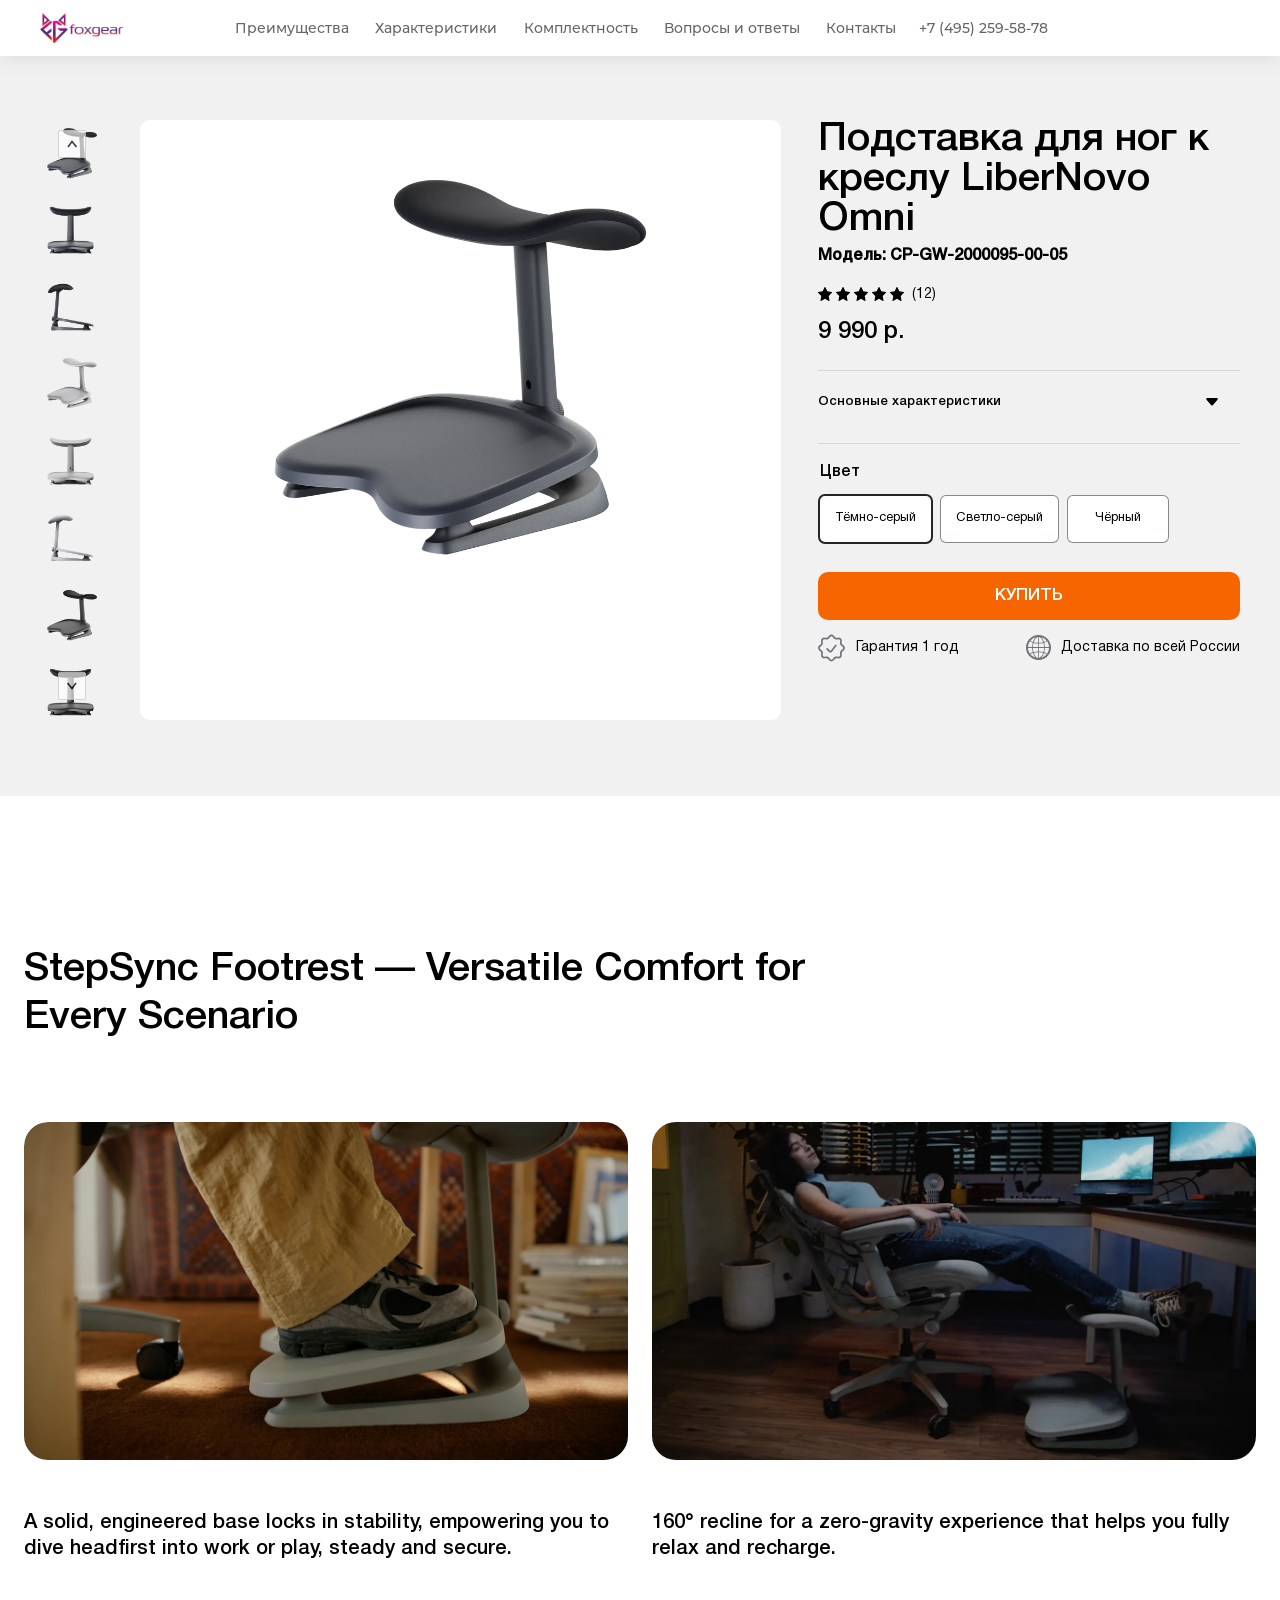
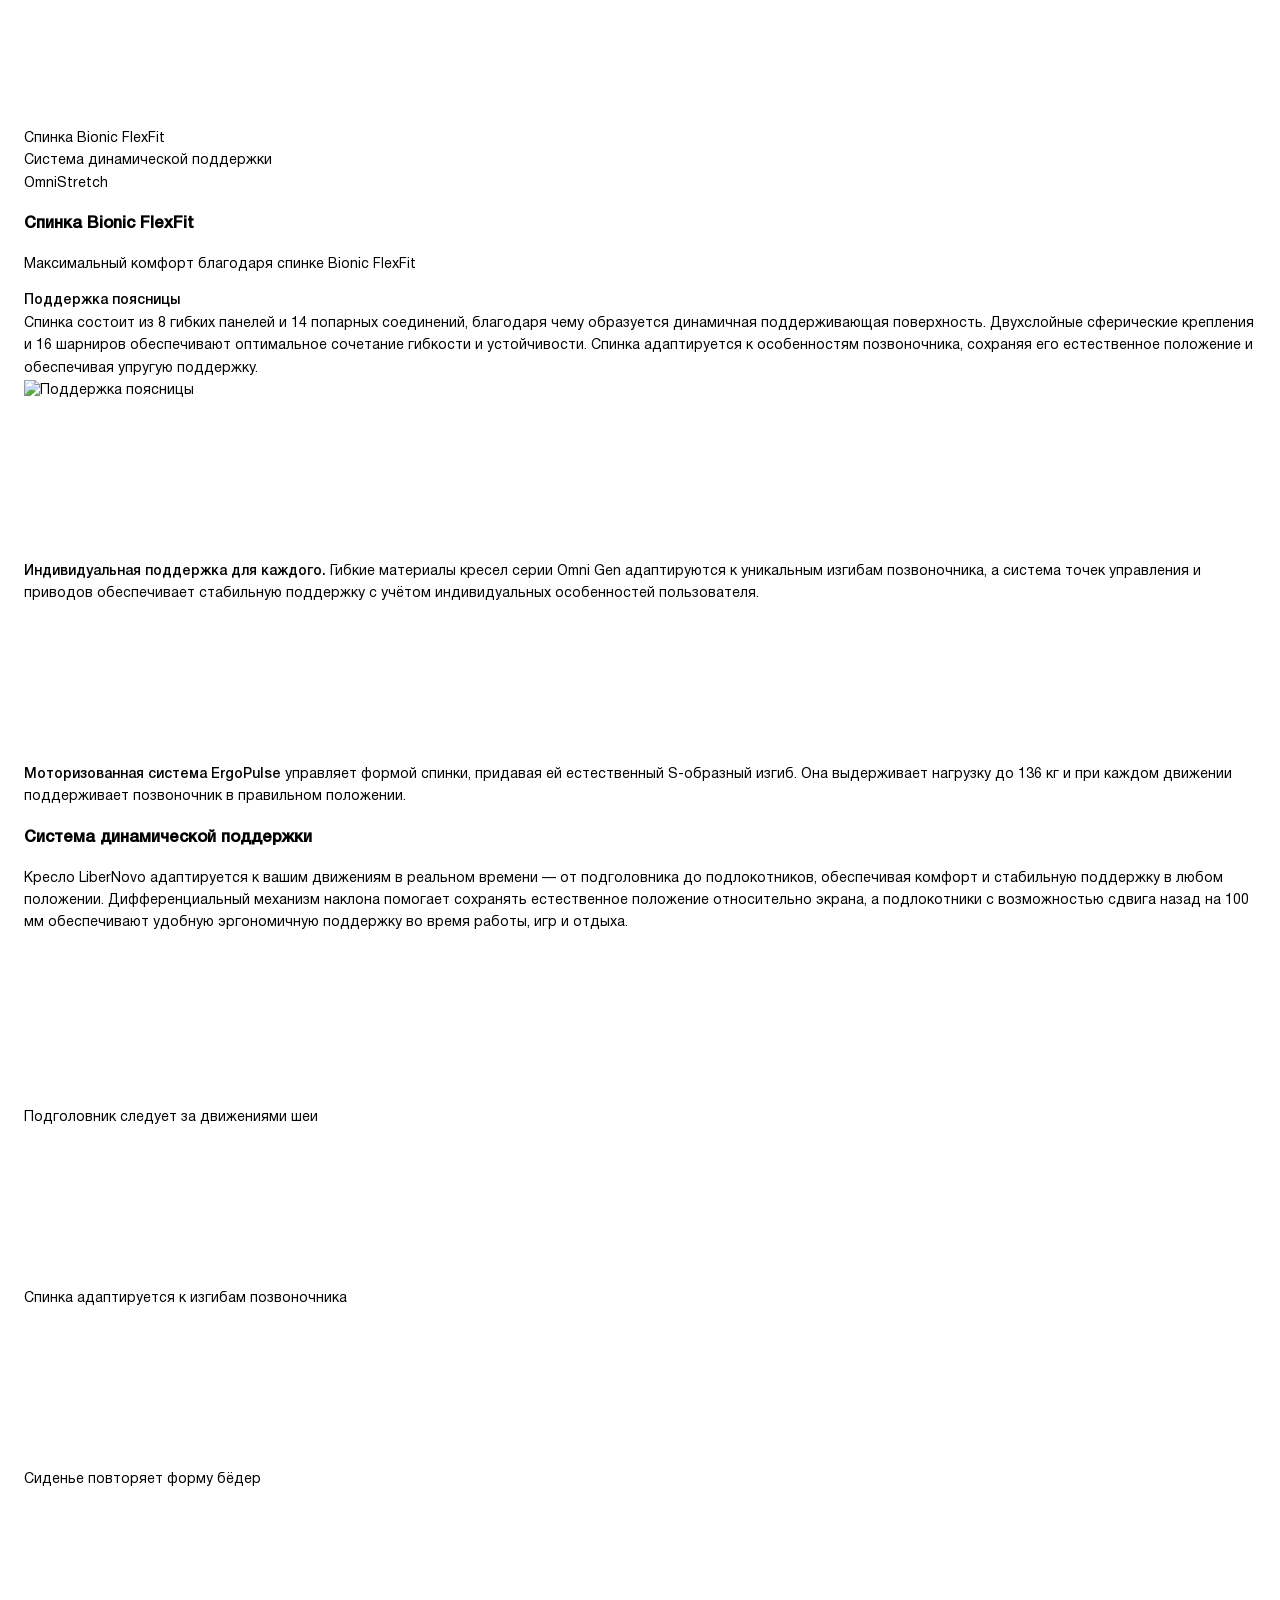
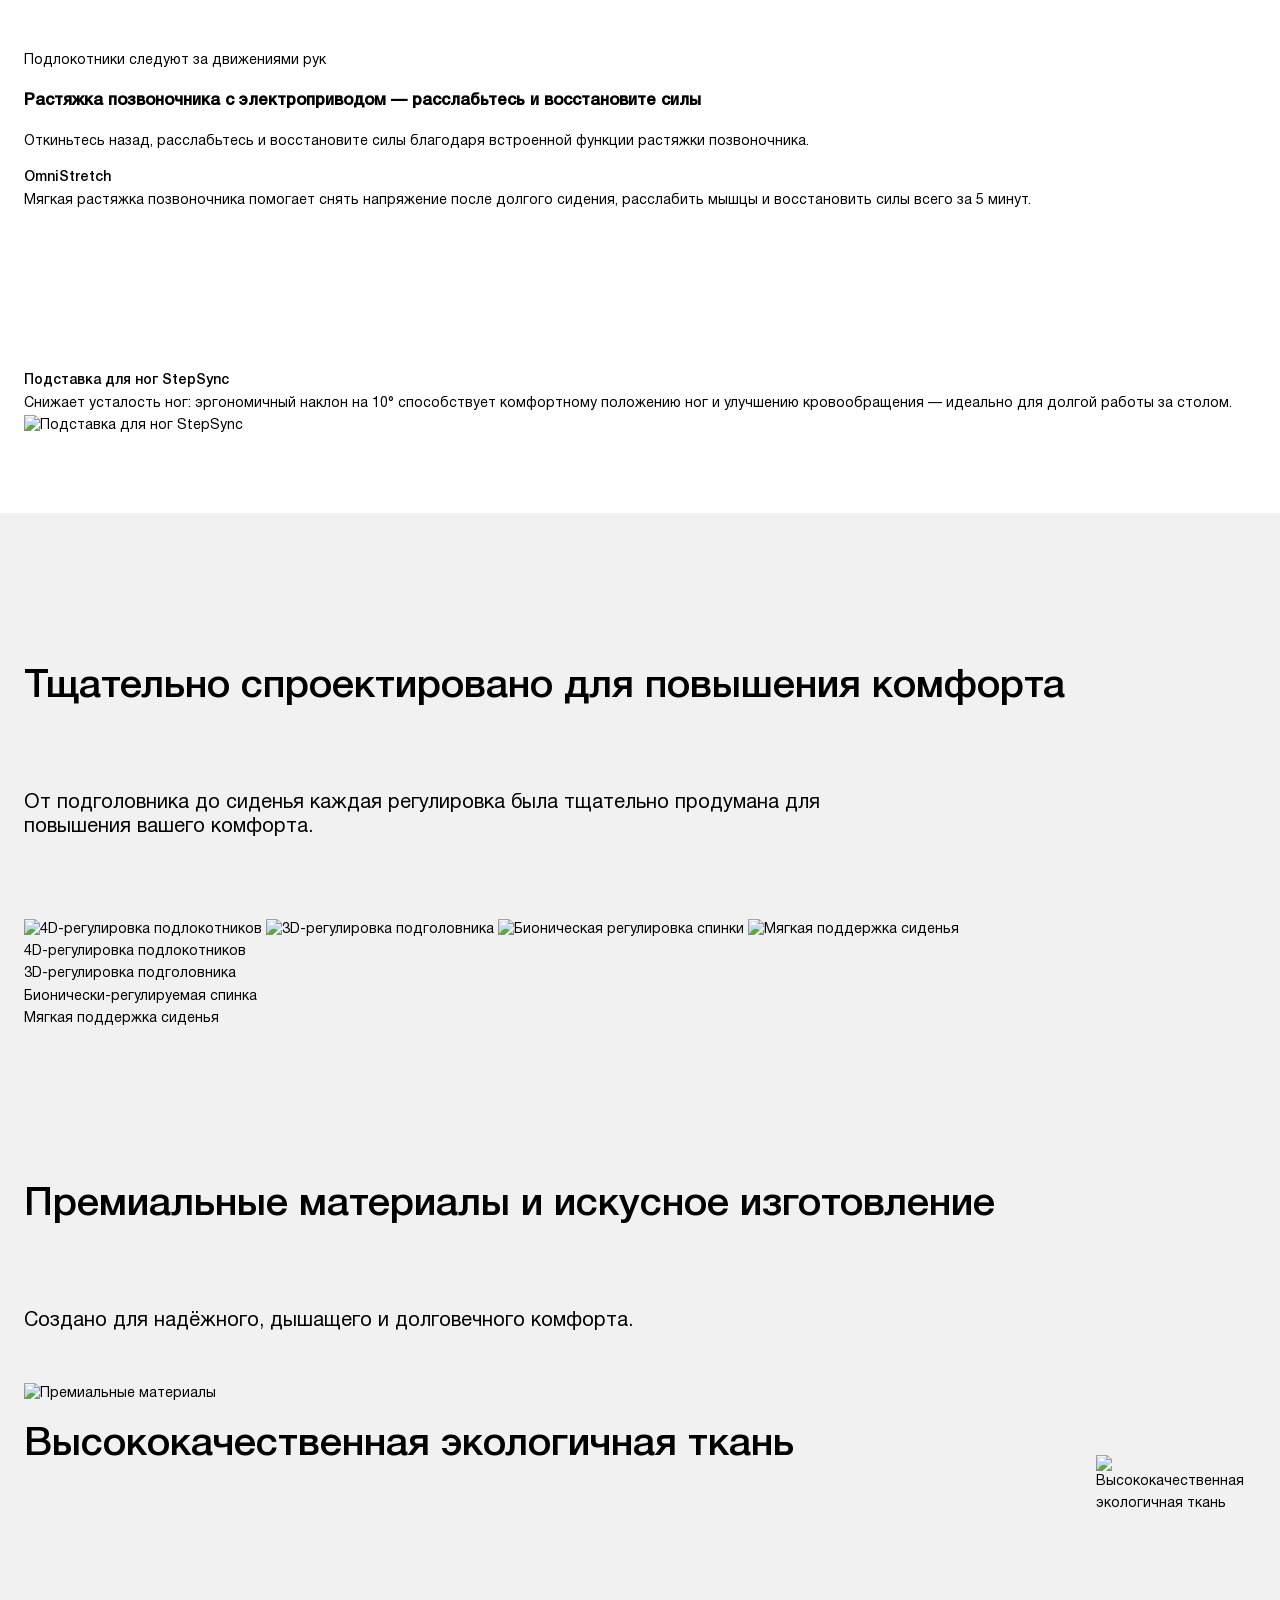
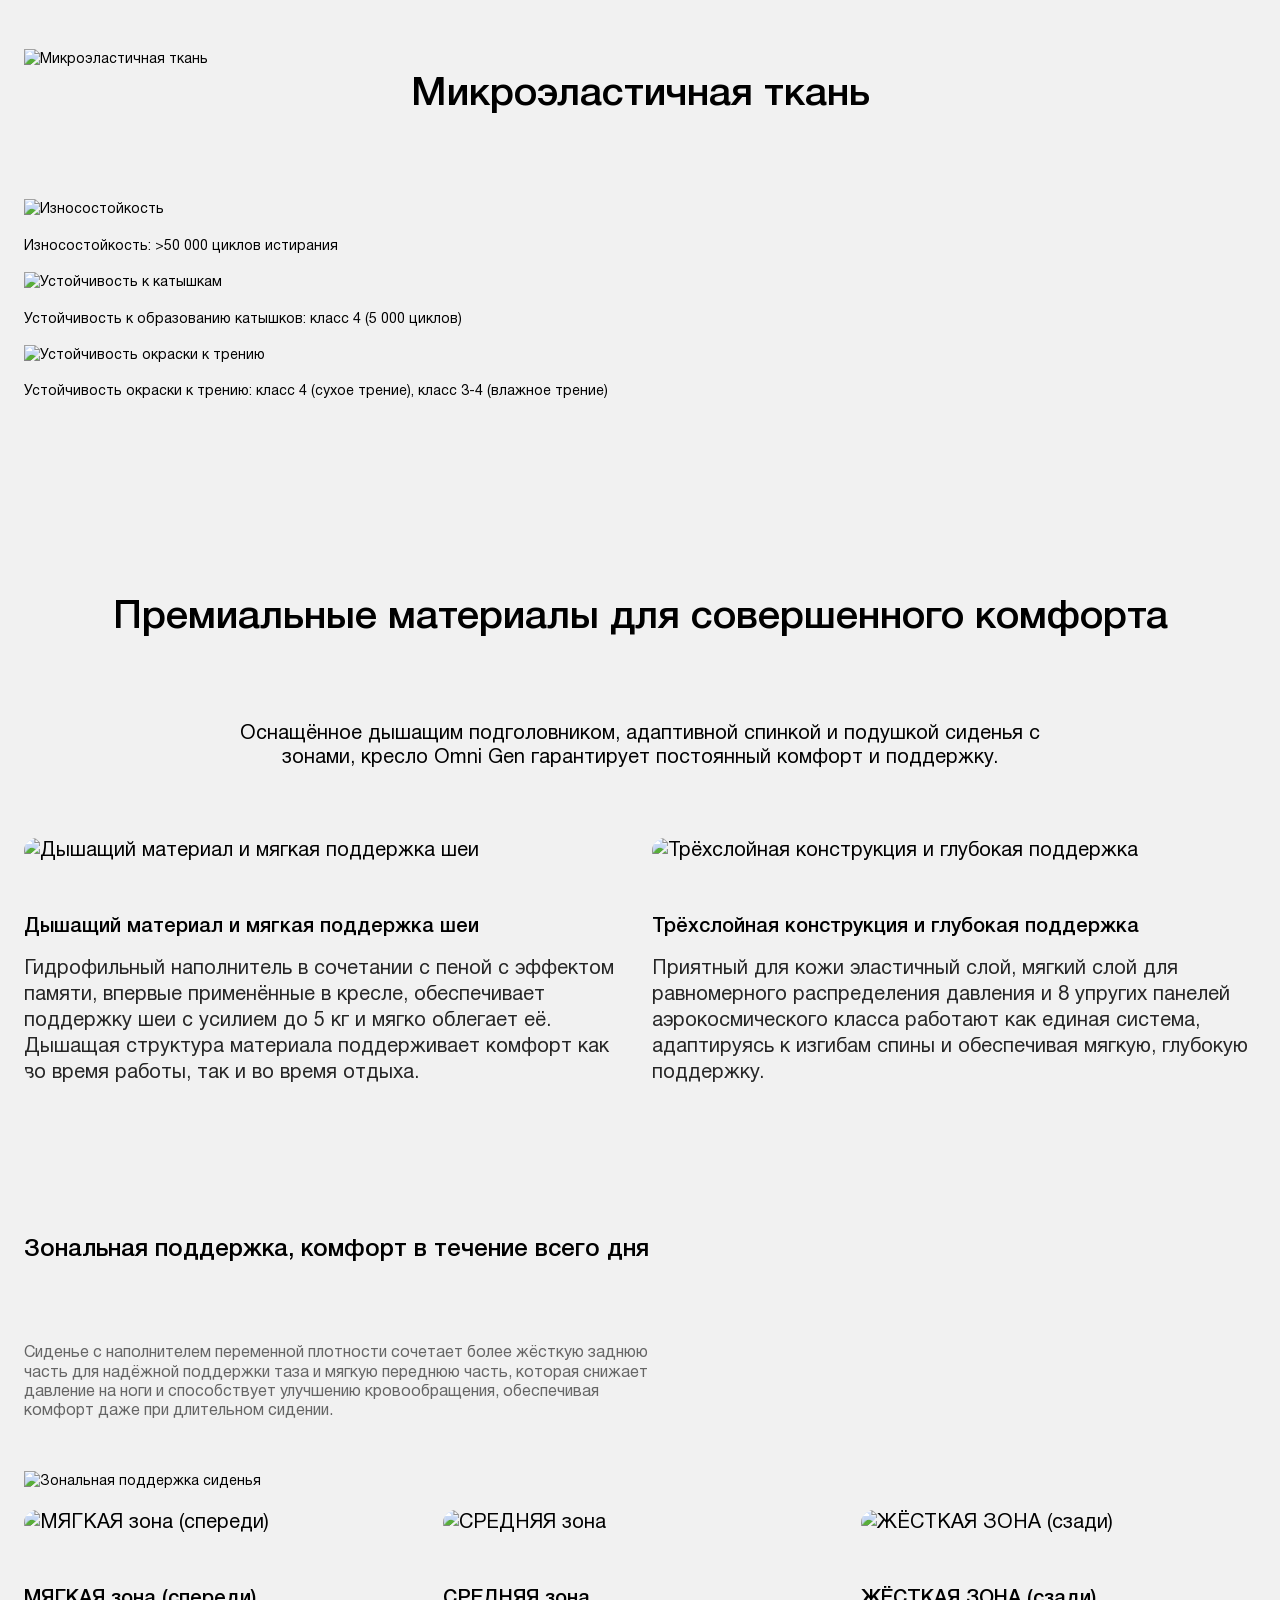
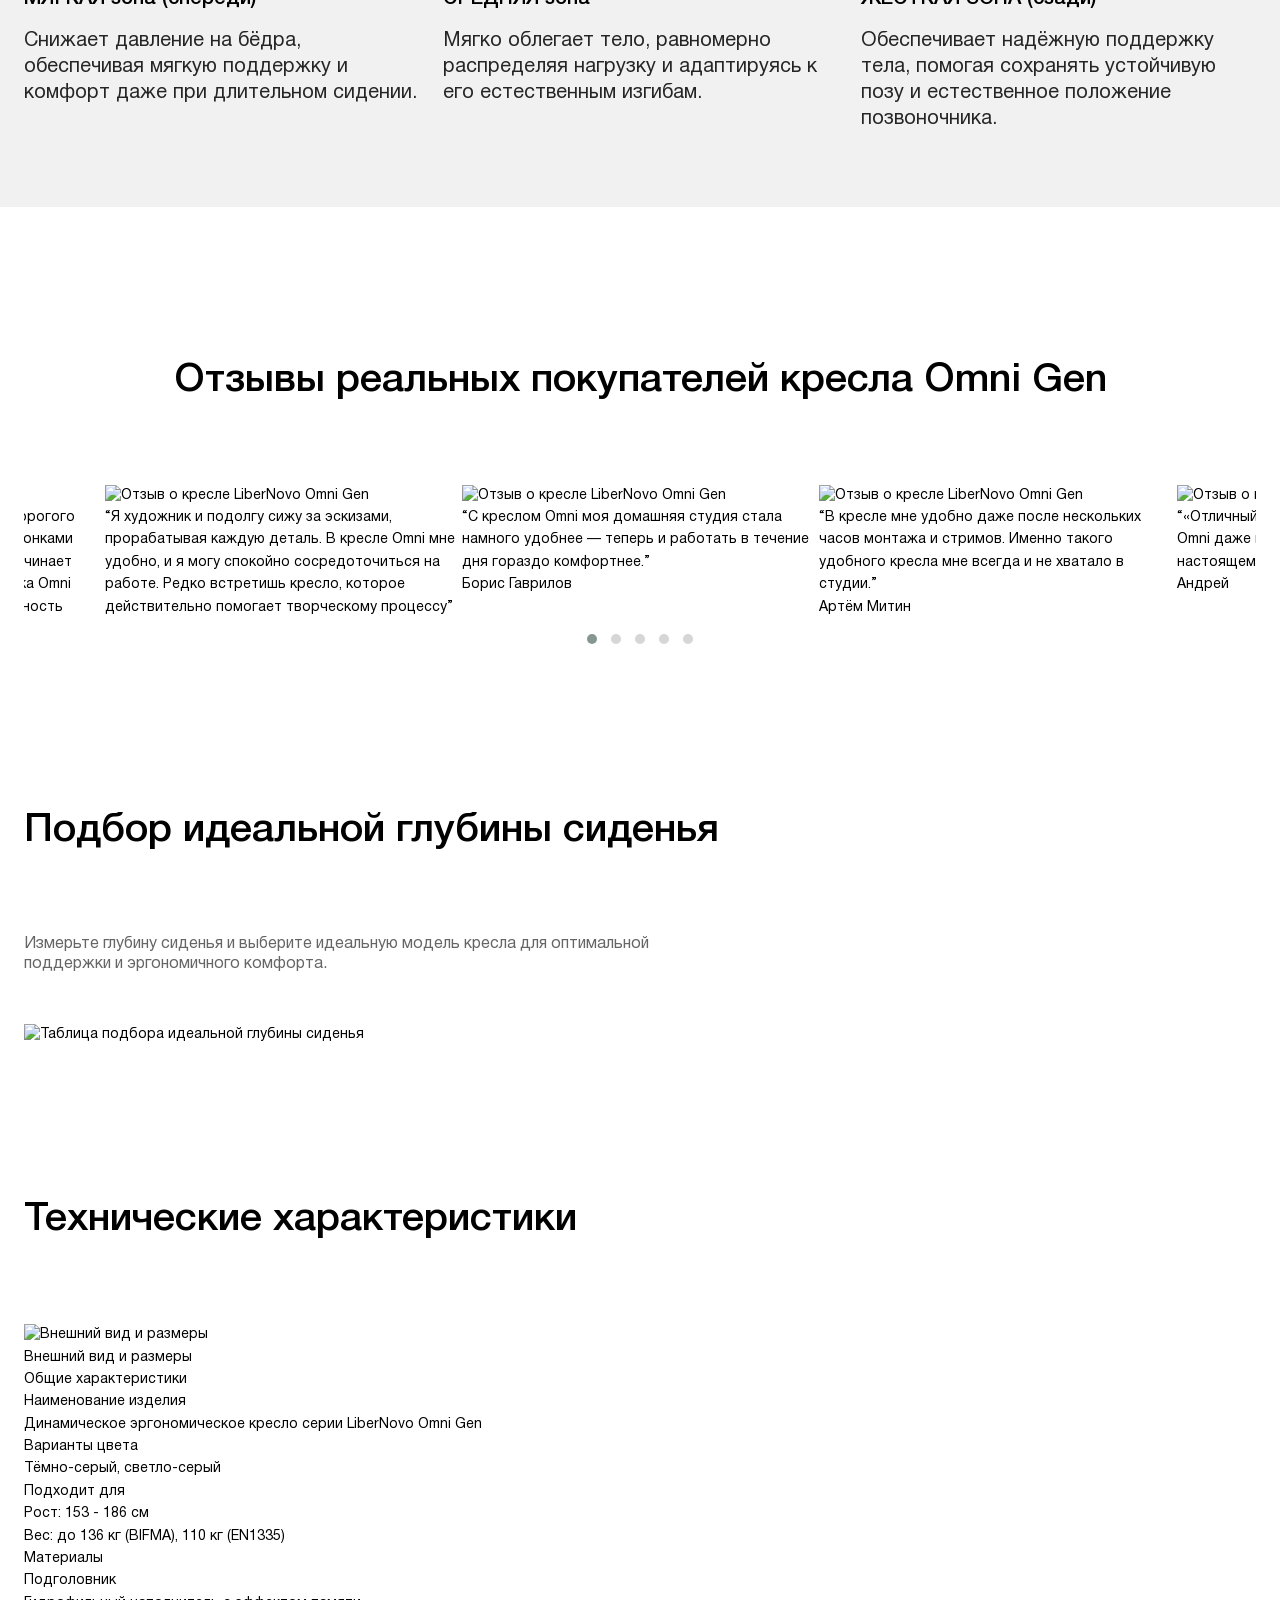
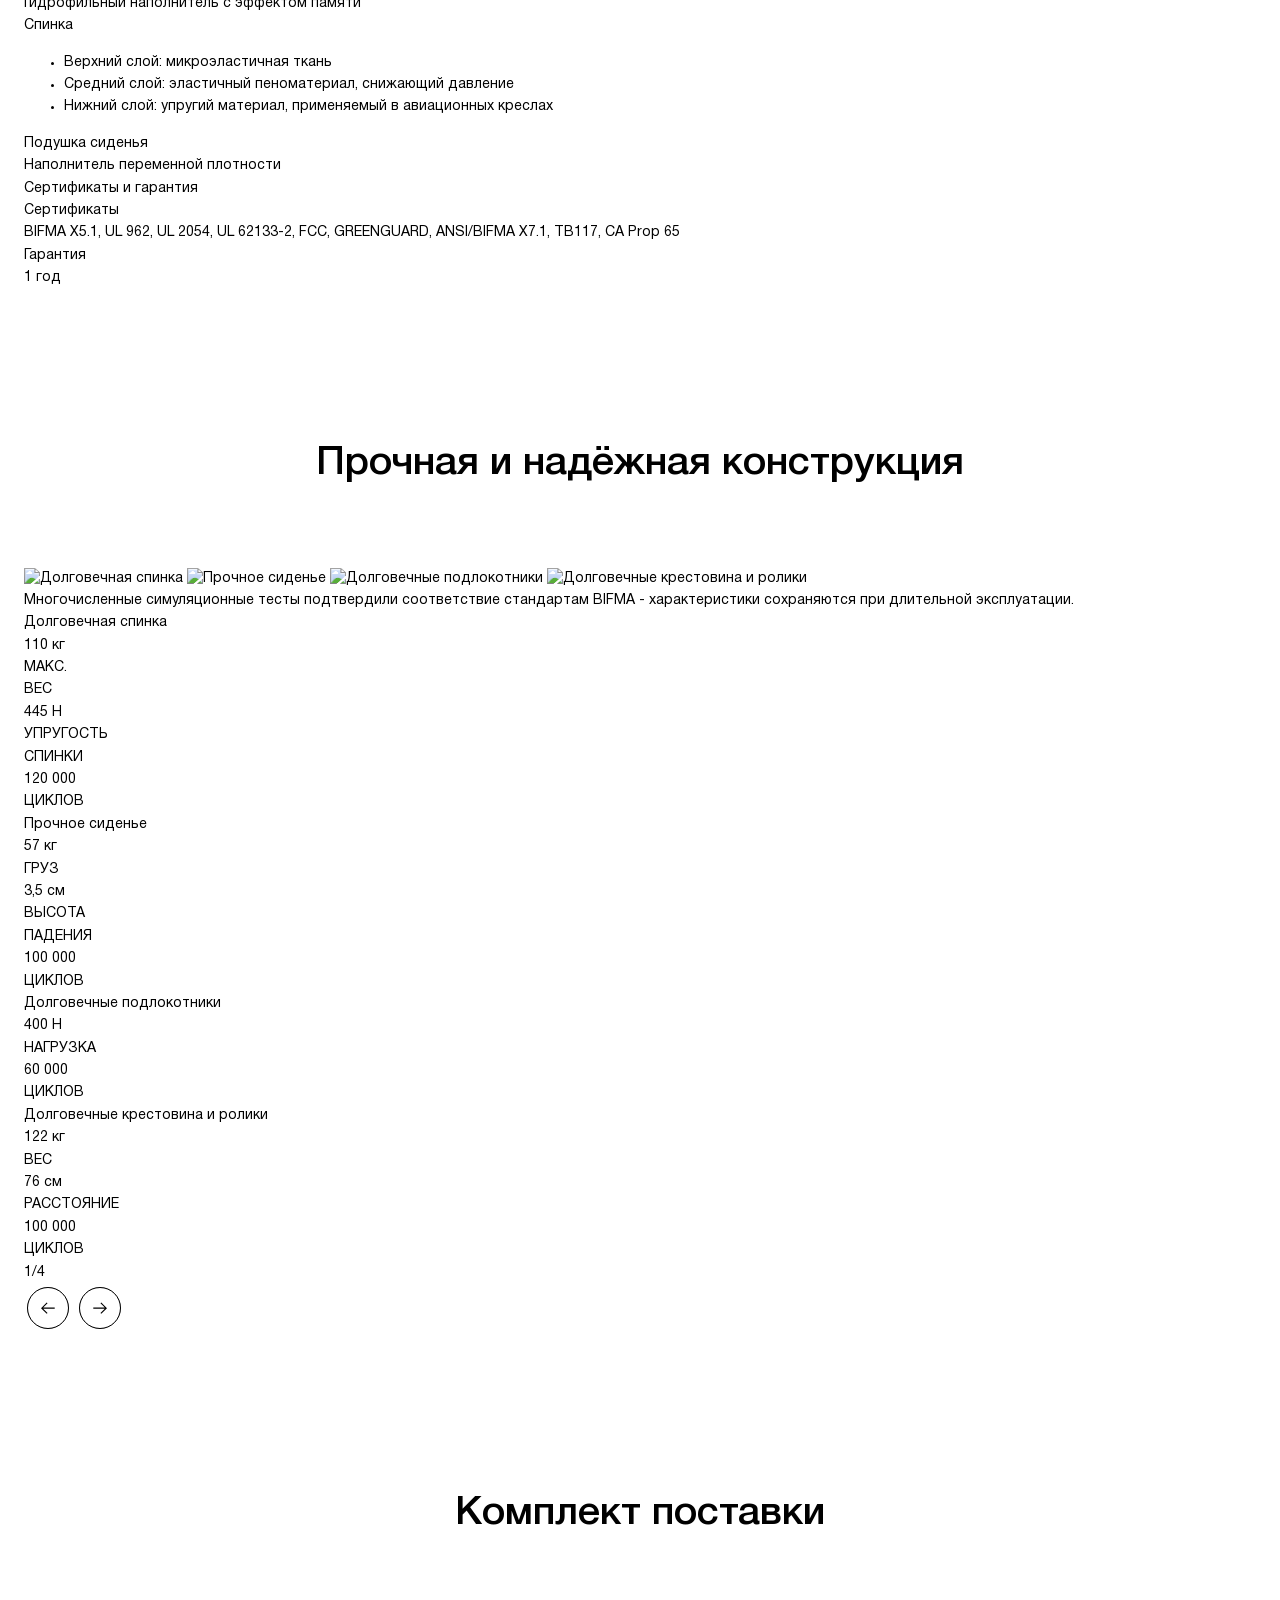
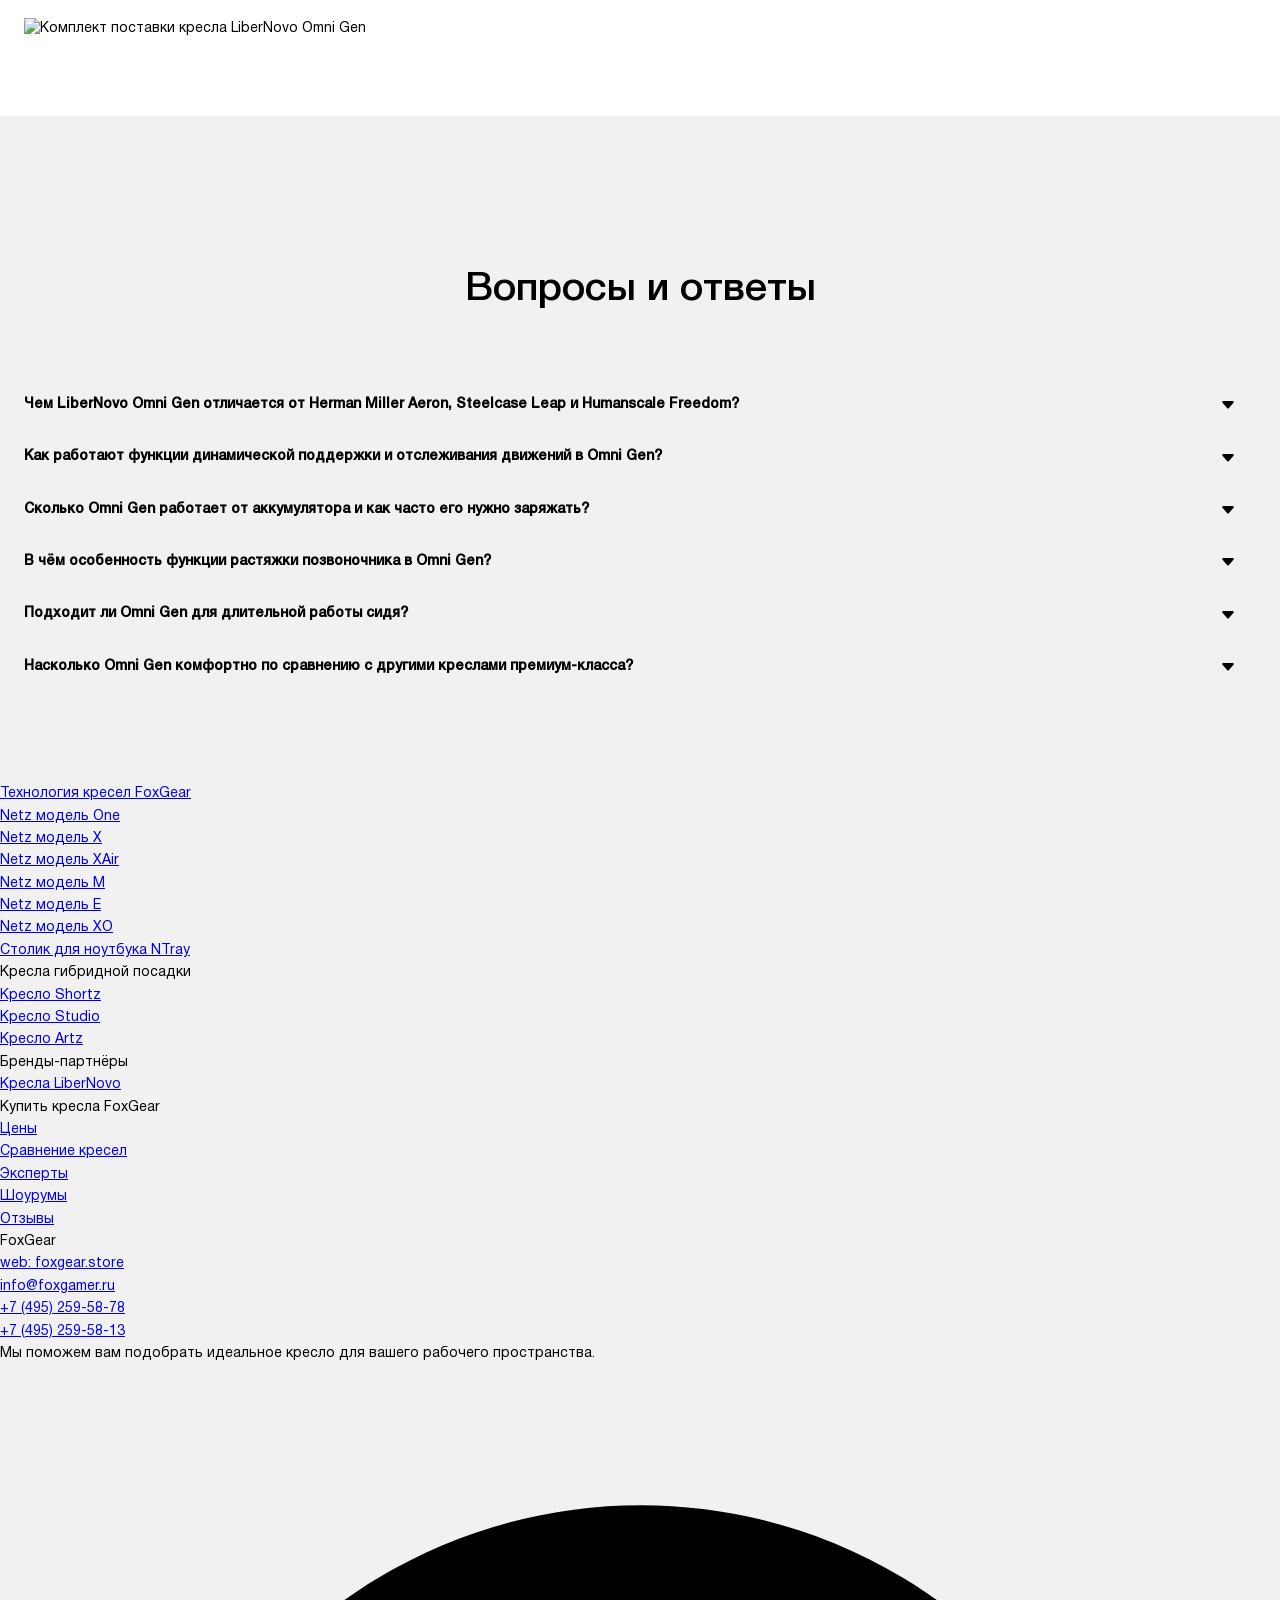
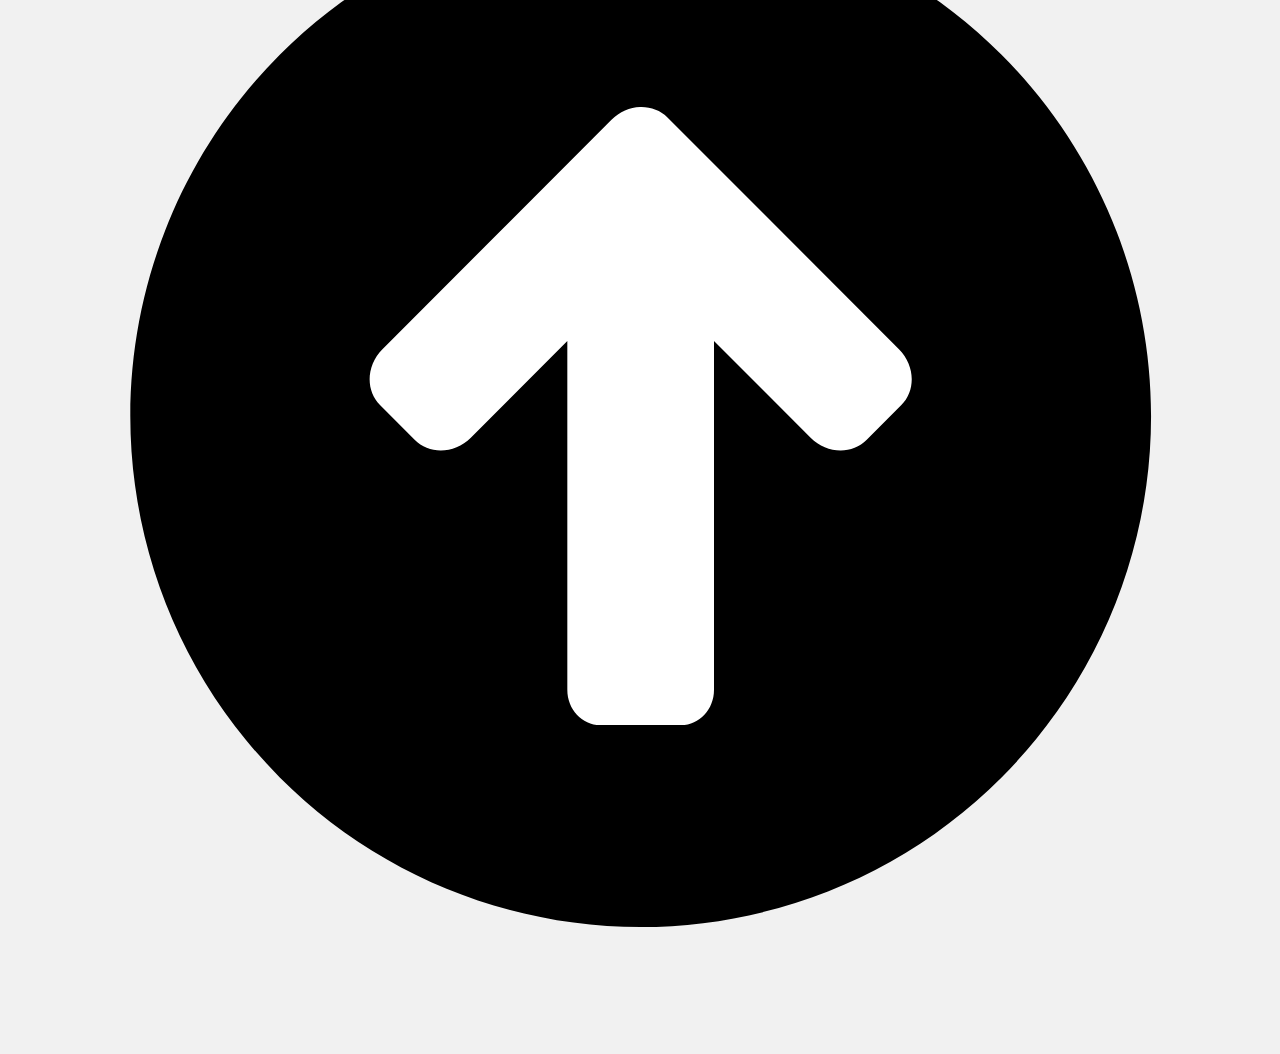
==== commit 714227f4: "feat: blocks flex-images, section-title done" ====
--- a/index.html
+++ b/index.html
@@ -32,20 +32,18 @@
     <link rel="stylesheet" href="blocks/model-selector/css/model-selector.css">
     <link rel="stylesheet" href="blocks/form/css/form.css">
     <link rel="stylesheet" href="blocks/panel-single/css/panel-single.css">
-    <!--link rel="stylesheet" href="../blocks/video/css/video.css">
-    <link rel="stylesheet" href="../blocks/video-slider/css/video-slider.css"-->
     <link rel="stylesheet" href="../blocks/hero-single/css/hero-single.css">
-    <!--link rel="stylesheet" href="../blocks/grid-images/css/grid-images.css">
-    <link rel="stylesheet" href="../blocks/tabs-dynamic/css/tabs-dynamic.css">
+    <link rel="stylesheet" href="../blocks/section-title/css/section-title.css">
+    <link rel="stylesheet" href="../blocks/flex-images/css/flex-images.css">
+    <!--link rel="stylesheet" href="../blocks/tabs-dynamic/css/tabs-dynamic.css">
     <link rel="stylesheet" href="../blocks/tab-dynamic/css/tab-dynamic.css">
     <link rel="stylesheet" href="../blocks/tab-dynamic/css/tab-dynamic_flexfit.css">
     <link rel="stylesheet" href="../blocks/tab-dynamic/css/tab-dynamic_support.css">
     <link rel="stylesheet" href="../blocks/tab-dynamic/css/tab-dynamic_omnistretch.css">
     <link rel="stylesheet" href="../blocks/tabs-images/css/tabs-images.css">
-    <link rel="stylesheet" href="../blocks/section-title/css/section-title.css">
     <link rel="stylesheet" href="../blocks/block-image/css/block-image.css">
     <link rel="stylesheet" href="../blocks/flex-image-text/css/flex-image-text.css">
-    <link rel="stylesheet" href="../blocks/flex-images/css/flex-images.css">
+
     <link rel="stylesheet" href="../blocks/card-review/css/card-review.css">
     <link rel="stylesheet" href="../blocks/reviews/css/reviews.css">
     <link rel="stylesheet" href="../blocks/specifications/css/specifications.css">
@@ -297,16 +295,21 @@
                                         <div class="accordion__item-content">
                                             <ul class="accordion__item-list">
                                                 <li class="accordion__item-list-item">
-                                                    <strong>Relieve Leg Fatigue:</strong> 10&deg; ergonomic tilt promotes healthy circulation, ideal for long hours at your desk.
+                                                    <strong>Relieve Leg Fatigue:</strong> 10&deg; ergonomic tilt
+                                                    promotes healthy circulation, ideal for long hours at your desk.
                                                 </li>
                                                 <li class="accordion__item-list-item">
-                                                    <strong>Zero-Gravity Comfort:</strong> Pair with the Omni Chair’s 160&deg; recline for ultimate relaxation.
+                                                    <strong>Zero-Gravity Comfort:</strong> Pair with the Omni Chair’s
+                                                    160&deg; recline for ultimate relaxation.
                                                 </li>
                                                 <li class="accordion__item-list-item">
-                                                    <strong>Customizable Fit:</strong> Two height options (3.46′′ & 5.31′′) suit users from 5'0" to 6'7".
+                                                    <strong>Customizable Fit:</strong> Two height options (3.46′′ &
+                                                    5.31′′) suit users from 5'0" to 6'7".
                                                 </li>
                                                 <li class="accordion__item-list-item">
-                                                    <strong>Premium Materials:</strong> Micro-textured elastic fabric and aerospace-grade resilient base ensure lasting comfort and durability.
+                                                    <strong>Premium Materials:</strong> Micro-textured elastic fabric
+                                                    and aerospace-grade resilient base ensure lasting comfort and
+                                                    durability.
                                                 </li>
                                             </ul>
                                         </div>
@@ -361,54 +364,25 @@
         </div>
         <div class="segment">
             <div class="wrapper-1280">
-                <section class="section" id="advantages">
-                    <div class="grid-images">
-                        <div class="grid-images__block">
-                            <div class="grid-images__cell" style="grid-area: cell1;">
-                                <img class="grid-images__image" src="images/product/overview-1/01.webp"
-                                    alt="Динамическая поддержка">
-                                <div class="grid-images__text">
-                                    Динамическая поддержка
-                                </div>
-                            </div>
-                            <div class="grid-images__cell" style="grid-area: cell2;">
-                                <img class="grid-images__image" src="images/product/overview-1/02.webp"
-                                    alt="Спинка Bionic FlexFit">
-                                <div class="grid-images__text grid-images__text_white">
-                                    Спинка Bionic FlexFit
-                                </div>
-                            </div>
-                            <div class="grid-images__cell" style="grid-area: cell3;">
-                                <img class="grid-images__image" src="images/product/overview-1/03.webp"
-                                    alt="Моторизованное растяжение позвоночника">
-                                <div class="grid-images__text grid-images__text_white">
-                                    Моторизованное растяжение позвоночника
-                                </div>
-                            </div>
-                        </div>
-                        <div class="grid-images__row">
-                            <div class="grid-images__cell">
-                                <img class="grid-images__image" src="images/product/overview-1/04.webp"
-                                    alt="Отклонение спинки кресла для любых задач">
-                                <div class="grid-images__text">
-                                    <b>105&deg; - 160&deg; для любых задач</b><br>
-                                    *4 угла наклона cпинка модели Omni Gen<br>
-                                    (105&deg;, 120&deg;, 135&deg;, 160&deg;)
-                                </div>
-                            </div>
-                            <div class="grid-images__cell">
-                                <img class="grid-images__image" src="images/product/overview-1/05.jpg"
-                                    alt="Зональная поддержка, комфорт в течение дня">
-                                <div class="grid-images__text grid-images__text_white">
-                                    Зональная поддержка, комфорт в течение дня
-                                </div>
-                            </div>
-                            <div class="grid-images__cell">
-                                <img class="grid-images__image" src="images/product/overview-1/06.webp"
-                                    alt="2200 мАч, 12 В, заряд на 30 дней">
-                                <div class="grid-images__text">
-                                    2200 мАч, 12 В, заряд на 30 дней
-                                </div>
+                <section class="section se" id="advantages">
+                    <h2 class="section-title section-title_left section-title_limited">StepSync Footrest — Versatile
+                        Comfort for Every Scenario</h2>
+                    <div class="flex-images">
+                        <div class="flex-images__item">
+                            <img class="flex-images__image" src="images/product/flex-images/01.webp"
+                                alt="Breathable Comfort, Zero-Pressure Neck Support"
+                                title="Breathable Comfort, Zero-Pressure Neck Support">
+                            <div class="flex-images__content">
+                                <h4 class="flex-images__title">A solid, engineered base locks in stability, empowering
+                                    you to dive headfirst into work or play, steady and secure.</h4>
+                            </div>
+                        </div>
+                        <div class="flex-images__item">
+                            <img class="flex-images__image" src="images/product/flex-images/02.webp" alt="Triple-Layer Fit, Deep Support"
+                                title="Triple-Layer Fit, Deep Support">
+                            <div class="flex-images__content">
+                                <h4 class="flex-images__title">160&deg; recline for a zero-gravity experience that helps
+                                    you fully relax and recharge.</h4>
                             </div>
                         </div>
                     </div>
--- a/blocks/section-title/css/section-title.css
+++ b/blocks/section-title/css/section-title.css
@@ -0,0 +1,67 @@
+.section-title {
+    margin: 0;
+
+    font-size: 40px;
+    font-weight: var(--text-weight-semibold, 400);
+
+    line-height: 1.2;
+
+    text-align: center;
+}
+
+.section-title_left {
+    text-align: left !important;
+}
+
+.section-title_diminished {
+    margin-bottom: 24px;
+
+    font-size: 24px;
+}
+
+.section-title_limited {
+    max-width: 853px;
+}
+
+.section-title__subtitle {
+    max-width: 852px;
+    margin: 16px auto 8px;
+
+    font-size: 20px;
+    font-weight: var(--text-weight-main, 300);
+
+    line-height: 1.2;
+
+    text-align: center;
+}
+
+.section-title__subtitle_left  {
+    margin: 16px 0 18px;
+
+    text-align: left !important;
+}
+
+.section-title__subtitle_no-limit {
+    max-width: none;
+}
+
+.section-title__subtitle_orange {
+    color: var(--orange, #F76500);
+}
+
+@media (max-width: 1152px) {
+    .section-title {
+        font-size: 36px;
+    }
+}
+
+@media (max-width: 970px) {
+    .section-title {
+        font-size: 30px;
+        line-height: 1.2;
+    }
+
+    .section-title__subtitle {
+        font-size: 18px;
+    }
+}
--- a/blocks/flex-images/css/flex-images.css
+++ b/blocks/flex-images/css/flex-images.css
@@ -0,0 +1,96 @@
+.flex-images {
+    display: flex;
+    flex-direction: row;
+    justify-content: space-between;
+    align-items: flex-start;
+    gap: 24px;
+
+    width: 100%;
+    max-width: var(--content-width, 1280px);
+    margin: 0 auto;
+    padding: 0;
+
+    font-family: var(--text-family-main, sans-serif);
+    font-size: 20px;
+    font-weight: var(--text-weight-main, 300);
+    line-height: 1.3;
+
+    border-radius: 24px;
+
+    overflow: hidden;
+}
+
+.flex-images__item {
+    width: 50%;
+}
+
+.flex-images__image {
+    display: block;
+    width: 100%;
+    height: auto;
+    margin-bottom: 50px;
+
+    border-radius: 24px;
+}
+
+.flex-images__title {
+    margin: 0 0 16px;
+
+    font-weight: var(--text-weight-semi-bold, 400);
+}
+
+.flex-images__text {
+    margin: 0;
+
+    color: var(--gray-darker, #252525);
+}
+
+@media (max-width: 1152px) {
+    .flex-images {
+        gap: 16px;
+    }
+
+    .flex-images__image {
+        margin-bottom: 40px;
+    }
+}
+
+@media (max-width: 1024px) {
+    .flex-images {
+        font-size: 18px;
+    }
+
+    .flex-images__image {
+        margin-bottom: 35px;
+    }
+}
+
+@media (max-width: 768px) {
+    .flex-images {
+        gap: 75px;
+    }
+
+    .flex-images {
+        flex-direction: column;
+
+        padding: 0;
+    }
+
+    .flex-images__item {
+        width: 100%;
+    }
+
+    .flex-images__title {
+        margin: 0;
+    }
+}
+
+@media (max-width: 576px) {
+    .flex-images {
+        gap: 70px;
+    }
+
+    .flex-images__image {
+        margin-bottom: 35px;
+    }
+}
--- a/css/index.css
+++ b/css/index.css
@@ -153,16 +153,8 @@
     margin-top: 20px;
 }
 
-.section_choose .section-title  {
-    margin-bottom: 24px;
-}
-
-.section_specifications .section-title {
+.section-title  {
     margin-bottom: 80px;
-}
-
-.section_durability  .section-title {
-    margin-bottom: 50px;
 }
 
 @media screen and (max-width: 1600px) {
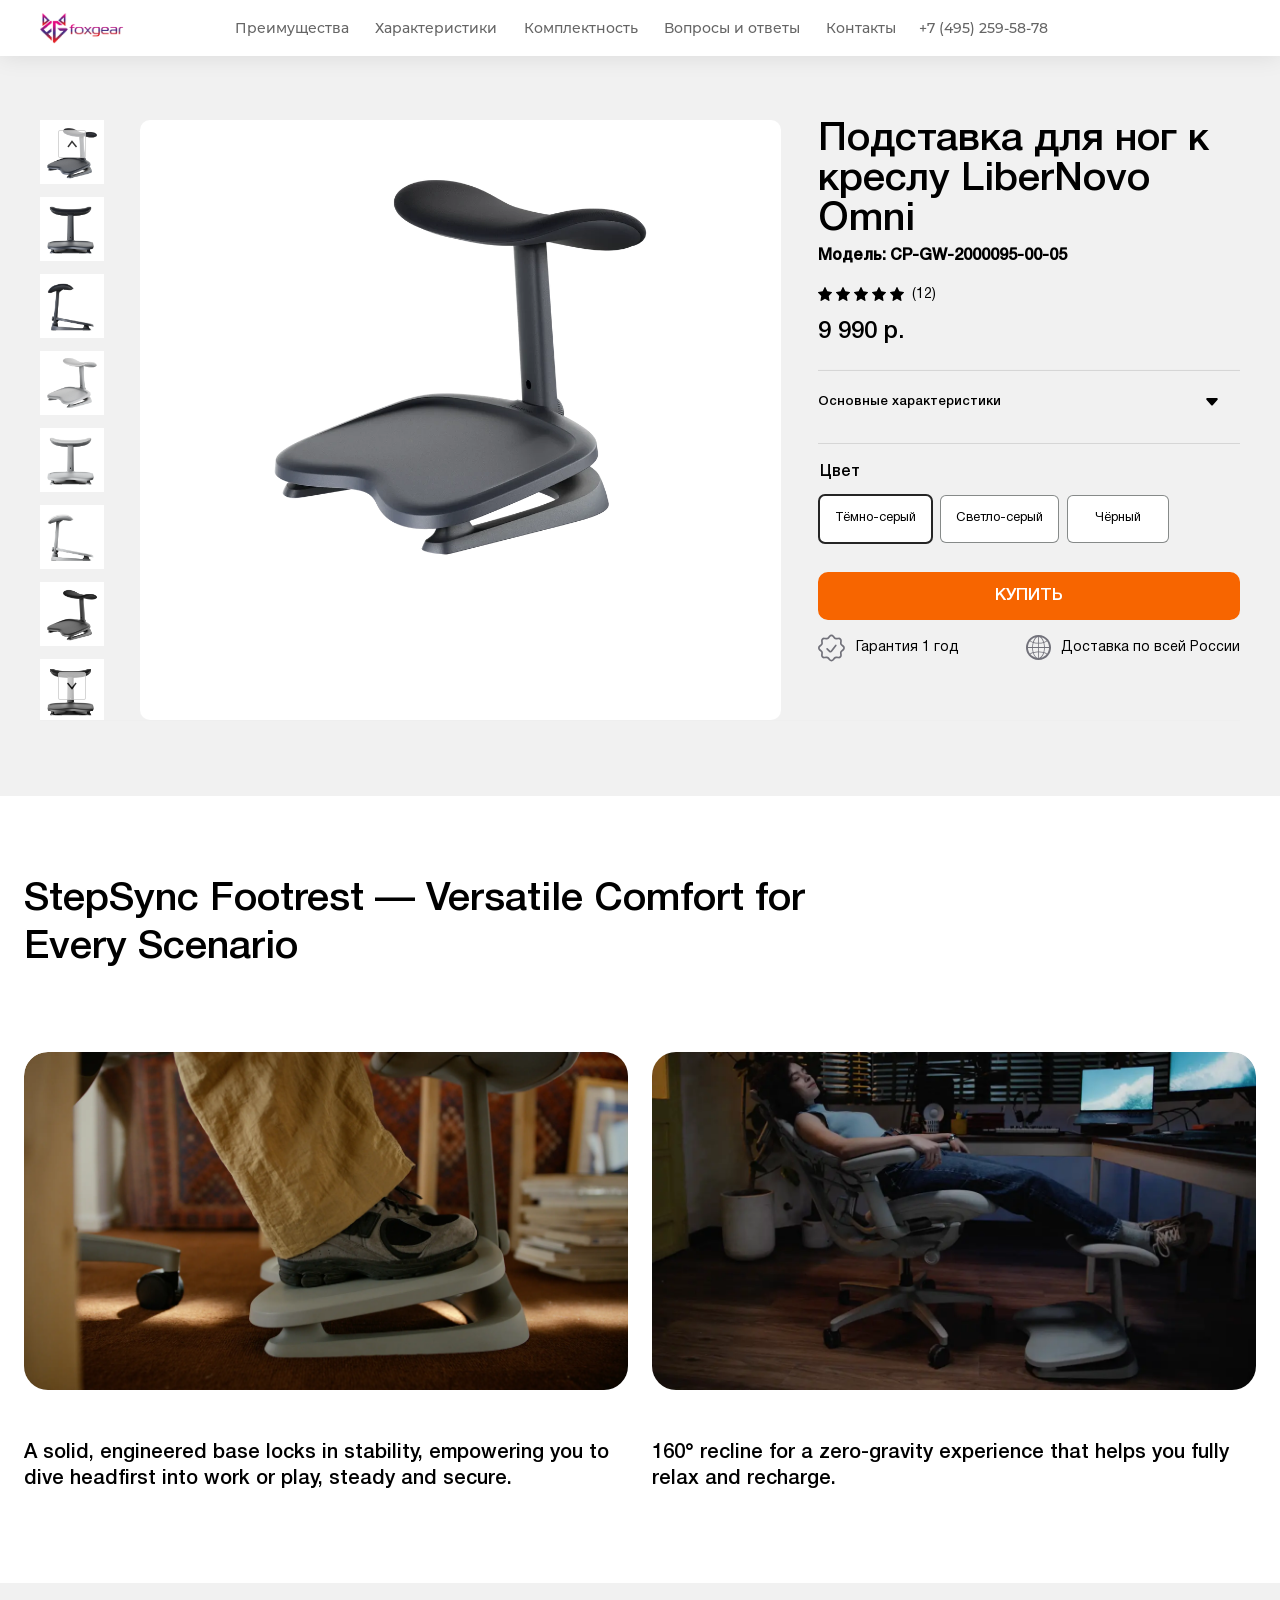
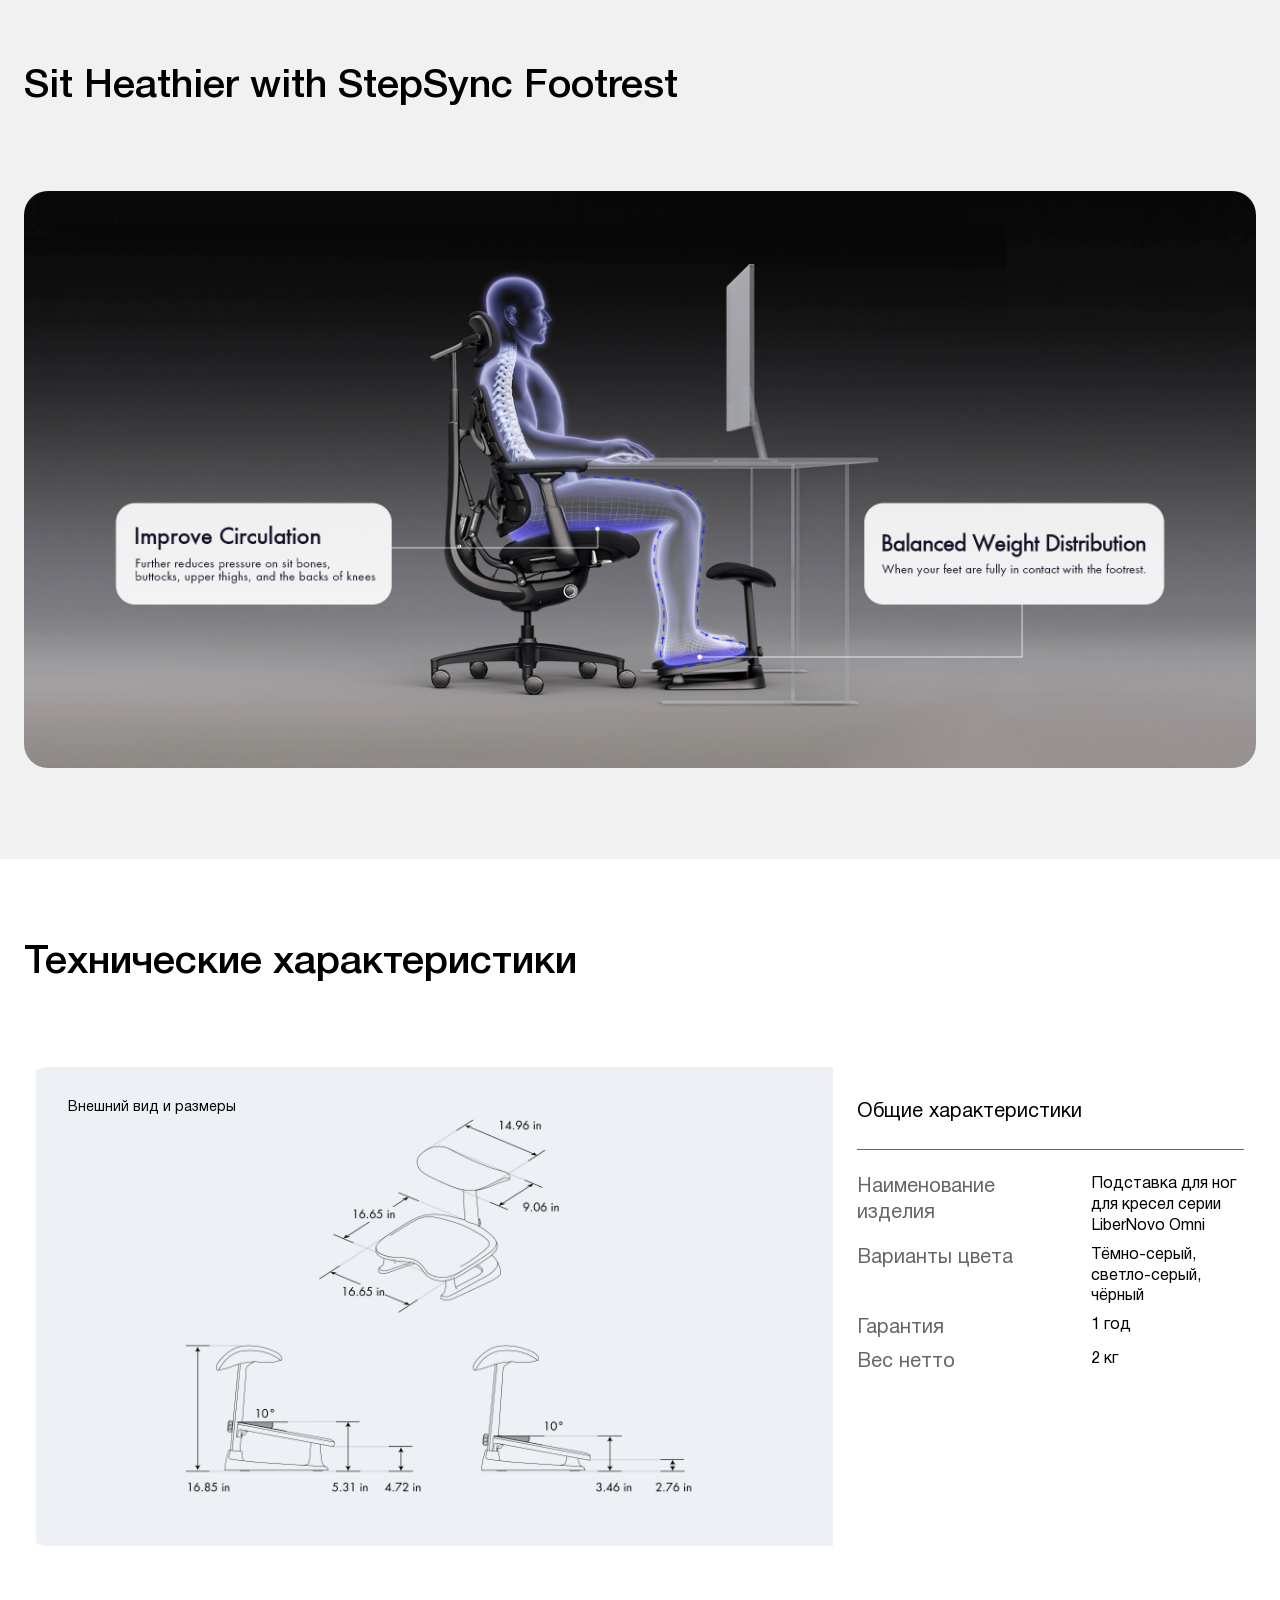
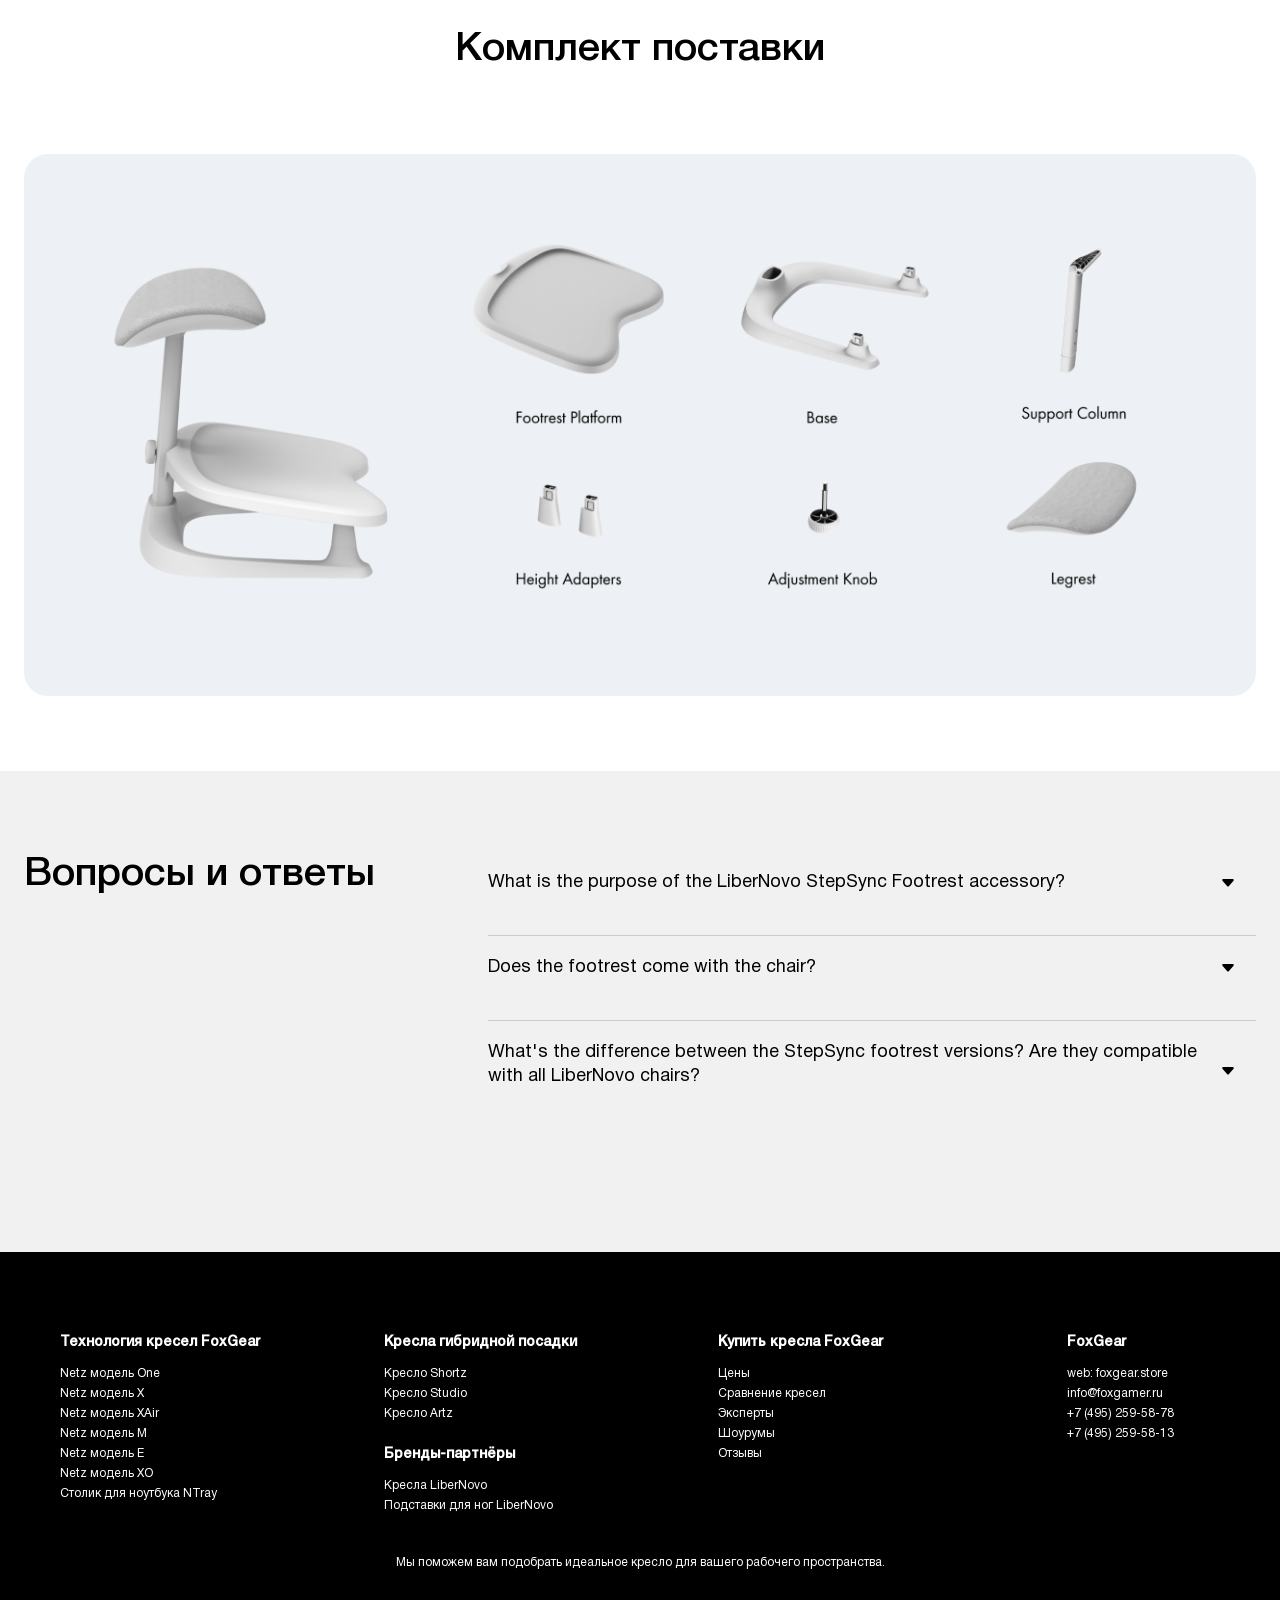
==== commit a43960f7: "feat: all blocks done" ====
--- a/index.html
+++ b/index.html
@@ -32,26 +32,15 @@
     <link rel="stylesheet" href="blocks/model-selector/css/model-selector.css">
     <link rel="stylesheet" href="blocks/form/css/form.css">
     <link rel="stylesheet" href="blocks/panel-single/css/panel-single.css">
-    <link rel="stylesheet" href="../blocks/hero-single/css/hero-single.css">
-    <link rel="stylesheet" href="../blocks/section-title/css/section-title.css">
-    <link rel="stylesheet" href="../blocks/flex-images/css/flex-images.css">
-    <!--link rel="stylesheet" href="../blocks/tabs-dynamic/css/tabs-dynamic.css">
-    <link rel="stylesheet" href="../blocks/tab-dynamic/css/tab-dynamic.css">
-    <link rel="stylesheet" href="../blocks/tab-dynamic/css/tab-dynamic_flexfit.css">
-    <link rel="stylesheet" href="../blocks/tab-dynamic/css/tab-dynamic_support.css">
-    <link rel="stylesheet" href="../blocks/tab-dynamic/css/tab-dynamic_omnistretch.css">
-    <link rel="stylesheet" href="../blocks/tabs-images/css/tabs-images.css">
-    <link rel="stylesheet" href="../blocks/block-image/css/block-image.css">
-    <link rel="stylesheet" href="../blocks/flex-image-text/css/flex-image-text.css">
-
-    <link rel="stylesheet" href="../blocks/card-review/css/card-review.css">
-    <link rel="stylesheet" href="../blocks/reviews/css/reviews.css">
-    <link rel="stylesheet" href="../blocks/specifications/css/specifications.css">
-    <link rel="stylesheet" href="../blocks/image-selector/css/image-selector.css">
-    <link rel="stylesheet" href="../blocks/back-to-top/css/back-to-top.css">
-    <link rel="stylesheet" href="../blocks/footer/css/footer.css">
-    <link rel="stylesheet" href="../blocks/faq/css/faq.css">
-    <link rel="stylesheet" href="../blocks/popup/css/popup.css"-->
+    <link rel="stylesheet" href="blocks/hero-single/css/hero-single.css">
+    <link rel="stylesheet" href="blocks/section-title/css/section-title.css">
+    <link rel="stylesheet" href="blocks/flex-images/css/flex-images.css">
+    <link rel="stylesheet" href="blocks/block-image/css/block-image.css">
+    <link rel="stylesheet" href="blocks/specifications/css/specifications.css">
+    <link rel="stylesheet" href="blocks/faq/css/faq.css">
+    <link rel="stylesheet" href="blocks/back-to-top/css/back-to-top.css">
+    <link rel="stylesheet" href="blocks/footer/css/footer.css">
+    <link rel="stylesheet" href="blocks/popup/css/popup.css">
     <link rel="stylesheet" href="css/index.css">
 
     <!-- Top.Mail.Ru counter -->
@@ -321,25 +310,25 @@
                                     <legend class="form__legend">Цвет</legend>
                                     <div class="form__radio-button">
                                         <input class="form__radio" type="radio" id="form__radio_01" name="switch"
-                                            value="тёмно-серый" checked>
+                                            value="цвет: тёмно-серый" checked>
                                         <label class="form__label" for="form__radio_01" data-model="CP-GW-2000095-00-05"
                                             data-price="9 990 р." data-index="0">Тёмно-серый</label>
                                     </div>
                                     <div class="form__radio-button">
                                         <input class="form__radio" type="radio" id="form__radio_02" name="switch"
-                                            value="светло-серый">
+                                            value="цвет: светло-серый">
                                         <label class="form__label" for="form__radio_02" data-model="CP-GW-2000095-00-04"
                                             data-price="9 990 р." data-index="3">Светло-серый</label>
                                     </div>
                                     <div class="form__radio-button">
                                         <input class="form__radio" type="radio" id="form__radio_03" name="switch"
-                                            value="чёрный">
+                                            value="цвет: чёрный">
                                         <label class="form__label" for="form__radio_03" data-model="CP-GN-2000081-00-03"
                                             data-price="9 990 р." data-index="6">Чёрный</label>
                                     </div>
                                 </fieldset>
                                 <button class="button button_buy" type="button"
-                                    data-product="Кресло LiberNovo Omni Gen">КУПИТЬ</button>
+                                    data-product="Подставка для ног к креслу LiberNovo Omni">КУПИТЬ</button>
                                 <ul class="benefits form__benefits">
                                     <li class="benefits__benefit">
                                         <img class="benefits__image benefits__image_warranty"
@@ -364,7 +353,7 @@
         </div>
         <div class="segment">
             <div class="wrapper-1280">
-                <section class="section se" id="advantages">
+                <section class="section" id="advantages">
                     <h2 class="section-title section-title_left section-title_limited">StepSync Footrest — Versatile
                         Comfort for Every Scenario</h2>
                     <div class="flex-images">
@@ -378,8 +367,8 @@
                             </div>
                         </div>
                         <div class="flex-images__item">
-                            <img class="flex-images__image" src="images/product/flex-images/02.webp" alt="Triple-Layer Fit, Deep Support"
-                                title="Triple-Layer Fit, Deep Support">
+                            <img class="flex-images__image" src="images/product/flex-images/02.webp"
+                                alt="Triple-Layer Fit, Deep Support" title="Triple-Layer Fit, Deep Support">
                             <div class="flex-images__content">
                                 <h4 class="flex-images__title">160&deg; recline for a zero-gravity experience that helps
                                     you fully relax and recharge.</h4>
@@ -387,466 +376,35 @@
                         </div>
                     </div>
                 </section>
-                <section class="section" id="design">
-                    <div class="tabs-dynamic">
-                        <div class="tabs-dynamic__menu">
-                            <div class="tabs-dynamic__menu-item">
-                                Cпинка Bionic FlexFit
-                            </div>
-                            <div class="tabs-dynamic__menu-item">
-                                Система динамической поддержки
-                            </div>
-                            <div class="tabs-dynamic__menu-item">
-                                OmniStretch
-                            </div>
-                        </div>
-                        <div class="tabs-dynamic__tabs">
-                            <div class="tab-dynamic tab-dynamic_flexfit tabs-dynamic__tab">
-                                <h3 class="tab-dynamic__title">Cпинка Bionic FlexFit</h3>
-                                <p class="tab-dynamic__subtitle">Максимальный комфорт благодаря спинке Bionic FlexFit
-                                </p>
-                                <div class="tab-dynamic__content grid-images">
-                                    <div class="grid-images__block">
-                                        <div class="grid-images__cell grid-images__cell_tobottom">
-                                            <div class="grid-images__text">
-                                                <strong class="grid-images__text_strong">Поддержка поясницы</strong><br>
-                                                Спинка состоит из 8 гибких панелей и 14 попарных соединений, благодаря
-                                                чему образуется динамичная поддерживающая поверхность. Двухслойные
-                                                сферические крепления и 16 шарниров обеспечивают оптимальное сочетание
-                                                гибкости и устойчивости. Спинка адаптируется к особенностям
-                                                позвоночника, сохраняя его естественное положение и обеспечивая упругую
-                                                поддержку.<br>
-                                            </div>
-                                        </div>
-                                        <div class="grid-images__cell">
-                                            <img class="grid-images__image"
-                                                src="images/product/tabs-dynamic/tab-flexfit/01.webp"
-                                                alt="Поддержка поясницы">
-                                        </div>
-                                    </div>
-                                    <div class="grid-images__row">
-                                        <div class="grid-images__cell">
-                                            <div class="video grid-images__video">
-                                                <video class="video__player" autoplay playsinline muted loop>
-                                                    <source src="images/product/tabs-dynamic/tab-flexfit/02.webm"
-                                                        type="video/webm">
-                                                    <source src="images/product/tabs-dynamic/tab-flexfit/02.mp4"
-                                                        type="video/mp4">
-                                                    Ваш браузер не поддерживает видео
-                                                </video>
-                                            </div>
-                                            <div class="grid-images__text">
-                                                <strong class="grid-images__text_strong">Индивидуальная поддержка для
-                                                    каждого.</strong> Гибкие материалы кресел серии Omni Gen
-                                                адаптируются к
-                                                уникальным изгибам позвоночника, а система точек управления и приводов
-                                                обеспечивает стабильную поддержку с учётом индивидуальных особенностей
-                                                пользователя.
-                                            </div>
-                                        </div>
-                                        <div class="grid-images__cell">
-                                            <div class="video grid-images__video">
-                                                <video class="video__player" autoplay playsinline muted loop>
-                                                    <source src="images/product/tabs-dynamic/tab-flexfit/03.webm"
-                                                        type="video/webm">
-                                                    <source src="images/product/tabs-dynamic/tab-flexfit/03.mp4"
-                                                        type="video/mp4">
-                                                    Ваш браузер не поддерживает видео
-                                                </video>
-                                            </div>
-                                            <div class="grid-images__text">
-                                                <strong class="grid-images__text_strong">Моторизованная система
-                                                    ErgoPulse</strong>
-                                                управляет формой спинки, придавая ей естественный S-образный изгиб. Она
-                                                выдерживает нагрузку до 136 кг и при каждом движении поддерживает
-                                                позвоночник в правильном положении.
-                                            </div>
-                                        </div>
-                                    </div>
-                                </div>
-                            </div>
-                            <div class="tab-dynamic tab-dynamic_support tabs-dynamic__tab">
-                                <h3 class="tab-dynamic__title">Система динамической поддержки</h3>
-                                <p class="tab-dynamic__subtitle">
-                                    Кресло LiberNovo адаптируется к вашим движениям в реальном времени — от подголовника
-                                    до подлокотников, обеспечивая комфорт и стабильную поддержку в любом положении.
-                                    Дифференциальный механизм наклона помогает сохранять естественное положение
-                                    относительно экрана, а подлокотники с возможностью сдвига назад на 100 мм
-                                    обеспечивают удобную эргономичную поддержку во время работы, игр и отдыха.
-                                </p>
-                                <div class="tab-dynamic__content grid-images">
-                                    <div class="grid-images__row">
-                                        <div class="grid-images__cell">
-                                            <div class="video grid-images__video">
-                                                <video class="video__player" autoplay playsinline muted loop>
-                                                    <source src="images/product/tabs-dynamic/tab-support/01.webm"
-                                                        type="video/webm">
-                                                    <source src="images/product/tabs-dynamic/tab-support/01.mp4"
-                                                        type="video/mp4">
-                                                    Ваш браузер не поддерживает видео
-                                                </video>
-                                            </div>
-                                            <div class="grid-images__text">Подголовник следует за движениями шеи</div>
-                                        </div>
-                                        <div class="grid-images__cell">
-                                            <div class="video grid-images__video">
-                                                <video class="video__player" autoplay playsinline muted loop>
-                                                    <source src="images/product/tabs-dynamic/tab-support/02.webm"
-                                                        type="video/webm">
-                                                    <source src="images/product/tabs-dynamic/tab-support/02.mp4"
-                                                        type="video/mp4">
-                                                    Ваш браузер не поддерживает видео
-                                                </video>
-                                            </div>
-                                            <div class="grid-images__text">Спинка адаптируется к изгибам позвоночника
-                                            </div>
-                                        </div>
-                                    </div>
-                                    <div class="grid-images__row">
-                                        <div class="grid-images__cell">
-                                            <div class="video grid-images__video">
-                                                <video class="video__player" autoplay playsinline muted loop>
-                                                    <source src="images/product/tabs-dynamic/tab-support/03.webm"
-                                                        type="video/webm">
-                                                    <source src="images/product/tabs-dynamic/tab-support/03.mp4"
-                                                        type="video/mp4">
-                                                    Ваш браузер не поддерживает видео
-                                                </video>
-                                            </div>
-                                            <div class="grid-images__text">Сиденье повторяет форму бёдер</div>
-                                        </div>
-                                        <div class="grid-images__cell">
-                                            <div class="video grid-images__video">
-                                                <video class="video__player" autoplay playsinline muted loop>
-                                                    <source src="images/product/tabs-dynamic/tab-support/04.webm"
-                                                        type="video/webm">
-                                                    <source src="images/product/tabs-dynamic/tab-support/04.mp4"
-                                                        type="video/mp4">
-                                                    Ваш браузер не поддерживает видео
-                                                </video>
-                                            </div>
-                                            <div class="grid-images__text">Подлокотники следуют за движениями рук</div>
-                                        </div>
-                                    </div>
-                                </div>
-                            </div>
-                            <div class="tab-dynamic tab-dynamic_omnistretch tabs-dynamic__tab">
-                                <h3 class="tab-dynamic__title">Растяжка позвоночника с электроприводом — расслабьтесь и
-                                    восстановите силы</h3>
-                                <p class="tab-dynamic__subtitle">Откиньтесь назад, расслабьтесь и восстановите силы
-                                    благодаря встроенной функции растяжки позвоночника.</p>
-                                <div class="tab-dynamic__content grid-images">
-                                    <div class="grid-images__block">
-                                        <div class="grid-images__cell">
-                                            <div class="grid-images__text">
-                                                <strong class="grid-images__text_strong">OmniStretch</strong><br>
-                                                Мягкая растяжка позвоночника помогает снять напряжение после долгого
-                                                сидения, расслабить мышцы и восстановить силы всего за 5 минут.
-                                            </div>
-                                        </div>
-                                        <div class="grid-images__cell">
-                                            <video class="video__player" autoplay playsinline muted loop>
-                                                <source src="images/product/tabs-dynamic/tab-omnistretch/01.webm"
-                                                    type="video/webm">
-                                                <source src="images/product/tabs-dynamic/tab-omnistretch/01.mp4"
-                                                    type="video/mp4">
-                                                Ваш браузер не поддерживает видео
-                                            </video>
-                                        </div>
-                                    </div>
-                                    <div class="grid-images__row">
-                                        <div class="grid-images__cell">
-                                            <div class="grid-images__text grid-images__text_absolute">
-                                                <strong class="grid-images__text_strong">Подставка для ног
-                                                    StepSync</strong><br>
-                                                Снижает усталость ног: эргономичный наклон на 10&deg; способствует
-                                                комфортному положению ног и улучшению кровообращения — идеально для
-                                                долгой работы за столом.
-                                            </div>
-                                            <img class="grid-images__image grid-images__image_sizeplus"
-                                                src="images/product/tabs-dynamic/tab-omnistretch/02.webp"
-                                                alt="Подставка для ног StepSync">
-                                        </div>
-                                    </div>
-                                </div>
-                            </div>
-                        </div>
-                    </div>
-                </section>
             </div>
         </div>
         <div class="segment segment_gray">
             <div class="wrapper-1280">
                 <section class="section">
-                    <h2 class="section-title section-title_left">Тщательно спроектировано для повышения комфорта</h2>
-                    <h3 class="section-title__subtitle section-title__subtitle_left">
-                        От подголовника до сиденья каждая регулировка была тщательно продумана для повышения вашего
-                        комфорта.
-                    </h3>
-                    <div class="tabs-images">
-                        <div class="tabs-images__content">
-                            <img class="tabs-images__image tabs-images__image_active"
-                                src="images/product/tabs-images/01.webp" alt="4D-регулировка подлокотников">
-                            <img class="tabs-images__image" src="images/product/tabs-images/02.webp"
-                                alt="3D-регулировка подголовника">
-                            <img class="tabs-images__image" src="images/product/tabs-images/03.webp"
-                                alt="Бионическая регулировка спинки">
-                            <img class="tabs-images__image" src="images/product/tabs-images/04.webp"
-                                alt="Мягкая поддержка сиденья">
-                        </div>
-                        <div class="tabs-images__menu">
-                            <div class="tabs-images__menu-item tabs-images__menu-item_active">
-                                4D-регулировка подлокотников
-                            </div>
-                            <div class="tabs-images__menu-item">
-                                3D-регулировка подголовника
-                            </div>
-                            <div class="tabs-images__menu-item">
-                                Бионически-регулируемая спинка
-                            </div>
-                            <div class="tabs-images__menu-item">
-                                Мягкая поддержка сиденья
-                            </div>
-                        </div>
-                    </div>
-                </section>
-                <section class="section">
-                    <h2 class="section-title section-title_left">Премиальные материалы и искусное изготовление</h2>
-                    <h3 class="section-title__subtitle section-title__subtitle_left">
-                        Создано для надёжного, дышащего и долговечного комфорта.
-                    </h3>
+                    <h2 class="section-title section-title_left">Sit Heathier with StepSync Footrest</h2>
                     <div class="block-image block-image_fabric">
                         <picture>
-                            <source srcset="images/product/overview-2/01.webp" media="(min-width: 769px)">
-                            <source srcset="images/product/overview-2/01_768.webp" media="(max-width: 768px)">
-                            <img class="block-image__image" src="images/product/overview-2/01.webp"
-                                alt="Премиальные материалы" title="Премиальные материалы">
+                            <source srcset="images/product/overview/01.jpg" media="(min-width: 769px)">
+                            <source srcset="images/product/overview/01_768.jpg" media="(max-width: 768px)">
+                            <img class="block-image__image" src="images/product/overview/01.jpg"
+                                alt="Sit Heathier with StepSync Footrest" title="Sit Heathier with StepSync Footrest">
                         </picture>
                     </div>
-                    <div class="title-logos">
-                        <h2 class="section-title title-logos__title section-title_left">Высококачественная экологичная
-                            ткань</h2>
-                        <img class="title-logos__image" src="images/product/overview-3/logo-eco.webp" alt="Высококачественная экологичная
-                            ткань" title="Высококачественная экологичная ткань">
-                    </div>
-                    <div class="flex-image-text flex-image-text_reverse">
-                        <div class="flex-image-text__item flex-image-text__item_flex-end">
-                            <img class="flex-image-text__image" src="images/product/overview-3/01.webp"
-                                alt="Микроэластичная ткань" title="Микроэластичная ткань">
-                        </div>
-                        <div class="flex-image-text__item">
-                            <div class="flex-image-text__text flex-image-text__text_bubble">
-                                <h2 class="section-title flex-image-text__title">Микроэластичная ткань</h2>
-                                <div class="flex-image-text__list-item">
-                                    <img class="flex-image-text__bullet"
-                                        src="images/product/overview-3/sign-abrasion.png" alt="Износостойкость">
-                                    <p class="flex-image-text__item-text">
-                                        Износостойкость: >50 000 циклов истирания
-                                    </p>
-                                </div>
-                                <div class="flex-image-text__list-item">
-                                    <img class="flex-image-text__bullet"
-                                        src="images/product/overview-3/sign-pilling.png" alt="Устойчивость к катышкам">
-                                    <p class="flex-image-text__item-text">
-                                        Устойчивость к образованию катышков: класс 4 (5 000 циклов)
-                                    </p>
-                                </div>
-                                <div class="flex-image-text__list-item">
-                                    <img class="flex-image-text__bullet"
-                                        src="images/product/overview-3/sign-fastness.png"
-                                        alt="Устойчивость окраски к трению">
-                                    <p class="flex-image-text__item-text">
-                                        Устойчивость окраски к трению: класс 4 (сухое трение), класс 3-4 (влажное
-                                        трение)
-                                    </p>
-                                </div>
-                            </div>
-                        </div>
-                    </div>
                 </section>
-                <section class="section">
-                    <h2 class="section-title">Премиальные материалы для совершенного комфорта</h2>
-                    <h3 class="section-title__subtitle">
-                        Оснащённое дышащим подголовником, адаптивной спинкой и подушкой сиденья с зонами, кресло Omni
-                        Gen
-                        гарантирует постоянный комфорт и поддержку.
-                    </h3>
-                    <div class="flex-images flex-images_premium">
-                        <div class="flex-images__item">
-                            <img class="flex-images__image" src="images/product/flex-images-1/01.webp"
-                                alt="Дышащий материал и мягкая поддержка шеи"
-                                title="Дышащий материал и мягкая поддержка шеи">
-                            <div class="flex-images__content">
-                                <h4 class="flex-images__title">Дышащий материал и мягкая поддержка шеи</h4>
-
-                                <p class="flex-images__text">
-                                    Гидрофильный наполнитель в сочетании с пеной с эффектом памяти, впервые применённые
-                                    в кресле,
-                                    обеспечивает поддержку шеи с усилием до 5 кг и мягко облегает её. Дышащая структура
-                                    материала поддерживает комфорт как во время работы, так и во время отдыха.
-                                </p>
-                            </div>
-                        </div>
-                        <div class="flex-images__item">
-                            <img class="flex-images__image" src="images/product/flex-images-1/02.webp"
-                                alt="Трёхслойная конструкция и глубокая поддержка"
-                                title="Трёхслойная конструкция и глубокая поддержка">
-                            <div class="flex-images__content">
-                                <h4 class="flex-images__title">Трёхслойная конструкция и глубокая поддержка</h4>
-
-                                <p class="flex-images__text">
-                                    Приятный для кожи эластичный слой, мягкий слой для равномерного распределения
-                                    давления и 8 упругих панелей
-                                    аэрокосмического класса работают как единая система, адаптируясь к изгибам спины и
-                                    обеспечивая мягкую, глубокую поддержку.
-                                </p>
-                            </div>
-                        </div>
-                    </div>
-                </section>
-                <section class="section">
-                    <h2 class="section-title section-title_diminished section-title_left">Зональная поддержка, комфорт в
-                        течение всего дня
-                    </h2>
-                    <p class="section-p section-p_limited section-p_gray">
-                        Сиденье с наполнителем переменной плотности сочетает более жёсткую заднюю часть для надёжной
-                        поддержки таза и мягкую переднюю часть, которая снижает давление на ноги и способствует
-                        улучшению кровообращения, обеспечивая комфорт даже при длительном сидении.
-                    </p>
-                    <div class="block-image">
-                        <picture>
-                            <source srcset="images/product/overview-4/01.webp" media="(min-width: 769px)">
-                            <source srcset="images/product/overview-4/01_768.webp" media="(max-width: 768px)">
-                            <img class="block-image__image" src="images/product/overview-4/01.webp"
-                                alt="Зональная поддержка сиденья" title="Зональная поддержка сиденья">
-                        </picture>
-                    </div>
-                    <div class="flex-images flex-images_3">
-                        <div class="flex-images__item">
-                            <img class="flex-images__image" src="images/product/overview-4/02.webp"
-                                alt="МЯГКАЯ зона (спереди)" title="МЯГКАЯ зона (спереди)">
-                            <div class="flex-images__content">
-                                <h4 class="flex-images__title">МЯГКАЯ зона (спереди)</h4>
-                                <p class="flex-images__text">
-                                    Снижает давление на бёдра, обеспечивая мягкую поддержку и комфорт даже при
-                                    длительном сидении.
-                                </p>
-                            </div>
-                        </div>
-                        <div class="flex-images__item">
-                            <img class="flex-images__image" src="images/product/overview-4/03.webp" alt="СРЕДНЯЯ зона"
-                                title="СРЕДНЯЯ зона">
-                            <div class="flex-images__content">
-                                <h4 class="flex-images__title">СРЕДНЯЯ зона</h4>
-                                <p class="flex-images__text">
-                                    Мягко облегает тело, равномерно распределяя нагрузку и адаптируясь к его
-                                    естественным изгибам.
-                                </p>
-                            </div>
-                        </div>
-                        <div class="flex-images__item">
-                            <img class="flex-images__image" src="images/product/overview-4/04.webp"
-                                alt="ЖЁСТКАЯ ЗОНА (сзади)" title="ЖЁСТКАЯ ЗОНА (сзади)">
-                            <div class="flex-images__content">
-                                <h4 class="flex-images__title">ЖЁСТКАЯ ЗОНА (сзади)</h4>
-                                <p class="flex-images__text">
-                                    Обеспечивает надёжную поддержку тела, помогая сохранять устойчивую позу и
-                                    естественное положение позвоночника.
-                                </p>
-                            </div>
-                        </div>
-                    </div>
-                </section>
             </div>
         </div>
         <div class="segment">
-            <div class="wrapper-2580">
-                <section class="section" id="reviews">
-                    <h2 class="section-title">Отзывы реальных покупателей кресла Omni Gen</h2>
-                    <div class="reviews">
-                        <div class="reviews__cards owl-carousel owl-theme">
-                            <div class="card-review reviews__card">
-                                <img class="card-review__image" src="images/product/reviews/01.webp"
-                                    alt="Отзыв о кресле LiberNovo Omni Gen">
-                                <div class="card-review__text">
-                                    “С креслом Omni моя домашняя студия стала намного удобнее — теперь и работать в
-                                    течение дня гораздо комфортнее.”
-                                </div>
-                                <div class="card-review__author">
-                                    Борис Гаврилов
-                                </div>
-                            </div>
-                            <div class="card-review reviews__card">
-                                <img class="card-review__image" src="images/product/reviews/02.webp"
-                                    alt="Отзыв о кресле LiberNovo Omni Gen">
-                                <div class="card-review__text">
-                                    “В кресле мне удобно даже после нескольких часов монтажа и стримов. Именно такого
-                                    удобного кресла мне всегда и не хватало в студии.”
-                                </div>
-                                <div class="card-review__author">
-                                    Артём Митин
-                                </div>
-                            </div>
-                            <div class="card-review reviews__card">
-                                <img class="card-review__image" src="images/product/reviews/03.webp"
-                                    alt="Отзыв о кресле LiberNovo Omni Gen">
-                                <div class="card-review__text">
-                                    “«Отличный баланс комфорта и поддержки. В Omni даже короткий перерыв помогает
-                                    по-настоящему отдохнуть и восстановить силы.”
-                                </div>
-                                <div class="card-review__author">
-                                    Андрей
-                                </div>
-                            </div>
-                            <div class="card-review reviews__card">
-                                <img class="card-review__image" src="images/product/reviews/04.webp"
-                                    alt="Отзыв о кресле LiberNovo Omni Gen">
-                                <div class="card-review__text">
-                                    “Это кресло намного удобнее моего дорогого рабочего кресла. Из-за проблем с
-                                    позвонками L5/S1 от большинства кресел у меня начинает болеть спина, но поясничная
-                                    поддержка Omni стала настоящим спасением. А возможность полностью откинуться назад —
-                                    это вообще что-то невероятное.”
-                                </div>
-                                <div class="card-review__author">
-                                    Кирилл Нестеров
-                                </div>
-                            </div>
-                            <div class="card-review reviews__card">
-                                <img class="card-review__image" src="images/product/reviews/05.webp"
-                                    alt="Отзыв о кресле LiberNovo Omni Gen">
-                                <div class="card-review__text">
-                                    “Я художник и подолгу сижу за эскизами, прорабатывая каждую деталь. В кресле Omni
-                                    мне удобно, и я могу спокойно сосредоточиться на работе. Редко встретишь кресло,
-                                    которое действительно помогает творческому процессу”
-                                </div>
-                                <div class="card-review__author">
-                                    Георгий Лунин
-                                </div>
-                            </div>
-                        </div>
-                    </div>
-                </section>
-            </div>
             <div class="wrapper-1280">
-                <section class="section section_choose">
-                    <h2 class="section-title section-title_left">Подбор идеальной глубины сиденья</h2>
-                    <p class="section-p section-p_limited section-p_gray">Измерьте глубину сиденья и выберите идеальную
-                        модель кресла для оптимальной поддержки и эргономичного комфорта.</p>
-                    <div class="block-image block-image_no-round">
-                        <picture>
-                            <source srcset="images/product/choose/01.webp" media="(min-width: 769px)">
-                            <source srcset="images/product/choose/01.webp" media="(max-width: 768px)">
-                            <img class="block-image__image" src="images/product/choose/01.webp"
-                                alt="Таблица подбора идеальной глубины сиденья">
-                        </picture>
-                    </div>
-                </section>
                 <section class="section section_specifications" id="specs">
                     <h2 class="section-title section-title_left">Технические характеристики</h2>
                     <div class="specifications">
                         <div class="specifications__item specifications__item_image">
-                            <img class="specifications__image" src="images/product/specifications/01.webp"
-                                alt="Внешний вид и размеры" title="Внешний вид и размеры">
+                            <picture>
+                                <source srcset="images/product/specifications/01.jpg" media="(min-width: 769px)">
+                                <source srcset="images/product/specifications/01_768.jpg" media="(max-width: 768px)">
+                                <img class="block-image__image" src="images/product/specifications/01.jpg"
+                                    alt="Технические характеристики">
+                            </picture>
                             <div class="specifications__description">Внешний вид и размеры</div>
                         </div>
                         <div class="specifications__item">
@@ -859,57 +417,13 @@
                                         Наименование изделия
                                     </div>
                                     <div class="specifications__table-value">
-                                        Динамическое эргономическое кресло серии LiberNovo Omni Gen
+                                        Подставка для ног для кресел серии LiberNovo Omni
                                     </div>
                                     <div class="specifications__table-key">
                                         Варианты цвета
                                     </div>
                                     <div class="specifications__table-value">
-                                        Тёмно-серый, светло-серый
-                                    </div>
-                                    <div class="specifications__table-key">
-                                        Подходит для
-                                    </div>
-                                    <div class="specifications__table-value">
-                                        Рост: 153 - 186 см<br>
-                                        Вес: до 136&nbsp;кг&nbsp;(BIFMA), 110&nbsp;кг&nbsp;(EN1335)
-                                    </div>
-                                </div>
-                                <div class="specifications__title">Материалы</div>
-                                <div class="specifications__divider"></div>
-                                <div class="specifications__table">
-                                    <div class="specifications__table-key">
-                                        Подголовник
-                                    </div>
-                                    <div class="specifications__table-value">
-                                        Гидрофильный наполнитель с эффектом памяти
-                                    </div>
-                                    <div class="specifications__table-key">
-                                        Спинка
-                                    </div>
-                                    <div class="specifications__table-value">
-                                        <ul>
-                                            <li>Верхний слой: микроэластичная ткань</li>
-                                            <li>Средний слой: эластичный пеноматериал, снижающий давление</li>
-                                            <li>Нижний слой: упругий материал, применяемый в авиационных креслах</li>
-                                        </ul>
-                                    </div>
-                                    <div class="specifications__table-key">
-                                        Подушка сиденья
-                                    </div>
-                                    <div class="specifications__table-value">
-                                        Наполнитель переменной плотности
-                                    </div>
-                                </div>
-                                <div class="specifications__title">Сертификаты и гарантия</div>
-                                <div class="specifications__divider"></div>
-                                <div class="specifications__table">
-                                    <div class="specifications__table-key">
-                                        Сертификаты
-                                    </div>
-                                    <div class="specifications__table-value">
-                                        BIFMA X5.1, UL 962, UL 2054, UL 62133-2, FCC, GREENGUARD, ANSI/BIFMA X7.1,
-                                        TB117, CA Prop 65
+                                        Тёмно-серый, светло-серый, чёрный
                                     </div>
                                     <div class="specifications__table-key">
                                         Гарантия
@@ -917,136 +431,12 @@
                                     <div class="specifications__table-value">
                                         1 год
                                     </div>
-                                </div>
-                            </div>
-                        </div>
-                    </div>
-                </section>
-                <section class="section section_durability">
-                    <h2 class="section-title">Прочная и надёжная конструкция</h2>
-                    <div class="image-selector">
-                        <div class="image-selector__content">
-                            <img class="image-selector__image image-selector__image_active"
-                                src="images/product/image-selector/01.webp" alt="Долговечная спинка">
-                            <img class="image-selector__image" src="images/product/image-selector/02.webp"
-                                alt="Прочное сиденье">
-                            <img class="image-selector__image" src="images/product/image-selector/03.webp"
-                                alt="Долговечные подлокотники">
-                            <img class="image-selector__image" src="images/product/image-selector/04.webp"
-                                alt="Долговечные крестовина и ролики">
-                        </div>
-                        <div class="image-selector__description">
-                            <div class="image-selector__title">
-                                Многочисленные симуляционные тесты подтвердили соответствие стандартам
-                                BIFMA - характеристики сохраняются при длительной эксплуатации.
-                            </div>
-                            <div class="image-selector__pages">
-                                <div class="image-selector__page image-selector__page_active">
-                                    <div class="image-selector__text">
-                                        <div class="image-selector__subtitle">
-                                            Долговечная спинка
-                                        </div>
-                                        <div class="image-selector__specs">
-                                            <div class="image-selector__pos">
-                                                <div class="image-selector__value">110 кг</div>
-                                                <div class="image-selector__key">МАКС.<br>ВЕС</div>
-                                            </div>
-                                            <div class="image-selector__pos">
-                                                <div class="image-selector__value">445 Н</div>
-                                                <div class="image-selector__key">УПРУГОСТЬ<br>СПИНКИ</div>
-                                            </div>
-                                            <div class="image-selector__pos">
-                                                <div class="image-selector__value">120 000</div>
-                                                <div class="image-selector__key">ЦИКЛОВ</div>
-                                            </div>
-                                        </div>
-                                    </div>
-                                </div>
-                                <div class="image-selector__page">
-                                    <div class="image-selector__text">
-                                        <div class="image-selector__subtitle">
-                                            Прочное сиденье
-                                        </div>
-                                        <div class="image-selector__specs">
-                                            <div class="image-selector__pos">
-                                                <div class="image-selector__value">57 кг</div>
-                                                <div class="image-selector__key">ГРУЗ</div>
-                                            </div>
-                                            <div class="image-selector__pos">
-                                                <div class="image-selector__value">3,5 см</div>
-                                                <div class="image-selector__key">ВЫСОТА<br>ПАДЕНИЯ</div>
-                                            </div>
-                                            <div class="image-selector__pos">
-                                                <div class="image-selector__value">100 000</div>
-                                                <div class="image-selector__key">ЦИКЛОВ</div>
-                                            </div>
-                                        </div>
-                                    </div>
-                                </div>
-                                <div class="image-selector__page">
-                                    <div class="image-selector__text">
-                                        <div class="image-selector__subtitle">
-                                            Долговечные подлокотники
-                                        </div>
-                                        <div class="image-selector__specs">
-                                            <div class="image-selector__pos">
-                                                <div class="image-selector__value">400 Н</div>
-                                                <div class="image-selector__key">НАГРУЗКА</div>
-                                            </div>
-                                            <div class="image-selector__pos">
-                                                <div class="image-selector__value">60 000</div>
-                                                <div class="image-selector__key">ЦИКЛОВ</div>
-                                            </div>
-                                        </div>
-                                    </div>
-                                </div>
-                                <div class="image-selector__page">
-                                    <div class="image-selector__text">
-                                        <div class="image-selector__subtitle">
-                                            Долговечные крестовина и ролики
-                                        </div>
-                                        <div class="image-selector__specs">
-                                            <div class="image-selector__pos">
-                                                <div class="image-selector__value">122 кг</div>
-                                                <div class="image-selector__key">ВЕС</div>
-                                            </div>
-                                            <div class="image-selector__pos">
-                                                <div class="image-selector__value">76 см</div>
-                                                <div class="image-selector__key">РАССТОЯНИЕ</div>
-                                            </div>
-                                            <div class="image-selector__pos">
-                                                <div class="image-selector__value">100 000</div>
-                                                <div class="image-selector__key">ЦИКЛОВ</div>
-                                            </div>
-                                        </div>
-                                    </div>
-                                </div>
-                            </div>
-                            <div class="image-selector__controls">
-                                <div class="image-selector__counter">1/4</div>
-                                <div class="image-selector__buttons">
-                                    <svg class="image-selector__button image-selector__button_prev" width="48"
-                                        height="48" viewBox="0 0 48 48" fill="none" xmlns="http://www.w3.org/2000/svg">
-                                        <path
-                                            d="M22.7282 18.4239L23.5442 19.2188L19.2186 23.5598H30.7173V24.7011H19.2186L23.5442 29.0226L22.7282 29.8369L17.0216 24.1304L22.7282 18.4239Z"
-                                            fill="CurrentColor"></path>
-                                        <rect x="-0.5" y="0.5" width="41" height="41" rx="20.5"
-                                            transform="matrix(-1 0 0 1 44 3)" stroke="CurrentColor"></rect>
-                                        <rect x="-0.5" y="0.5" width="41" height="41" rx="20.5"
-                                            transform="matrix(-1 0 0 1 44 3)" stroke="CurrentColor"
-                                            stroke-opacity="0.2"></rect>
-                                    </svg>
-                                    <svg class="image-selector__button image-selector__button_next" width="48"
-                                        height="48" viewBox="0 0 48 48" fill="none" xmlns="http://www.w3.org/2000/svg">
-                                        <path
-                                            d="M25.2718 18.4239L24.4558 19.2188L28.7814 23.5598H17.2827V24.7011H28.7814L24.4558 29.0226L25.2718 29.8369L30.9784 24.1304L25.2718 18.4239Z"
-                                            fill="CurrentColor"></path>
-                                        <rect x="3.5" y="3.5" width="41" height="41" rx="20.5" stroke="CurrentColor">
-                                        </rect>
-                                        <rect x="3.5" y="3.5" width="41" height="41" rx="20.5" stroke="CurrentColor"
-                                            stroke-opacity="0.2">
-                                        </rect>
-                                    </svg>
+                                    <div class="specifications__table-key">
+                                        Вес нетто
+                                    </div>
+                                    <div class="specifications__table-value">
+                                        2 кг
+                                    </div>
                                 </div>
                             </div>
                         </div>
@@ -1056,10 +446,10 @@
                     <h2 class="section-title">Комплект поставки</h2>
                     <div class="block-image">
                         <picture>
-                            <source srcset="images/product/in-the-box/01.webp" media="(min-width: 769px)">
-                            <source srcset="images/product/in-the-box/01_768.webp" media="(max-width: 768px)">
-                            <img class="block-image__image" src="images/product/in-the-box/01_768.webp"
-                                alt="Комплект поставки кресла LiberNovo Omni Gen">
+                            <source srcset="images/product/in-the-box/01.png" media="(min-width: 769px)">
+                            <source srcset="images/product/in-the-box/01_768.png" media="(max-width: 768px)">
+                            <img class="block-image__image" src="images/product/in-the-box/01_768.png"
+                                alt="Комплект поставки подставки для ног для кресел LiberNovo Omni">
                         </picture>
                     </div>
                 </section>
@@ -1078,94 +468,42 @@
                             <div class="accordion__content">
                                 <div class="accordion__item">
                                     <div class="accordion__item-title">
-                                        Чем LiberNovo Omni Gen отличается от Herman Miller Aeron, Steelcase Leap и
-                                        Humanscale Freedom?
+                                        What is the purpose of the LiberNovo StepSync Footrest accessory?
                                     </div>
                                     <div class="accordion__item-content">
-                                        LiberNovo Omni Gen — это динамическое эргономичное кресло со спинкой Bionic
-                                        FlexFit
-                                        и системой динамической поддержки с электронным управлением. Встроенный
-                                        аккумулятор позволяет изменять форму кресла, обеспечивая индивидуальный уровень
-                                        комфорта. Для сравнения, Herman Miller Aeron использует статичную сетчатую
-                                        конструкцию, Steelcase Leap предлагает ручную регулировку поясничной поддержки,
-                                        а Humanscale Freedom оснащено более простым механизмом автоматического наклона
-                                        спинки. Технология динамического отслеживания Omni Gen реагирует на движения
-                                        пользователя и автоматически адаптирует поддержку, обеспечивая больше свободы
-                                        движений и комфорта.
+                                        LiberNovo StepSync Footrest offers an optional comfort footrest in two heights
+                                        (2.8" for users 5'7"–6'7" (170–200 cm), 4.7" for users 5'0"–5'7" (153–169 cm)),
+                                        tailored to the common 29.5" (75cm) fixed desk height, ensuring an ergonomic
+                                        sitting posture. The footrest enhances leg comfort, similar to Humanscale’s
+                                        footrest accessory, but our chairs' height options are more precise.
                                     </div>
                                 </div>
                                 <div class="accordion__item">
                                     <div class="accordion__item-title">
-                                        Как работают функции динамической поддержки и отслеживания движений в Omni Gen?
+                                        Does the footrest come with the chair?
                                     </div>
                                     <div class="accordion__item-content">
-                                        Спинка Bionic FlexFit со встроенной системой электронного управления предлагает
-                                        6 режимов динамической регулировки. Диапазон перемещения поясничной поддержки
-                                        составляет 5 см, а диапазон регулировки высоты сиденья — 10,9 см.
+                                        The footrest is not included with the standard chair and is sold separately. If
+                                        you’d like to have one, you can either purchase it on its own or choose the
+                                        Standard/Premium Bundle, which includes both the chair and the StepSync footrest
+                                        for better ergonomic experience.
                                     </div>
                                 </div>
                                 <div class="accordion__item">
                                     <div class="accordion__item-title">
-                                        Сколько Omni Gen работает от аккумулятора и как часто его нужно заряжать?
+                                        What's the difference between the StepSync footrest versions? Are they
+                                        compatible with all LiberNovo chairs?
                                     </div>
                                     <div class="accordion__item-content">
-                                        Кресло Omni Gen оснащено встроенным аккумулятором 12 В ёмкостью 2200 мАч. Время
-                                        работы зависит от интенсивности использования: если запускать один полный цикл
-                                        растяжки позвоночника в день, заряда хватает до 30 дней. Если пользоваться
-                                        электроприводом лишь время от времени — например, выполнять около трёх
-                                        регулировок в день, — кресло может проработать без подзарядки до года.
-
-                                        Аккумулятор обеспечивает работу системы динамической поддержки и функции
-                                        массажа, поэтому частая подзарядка креслу не требуется.
-                                    </div>
-                                </div>
-                                <div class="accordion__item">
-                                    <div class="accordion__item-title">
-                                        В чём особенность функции растяжки позвоночника в Omni Gen?
-                                    </div>
-                                    <div class="accordion__item-content">
-                                        Кресло Omni Gen имеет функцию растяжки позвоночника с ходом механизма до 5 см.
-                                        Движением спинки управляет электроника, она помогает мягко растянуть спину и
-                                        снять накопившееся напряжение.
-                                        В отличие от статичной поддержки в креслах Herman Miller и Humanscale, функция
-                                        растяжки предназначена для расслабления спины во время перерывов и по
-                                        ощущениям напоминает работу специализированных кресел для растяжки.
-                                    </div>
-                                </div>
-                                <div class="accordion__item">
-                                    <div class="accordion__item-title">
-                                        Подходит ли Omni Gen для длительной работы сидя?
-                                    </div>
-                                    <div class="accordion__item-content">
-                                        Да, кресло Omni Gen рассчитано на длительную работу сидя. Система динамической
-                                        поддержки
-                                        способствует небольшим естественным движениям тела, помогая снизить усталость от
-                                        долгого пребывания в одной позе. Наполнитель сиденья имеет три зоны жёсткости:
-                                        более плотная задняя часть обеспечивает надёжную поддержку таза, а более мягкая
-                                        передняя снижает давление на ноги и способствует нормальному кровообращению. По
-                                        уровню комфорта кресло Omni Gen сопоставимо с моделью Steelcase Leap, но при
-                                        этом предлагает более
-                                        интеллектуальную систему динамической регулировки.
-                                    </div>
-                                </div>
-                                <div class="accordion__item">
-                                    <div class="accordion__item-title">
-                                        Насколько Omni Gen комфортно по сравнению с другими креслами премиум-класса?
-                                    </div>
-                                    <div class="accordion__item-content">
-                                        Спинка Bionic FlexFit имеет трёхслойную адаптивную конструкцию: приятный для
-                                        кожи эластичный верхний слой, мягкий слой для распределения давления и 8 упругих
-                                        панелей аэрокосмического класса. Вместе они обеспечивают мягкую и одновременно
-                                        глубокую поддержку спины. По принципу работы конструкция напоминает систему
-                                        Pixelated Support в Herman Miller Embody, но отличается большей подвижностью и
-                                        способностью адаптироваться к движениям пользователя.
-
-                                        Подголовник с гидрофильным наполнителем обеспечивает поддержку шеи с усилием до
-                                        5 кг и хорошо пропускает воздух. В отличие от фиксированной поддержки в Aeron,
-                                        он адаптируется к положению пользователя. По отзывам владельцев, сиденье Omni
-                                        Gen
-                                        также толще, чем у Aeron, поэтому оно особенно подойдёт тем, кто предпочитает
-                                        более мягкую посадку.
+                                        The main differences between the footrest versions are color and fabric. We
+                                        currently offer two fabric options:
+
+                                        Olefin Fabric: Omni Omni SE Maxis Manual Maxis Electric
+                                        Gabriel Atlantic Fabric: Omni Pro Maxis Airflow
+                                        All StepSync footrests are fully compatible with every LiberNovo chair model.
+                                        The different versions are primarily designed to match the look and material of
+                                        each chair. If you don't mind mixing colors or fabrics, you're welcome to choose
+                                        whichever version you prefer.
                                     </div>
                                 </div>
                             </div>
@@ -1245,6 +583,11 @@
                     <div class="footer__menu-item">
                         <a class="footer__menu-link" href="/pages/libernovo/" title="Смотреть кресла LiberNova">
                             Кресла LiberNovo
+                        </a>
+                    </div>
+                    <div class="footer__menu-item">
+                        <a class="footer__menu-link" href="/pages/libernovo-stepsync/" title="Смотреть подставки для ног для кресел LiberNova">
+                            Подставки для ног LiberNovo
                         </a>
                     </div>
                 </div>
--- a/blocks/hero-single/css/hero-single.css
+++ b/blocks/hero-single/css/hero-single.css
@@ -92,6 +92,8 @@
     height: auto;
     margin-bottom: 4px;
 
+    background-color: var(--white, #FFFFFF);
+
     cursor: pointer;
 }
 
--- a/blocks/section-title/css/section-title.css
+++ b/blocks/section-title/css/section-title.css
@@ -55,6 +55,12 @@
     }
 }
 
+@media (max-width: 1024px) {
+    .section-title {
+        margin-bottom: 60px;
+    }
+}
+
 @media (max-width: 970px) {
     .section-title {
         font-size: 30px;
--- a/blocks/block-image/css/block-image.css
+++ b/blocks/block-image/css/block-image.css
@@ -0,0 +1,38 @@
+.block-image {
+    position: relative;
+    width: 100%;
+    max-width: var(--content-width, 1280px);
+    margin: 0 auto;
+
+    border-radius: 24px;
+
+    overflow: hidden;
+}
+
+.block-image_no-round {
+    border-radius: 0;
+}
+
+.block-image__image {
+    display: block;
+    width: 100%;
+    height: auto;
+}
+
+.block-image__image_blank {
+    display: block;
+}
+
+.block-image__image_blank-larger {
+    display: none;
+}
+
+@media (max-width: 768px) {
+    .block-image__image_blank {
+        display: none;
+    }
+
+    .block-image__image_blank-larger {
+        display: block;
+    }
+}
--- a/blocks/specifications/css/specifications.css
+++ b/blocks/specifications/css/specifications.css
@@ -0,0 +1,150 @@
+.specifications {
+    display: grid;
+    grid-template-columns: 2fr 1fr;
+
+    width: 100%;
+    max-width: var(--content-width, 1280px);
+    margin: 0 auto;
+    padding: 0;
+
+    color: var(--black, #000000);
+    font-family: var(--text-family-main, sans-serif);
+    font-size: var(--text-size-main, 14px);
+    font-weight: var(--text-weight-normal, 300);
+    line-height: 1.3;
+
+    border-radius: 24px;
+
+    overflow: hidden;
+}
+
+.specifications__item {
+    padding: 0 12px;
+}
+
+.specifications__item_image {
+    position: relative;
+}
+
+.specifications__description {
+    position: absolute;
+    top: 32px;
+    left: 44px;
+
+    font-size: 14px;
+}
+
+.specifications__image {
+    width: 100%;
+    height: auto;
+
+    aspect-ratio: 1;
+
+    border-radius: 24px;
+}
+
+.specifications__text {
+    padding: 32px 0 0;
+
+    text-align: left;
+}
+
+.specifications__title {
+    margin: 30px 0 0;
+    padding: 0;
+
+    font-size: 20px;
+    line-height: 1.3;
+    text-align: left;
+
+    hyphens: auto;
+    overflow-wrap: break-word;
+    word-break: break-word;
+}
+
+.specifications__title:first-child {
+    margin-top: 0;
+}
+
+.specifications__divider {
+    width: 100%;
+    height: 1px;
+    margin: 24px 0;
+
+    background: none;
+    border-top: 1px solid var(--gray, #656565);
+}
+
+.specifications__table {
+    display: grid;
+    grid-template-columns: 7fr 5fr;
+}
+
+.specifications__table-key,
+.specifications__table-value {
+    margin: 0 0 8px;
+
+    line-height: 1.3;
+    text-align: left;
+}
+
+.specifications__table-key {
+    padding: 0 8px 0 0;
+
+    color: var(--gray, #656565);
+    font-size: 20px;
+}
+
+.specifications__table-value {
+    padding: 0 0 0 8px;
+
+    font-size: 16px;
+}
+
+@media (max-width: 1152px) {
+    .specifications {
+        display: block;
+    }
+
+    .specifications__description {
+        top: 20px;
+        left: 32px;
+    }
+
+    .specifications__text {
+        padding: 58px 0 0;
+    }
+
+    .specifications__divider {
+        margin: 20px 0;
+    }
+
+    .specifications__table {
+        grid-template-columns: 1fr 3fr;
+    }
+
+    .specifications__title {
+        margin-top: 65px;
+    }
+
+    .specifications__title,
+    .specifications__table-key {
+        font-size: 18px;
+    }
+}
+
+@media (max-width: 1024px) {
+    .specifications__title {
+        margin-top: 58px;
+    }
+}
+
+@media (max-width: 768px) {
+    .specifications__table {
+        grid-template-columns: 1fr 1fr;
+    }
+
+    .specifications__item {
+        padding: 0;
+    }
+}
--- a/blocks/faq/css/faq.css
+++ b/blocks/faq/css/faq.css
@@ -0,0 +1,61 @@
+.faq {
+    display: grid;
+    grid-template-columns: 1fr 2fr;
+    align-items: start;
+    gap: 80px;
+
+    font-family: var(--text-family-main, sans-serif);
+    font-size: 16px;
+    font-weight: var(--text-weight-main, 400);
+    line-height: var(--text-line-height-large, 24px);
+
+    overflow: hidden;
+}
+
+.faq__section-title {
+    margin-top: 0;
+
+    text-align: left;
+}
+
+.faq__accordion {
+    padding: 0 0 48px 0;
+
+    overflow: auto;
+}
+
+.faq__accordion .accordion__item {
+    padding: 20px 0;
+
+    color: var(--gray, #656565);
+
+    border-bottom: 1px solid #CCCCCC;
+}
+
+.faq__accordion .accordion__item-title {
+    color: var(--black, #000000);
+    font-size: 18px;
+    font-weight: var(--text-weight-main, 300);
+}
+
+.faq__accordion .accordion__item:last-child {
+    border-bottom: none;
+}
+
+.faq__accordion .accordion__item-content {
+    margin-bottom: 0;
+}
+
+@media screen and (max-width: 1152px) {
+    .faq {
+        display: block;
+    }
+
+    .faq__description {
+        margin-bottom: 40px;
+    }
+
+    .faq__accordion {
+        padding: 0;
+    }
+}
--- a/blocks/back-to-top/css/back-to-top.css
+++ b/blocks/back-to-top/css/back-to-top.css
@@ -0,0 +1,54 @@
+.back-to-top {
+    position: fixed;
+    display: block;
+    width: 80px;
+    height: 80px;
+    right: 50px;
+    bottom: 50px;
+
+
+    transition: opacity 0.5s ease;
+    opacity: 1;
+
+    cursor: pointer;
+
+    z-index: 100;
+}
+
+.invisible {
+    opacity: 0;
+}
+
+.back-to-top__icon path {
+    transition: fill 0.3s ease;
+}
+
+.back-to-top:hover .back-to-top__circle {
+    fill: #ffffff;
+}
+
+.back-to-top:hover .back-to-top__arrow {
+    fill: #000000;
+}
+
+.back-to-top__icon {
+    object-fit: cover;
+}
+
+@media (max-width: 800px) {
+    .back-to-top {
+        width: 65px;
+        height: 65px;
+        right: 35px;
+        bottom: 35px;
+    }
+}
+
+@media (max-width: 480px) {
+    .back-to-top {
+        width: 50px;
+        height: 50px;
+        right: 20px;
+        bottom: 20px;
+    }
+}
--- a/blocks/popup/css/popup.css
+++ b/blocks/popup/css/popup.css
@@ -0,0 +1,213 @@
+.popup {
+    position: fixed;
+    top: 50%;
+    left: 50%;
+    transform: translate(-50%, -50%);
+    width: 500px;
+    max-width: calc(100% - 32px);
+    padding: 28px 24px 29px;
+
+    color: var(--text-color-main, #000000);
+    font-family: var(--text-family-main, sans-serif);
+
+    background-color: var(--white, #FFFFFF);
+
+    border-radius: var(--border-radius-popup, 10px);
+
+    box-shadow: 0 8px 24px rgba(0, 0, 0, 0.15);
+
+    overflow: hidden;
+    z-index: 1000;
+}
+
+.hidden {
+    display: none !important;
+}
+
+.noscroll {
+    overflow: hidden;
+}
+
+.popup_failed {
+    width: 600px;
+    max-width: calc(100% - 32px);
+}
+
+.popup__content {
+    display: relative;
+}
+
+.popup__heading {
+    margin-top: 0;
+    margin-bottom: 16px;
+
+    font-size: 28px;
+
+    line-height: 35px;
+}
+
+.popup__heading_success {
+    font-size: 32px;
+}
+
+.popup__heading_failed {
+    font-size: 32px;
+}
+
+.popup__product {
+    margin-top: 0;
+    margin-bottom: 18px;
+
+    font-size: 20px;
+
+    line-height: 1.3;
+}
+
+.popup__text {
+    margin-bottom: 20px;
+
+    line-height: 22px;
+}
+
+.popup__close {
+    position: absolute;
+    top: 20px;
+    right: 20px;
+    width: 30px;
+    height: 30px;
+
+    background-image: url("../images/close.svg");
+    background-position: center;
+    background-repeat: no-repeat;
+    background-size: 30px;
+
+    cursor: pointer;
+}
+
+.popup__close:hover {
+    background-image: url("../images/close_hover.svg");
+}
+
+.form__input {
+    width: 100%;
+    margin-bottom: 15px;
+    padding: 13px 19px;
+
+    color: var(--black-light, #3C3C3C);
+    font-size: var(--text-size-large, 18px);
+
+    line-height: var(--text-line-height-large, 22px);
+
+    background-color: var(--off-white, #F5F5F5);
+
+    border: 1px solid var(--off-white, #F5F5F5);
+    border-radius: var(--border-radius-input, 4px);
+
+    outline: none;
+}
+
+.form__input:focus {
+    border: 1px solid var(--black, #000000);
+
+    transition: 0.3s;
+}
+
+.form__input_error {
+    color: var(--red, #FF6666);
+
+    border: 1px solid var(--red, #FF6666);
+}
+
+.form__input_error::placeholder {
+    color: var(--red, #FF6666);
+}
+
+.form__submit {
+    display: flex;
+    align-items: center;
+    padding-top: 6px;
+}
+
+.form__button {
+    margin-right: 16px;
+    padding: 14px 27px;
+}
+
+.form__offer {
+    color: var(--black-light, #3C3C3C);
+    font-size: 12px;
+
+    line-height: 16px;
+}
+
+.form__link {
+    color: #9A68FF;
+}
+
+.form__link:hover {
+    color: #B089FF;
+}
+
+.overlay {
+    position: fixed;
+    display: block;
+    top: 0;
+    left: 0;
+    width: 100%;
+    height: 100%;
+
+    background-color: rgba(0, 0, 0, 0.8);
+
+    overflow: auto;
+    z-index: 500;
+}
+
+.loader {
+    position: absolute;
+    display: block;
+    top: 50%;
+    left: 50%;
+    transform: translate(-50%, -50%);
+    width: 100px;
+    height: 100px;
+
+    background: url('../images/loader.svg') no-repeat;
+    background-size: contain;
+
+    z-index: 3000;
+}
+
+@media (max-width: 600px) {
+    .popup__heading {
+        margin-bottom: 5px;
+        font-size: 26px;
+
+        line-height: 30px;
+    }
+
+    .popup__heading_success {
+        font-size: 26px;
+    }
+
+    .popup__heading_failed {
+        font-size: 26px;
+    }
+
+    .popup__product {
+        font-size: 16px;
+    }
+
+    .popup__close {
+        width: 25px;
+        height: 25px;
+
+        background-size: 25px;
+    }
+
+    .form__input {
+        margin-bottom: 10px;
+        padding: 10px 14px;
+
+        font-size: 16px;
+    }
+}
--- a/css/index.css
+++ b/css/index.css
@@ -5,7 +5,7 @@
 
 html::-webkit-scrollbar {
     width: 8px;
-    height: 8px
+    height: 8px;
 }
 
 body {
@@ -13,13 +13,11 @@
     font-family: var(--text-family-main, sans-serif);
     font-size: var(--text-size-main, 14px);
     font-weight: var(--text-weight-main, 300);
-
     line-height: 1.6;
-
-    background-color: var(--background-color-main, #FFFFFF);
 
     background-color: #F1F1F1;
 }
+
 .segment {
     width: 100%;
     padding-bottom: 75px;
@@ -55,105 +53,21 @@
     margin-top: 50px;
 }
 
-.grid-image-text {
-    margin: 0 auto;
-    padding-top: 100px;
-}
-
-.flex-image-text {
-    margin-bottom: 40px;
-}
-
-.single-slider {
-    margin: 0 auto;
-}
-
-.tiles-images {
-    margin: 50px -5px;
-    padding-top: 100px;
-}
-
-.comparison-images {
-    margin-bottom: 30px;
-}
-
 .section {
-    padding: 150px 0 0;
+    padding: 80px 0 0;
 
     scroll-margin-top: -30px;
-}
-
-.section-title-page {
-    margin-bottom: 20px;
-}
-
-.section-p_center {
-    margin: 0;
-}
-
-.section-p {
-    margin: 0;
-    font-size: 16px;
-
-    line-height: 1.2;
-}
-
-.section-p_limited {
-    display: block;
-    max-width: 640px;
-}
-
-.section-p_gray {
-    color: var(--gray, #656565);
 }
 
 .block-image {
     margin-top: 50px;
 }
 
-.tech-specs {
-    margin: 0 auto 100px;
-}
-
-.youtube-videos {
-    margin: 0 auto 100px;
-}
-
-.tabs-images {
-    margin-top: 80px;
-}
-
 .block-image_fabric {
     margin-bottom: 16px;
 }
 
-.title-logos {
-    display: flex;
-    flex-direction: row;
-    justify-content: space-between;
-    align-items: center;
-
-    margin-bottom: 100px;
-}
-
-.title-logos__image {
-    width: 160px;
-    height: auto;
-}
-
-.flex-images_premium {
-    padding-top: 70px;
-}
-
-.flex-images_3 {
-    padding-top: 16px;
-}
-
-.reviews {
-    margin-top: 20px;
-}
-
-.section-title  {
+.section-title {
     margin-bottom: 80px;
 }
 
@@ -163,9 +77,6 @@
     }
 }
 
-@media screen and (max-width: 1440px) {
-}
-
 @media screen and (max-width: 1280px) {
     .section {
         padding-left: 24px;
@@ -173,30 +84,12 @@
 
         scroll-margin-top: -50px;
     }
-
-    .flex-images_premium {
-       padding-top: 60px;
-    }
-}
-
-@media screen and (max-width: 1152px) {
-    .title-logos {
-        display: block;
-    }
-
-    .title-logos__title {
-        margin-bottom: 38px;
-    }
 }
 
 @media screen and (max-width: 1024px) {
-    .grid-image-text {
-        padding-top: 0;
-    }
-
-    .flex-images_premium {
-        padding-top: 50px;
-    }
+.section-title {
+    margin-bottom: 60px;
+}
 }
 
 @media screen and (max-width: 970px) {
@@ -213,8 +106,4 @@
 
         scroll-margin-top: 30px;
     }
-
-    .tabs-images {
-        margin-top: 60px;
-    }
 }
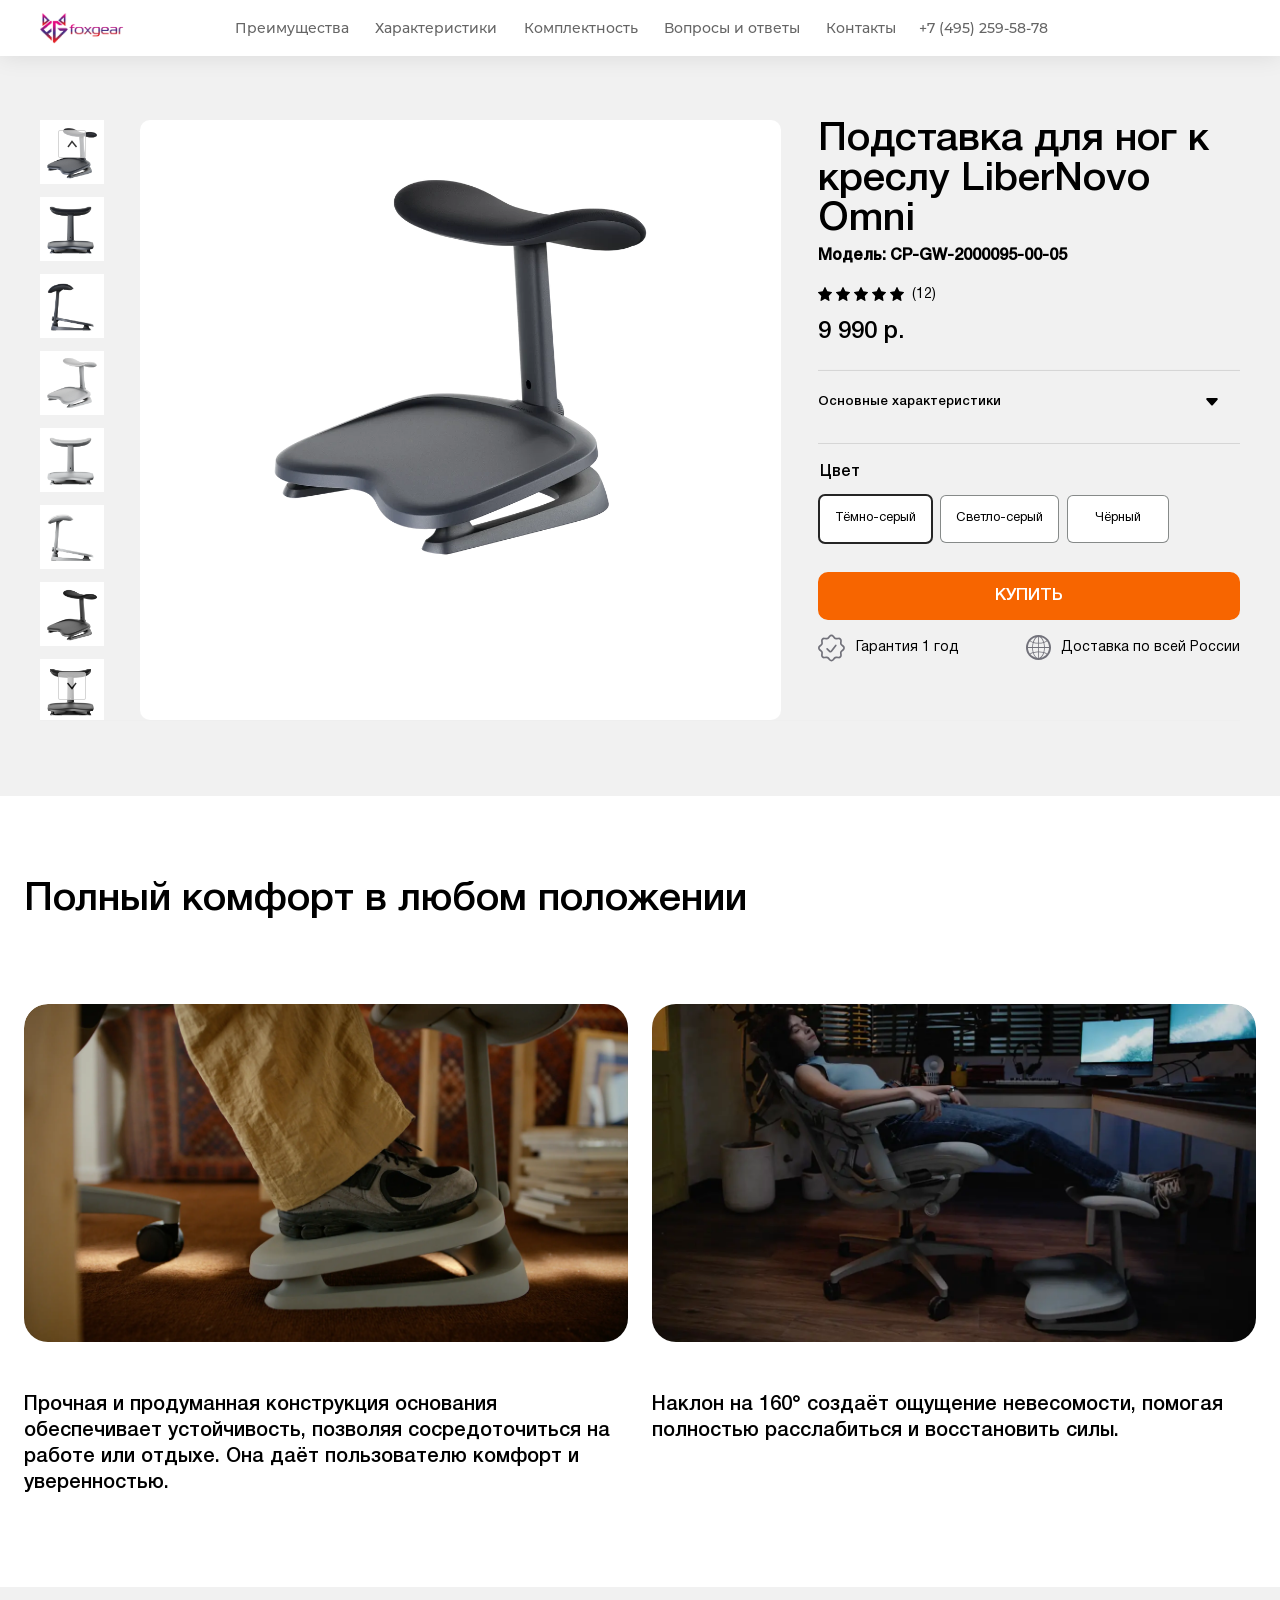
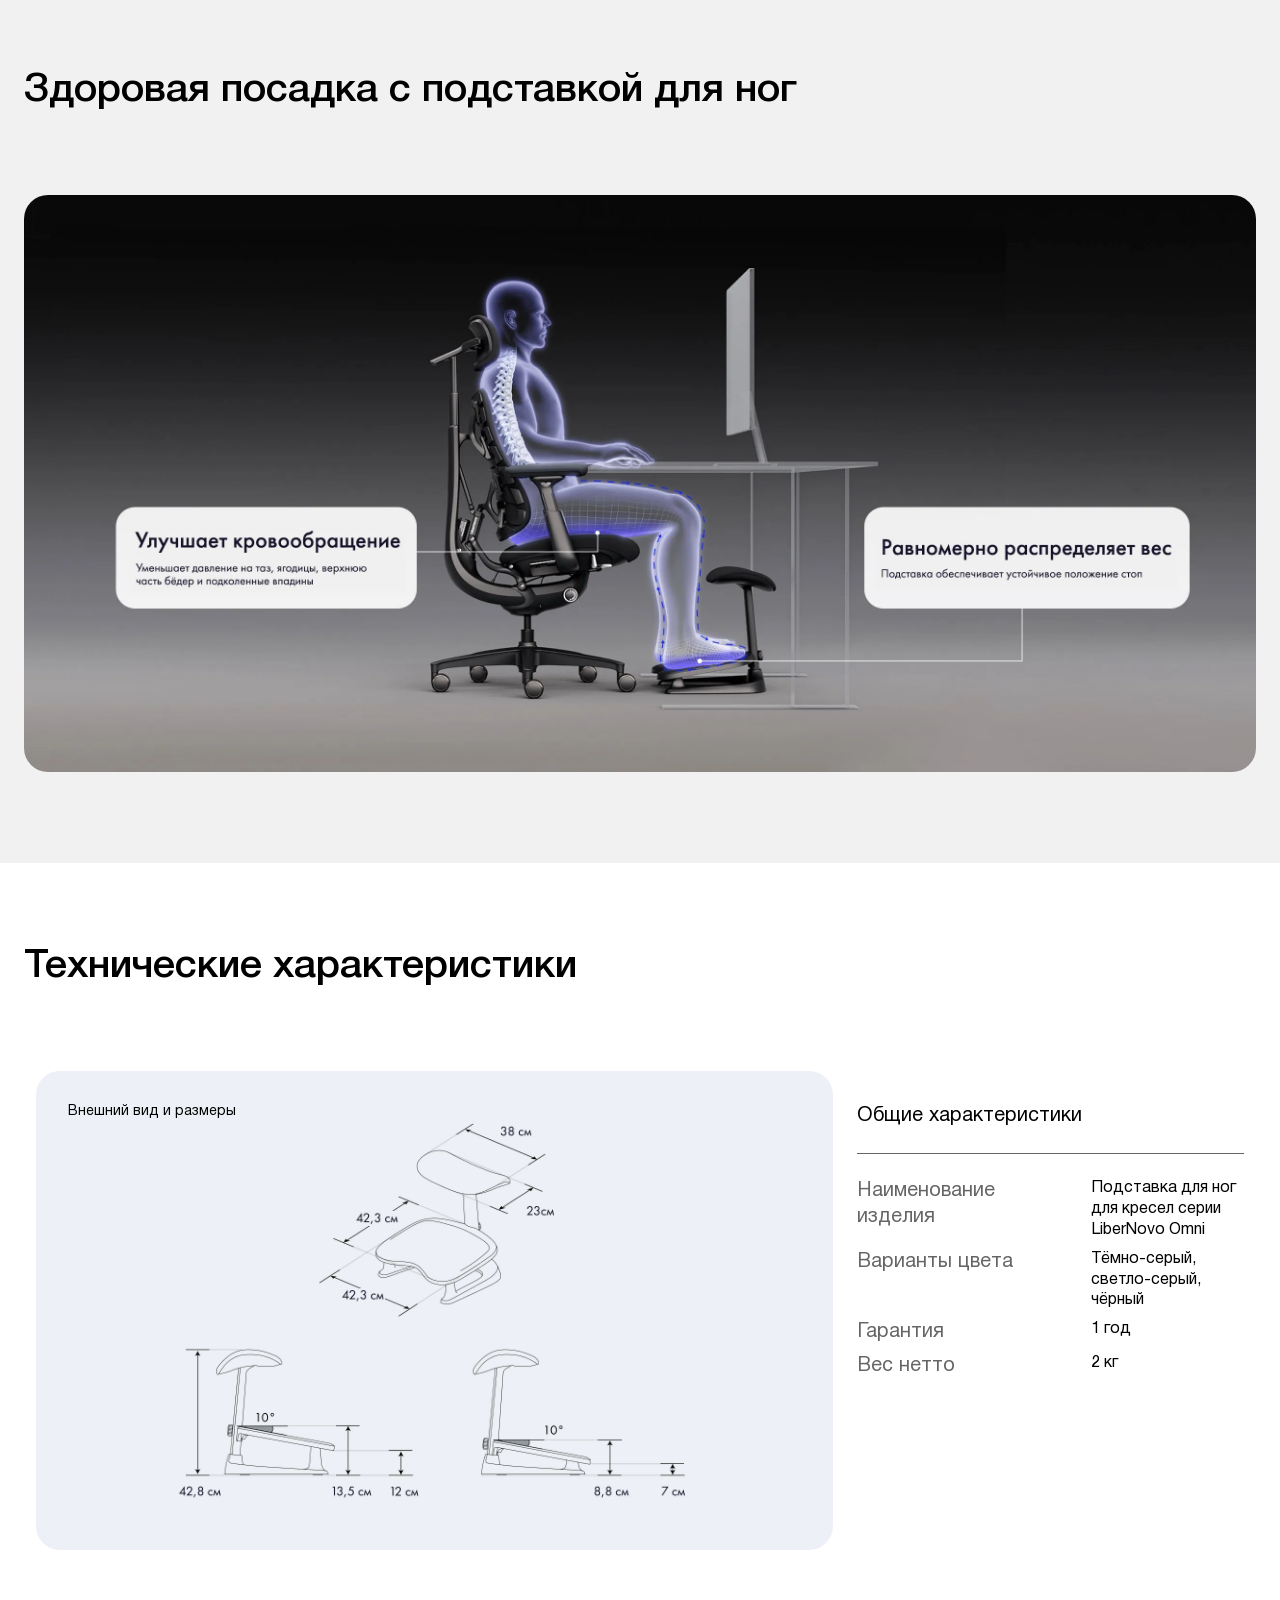
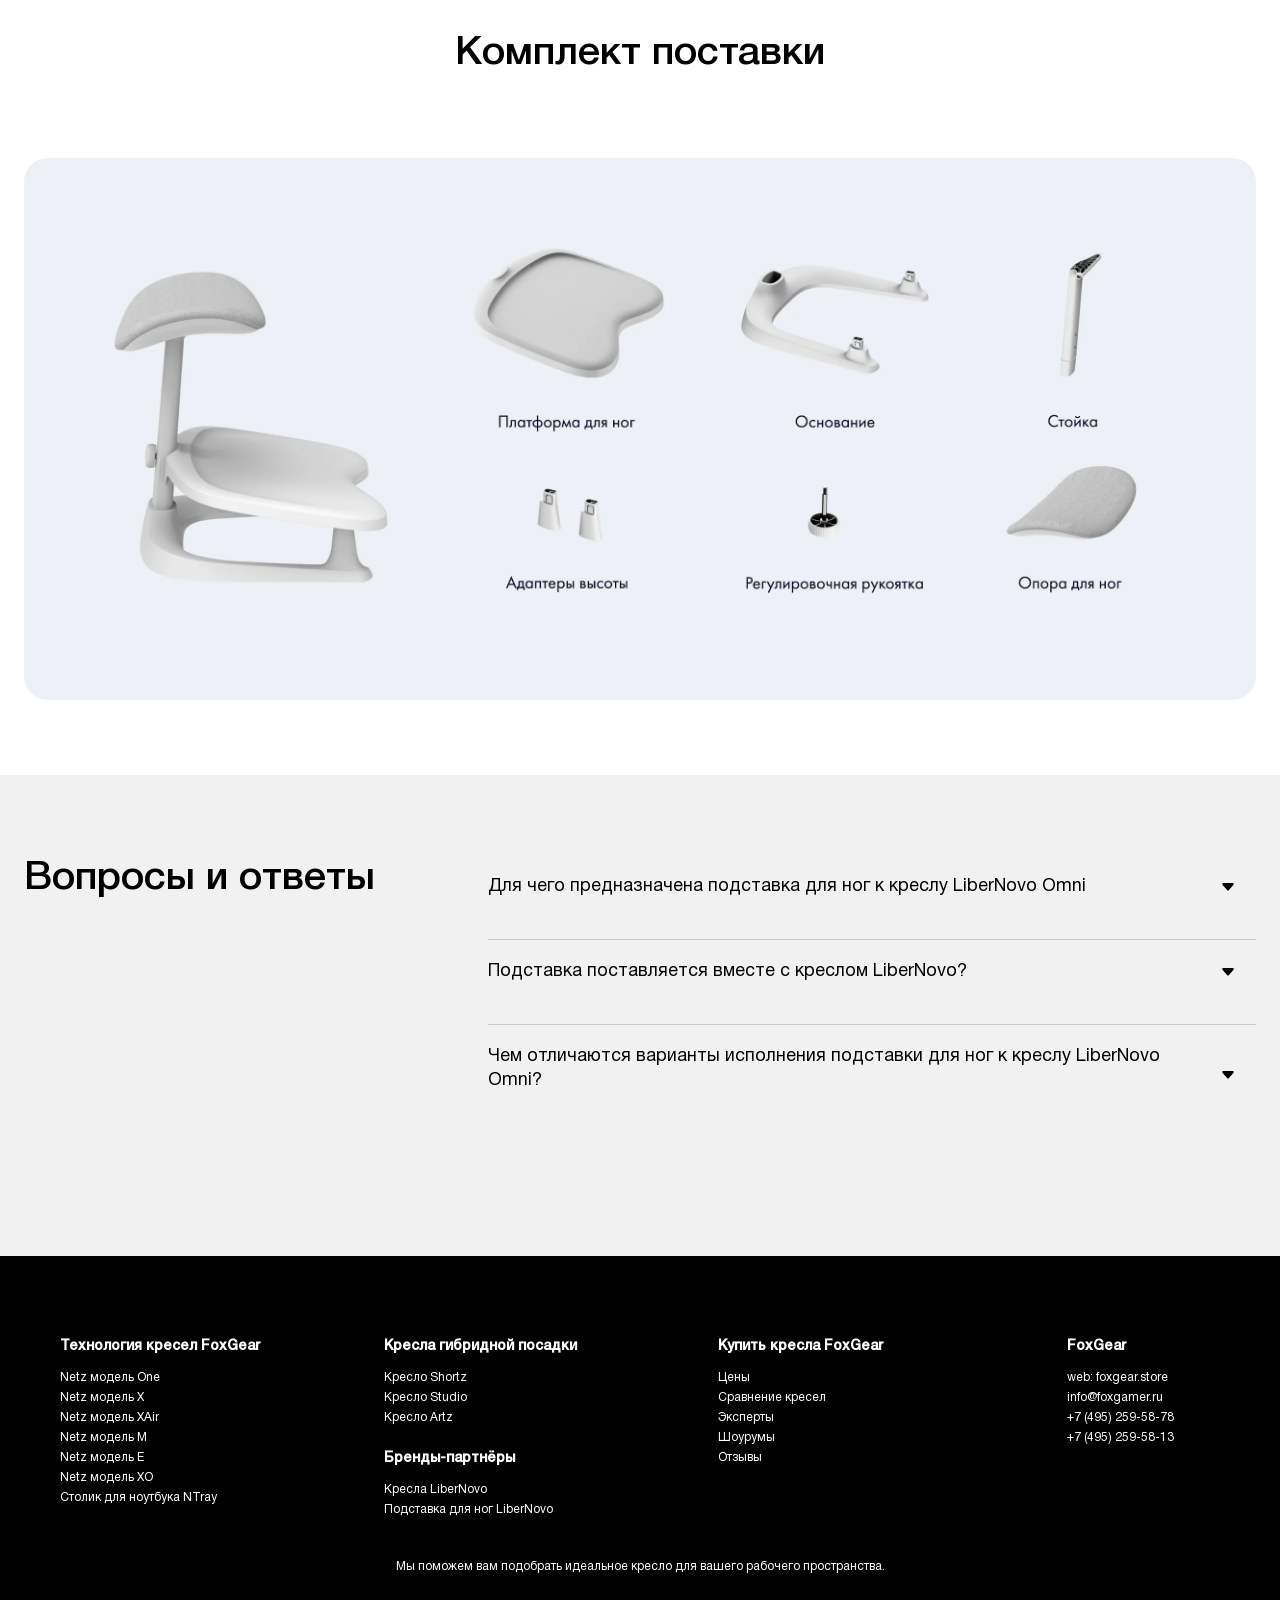
==== commit 6032ccb5: "feat: all translation done" ====
--- a/index.html
+++ b/index.html
@@ -74,24 +74,26 @@
             <nav class="menu-main header__menu-main">
                 <ul class="menu-main__items">
                     <li class="menu-main__item">
-                        <a class="menu-main__link" href="#advantages" title="Преимущества кресла LiberNovo Omni Gen">
+                        <a class="menu-main__link" href="#advantages"
+                            title="Преимущества подставки для ног к креслу LiberNovo Omni">
                             Преимущества
                         </a>
                     </li>
                     <li class="menu-main__item">
                         <a class="menu-main__link" href="#specs"
-                            title="Технические характеристики кресла LiberNovo Omni Gen">
+                            title="Технические характеристики подставки для ног к креслу LiberNovo Omni">
                             Характеристики
                         </a>
                     </li>
                     <li class="menu-main__item">
                         <a class="menu-main__link" href="#in-the-box"
-                            title="Комплект поставки кресла LiberNovo Omni Gen">
+                            title="Комплект поставки подставки для ног к креслу LiberNovo Omni">
                             Комплектность
                         </a>
                     </li>
                     <li class="menu-main__item">
-                        <a class="menu-main__link" href="#faq" title="Вопросы по креслам LiberNovo Omni Gen">
+                        <a class="menu-main__link" href="#faq"
+                            title="Вопросы по подставке для ног к креслу LiberNovo Omni">
                             Вопросы и ответы
                         </a>
                     </li>
@@ -122,7 +124,8 @@
         <div class="menu-mobile__content">
             <ul class="menu-mobile__items">
                 <li class="menu-mobile__item">
-                    <a class="menu-mobile__item-link" href="#advantages" title="Преимущества кресла LiberNovo Omni Gen">
+                    <a class="menu-mobile__item-link" href="#advantages"
+                        title="Преимущества подставки для ног к креслу LiberNovo Omni">
                         <div class="menu-mobile__item-title">
                             Преимущества
                         </div>
@@ -131,7 +134,7 @@
                 </li>
                 <li class="menu-mobile__item">
                     <a class="menu-mobile__item-link" href="#specs"
-                        title="Технические характеристики кресла LiberNovo Omni Gen">
+                        title="Технические характеристики подставки для ног к креслу LiberNovo Omni">
                         <div class="menu-mobile__item-title">
                             Характеристики
                         </div>
@@ -140,7 +143,7 @@
                 </li>
                 <li class="menu-mobile__item">
                     <a class="menu-mobile__item-link" href="#in-the-box"
-                        title="Комплект поставки кресла LiberNovo Omni Gen">
+                        title="Комплект поставки подставки для ног к креслу LiberNovo Omni">
                         <div class="menu-mobile__item-title">
                             Комплектность
                         </div>
@@ -148,7 +151,8 @@
                     </a>
                 </li>
                 <li class="menu-mobile__item">
-                    <a class="menu-mobile__item-link" href="#faq" title="Вопросы по креслам LiberNovo Omni Gen">
+                    <a class="menu-mobile__item-link" href="#faq"
+                        title="Вопросы по подставке для ног к креслу LiberNovo Omni">
                         <div class="menu-mobile__item-title">
                             Вопросы и ответы
                         </div>
@@ -284,21 +288,22 @@
                                         <div class="accordion__item-content">
                                             <ul class="accordion__item-list">
                                                 <li class="accordion__item-list-item">
-                                                    <strong>Relieve Leg Fatigue:</strong> 10&deg; ergonomic tilt
-                                                    promotes healthy circulation, ideal for long hours at your desk.
+                                                    <strong>Уменьшение усталости ног:</strong> эргономичный наклон
+                                                    10&deg; способствует здоровому кровообращению — идеально для долгой
+                                                    работы за столом.
                                                 </li>
                                                 <li class="accordion__item-list-item">
-                                                    <strong>Zero-Gravity Comfort:</strong> Pair with the Omni Chair’s
-                                                    160&deg; recline for ultimate relaxation.
+                                                    <strong>Комфорт в "невесомости":</strong> в сочетании с наклоном
+                                                    кресла Omni на 160&deg; обеспечивает максимальное расслабление.
                                                 </li>
                                                 <li class="accordion__item-list-item">
-                                                    <strong>Customizable Fit:</strong> Two height options (3.46′′ &
-                                                    5.31′′) suit users from 5'0" to 6'7".
+                                                    <strong>Адаптация под рост:</strong> два варианта установки высоты
+                                                    (8,8 и 13,5 см) подходят для пользователей ростом от 152 до 201 см.
                                                 </li>
                                                 <li class="accordion__item-list-item">
-                                                    <strong>Premium Materials:</strong> Micro-textured elastic fabric
-                                                    and aerospace-grade resilient base ensure lasting comfort and
-                                                    durability.
+                                                    <strong>Премиальные материалы:</strong> эластичная ткань с
+                                                    микротекстурой и упругое основание аэрокосмического класса
+                                                    обеспечивают долговечность и комфорт.
                                                 </li>
                                             </ul>
                                         </div>
@@ -354,24 +359,23 @@
         <div class="segment">
             <div class="wrapper-1280">
                 <section class="section" id="advantages">
-                    <h2 class="section-title section-title_left section-title_limited">StepSync Footrest — Versatile
-                        Comfort for Every Scenario</h2>
+                    <h2 class="section-title section-title_left section-title_limited">
+                        Полный комфорт в любом положении</h2>
                     <div class="flex-images">
                         <div class="flex-images__item">
                             <img class="flex-images__image" src="images/product/flex-images/01.webp"
-                                alt="Breathable Comfort, Zero-Pressure Neck Support"
-                                title="Breathable Comfort, Zero-Pressure Neck Support">
+                                alt="Прочная и продуманная конструкция"
+                                title="Прочная и продуманная конструкция">
                             <div class="flex-images__content">
-                                <h4 class="flex-images__title">A solid, engineered base locks in stability, empowering
-                                    you to dive headfirst into work or play, steady and secure.</h4>
+                                <h4 class="flex-images__title">Прочная и продуманная конструкция основания обеспечивает устойчивость, позволяя сосредоточиться на работе или отдыхе. Она даёт пользователю комфорт и уверенностью.
+                                </h4>
                             </div>
                         </div>
                         <div class="flex-images__item">
                             <img class="flex-images__image" src="images/product/flex-images/02.webp"
-                                alt="Triple-Layer Fit, Deep Support" title="Triple-Layer Fit, Deep Support">
+                                alt="Создаёт ощущение невесомости" title="Создаёт ощущение невесомости">
                             <div class="flex-images__content">
-                                <h4 class="flex-images__title">160&deg; recline for a zero-gravity experience that helps
-                                    you fully relax and recharge.</h4>
+                                <h4 class="flex-images__title">Наклон на 160&deg; создаёт ощущение невесомости, помогая полностью расслабиться и восстановить силы.</h4>
                             </div>
                         </div>
                     </div>
@@ -381,13 +385,13 @@
         <div class="segment segment_gray">
             <div class="wrapper-1280">
                 <section class="section">
-                    <h2 class="section-title section-title_left">Sit Heathier with StepSync Footrest</h2>
+                    <h2 class="section-title section-title_left">Здоровая посадка с подставкой для ног</h2>
                     <div class="block-image block-image_fabric">
                         <picture>
-                            <source srcset="images/product/overview/01.jpg" media="(min-width: 769px)">
-                            <source srcset="images/product/overview/01_768.jpg" media="(max-width: 768px)">
+                            <source srcset="images/product/overview/01.webp" media="(min-width: 769px)">
+                            <source srcset="images/product/overview/01_768.webp" media="(max-width: 768px)">
                             <img class="block-image__image" src="images/product/overview/01.jpg"
-                                alt="Sit Heathier with StepSync Footrest" title="Sit Heathier with StepSync Footrest">
+                                alt="Здоровая посадка с подставкой для ног" title="Здоровая посадка с подставкой для ног">
                         </picture>
                     </div>
                 </section>
@@ -400,9 +404,9 @@
                     <div class="specifications">
                         <div class="specifications__item specifications__item_image">
                             <picture>
-                                <source srcset="images/product/specifications/01.jpg" media="(min-width: 769px)">
-                                <source srcset="images/product/specifications/01_768.jpg" media="(max-width: 768px)">
-                                <img class="block-image__image" src="images/product/specifications/01.jpg"
+                                <source srcset="images/product/specifications/01.webp" media="(min-width: 769px)">
+                                <source srcset="images/product/specifications/01_768.webp" media="(max-width: 768px)">
+                                <img class="block-image__image" src="images/product/specifications/webp.jpg"
                                     alt="Технические характеристики">
                             </picture>
                             <div class="specifications__description">Внешний вид и размеры</div>
@@ -446,9 +450,9 @@
                     <h2 class="section-title">Комплект поставки</h2>
                     <div class="block-image">
                         <picture>
-                            <source srcset="images/product/in-the-box/01.png" media="(min-width: 769px)">
-                            <source srcset="images/product/in-the-box/01_768.png" media="(max-width: 768px)">
-                            <img class="block-image__image" src="images/product/in-the-box/01_768.png"
+                            <source srcset="images/product/in-the-box/01.webp" media="(min-width: 769px)">
+                            <source srcset="images/product/in-the-box/01_768.webp" media="(max-width: 768px)">
+                            <img class="block-image__image" src="images/product/in-the-box/01_768.webp"
                                 alt="Комплект поставки подставки для ног для кресел LiberNovo Omni">
                         </picture>
                     </div>
@@ -468,42 +472,28 @@
                             <div class="accordion__content">
                                 <div class="accordion__item">
                                     <div class="accordion__item-title">
-                                        What is the purpose of the LiberNovo StepSync Footrest accessory?
+                                        Для чего предназначена подставка для ног к креслу LiberNovo Omni
                                     </div>
                                     <div class="accordion__item-content">
-                                        LiberNovo StepSync Footrest offers an optional comfort footrest in two heights
-                                        (2.8" for users 5'7"–6'7" (170–200 cm), 4.7" for users 5'0"–5'7" (153–169 cm)),
-                                        tailored to the common 29.5" (75cm) fixed desk height, ensuring an ergonomic
-                                        sitting posture. The footrest enhances leg comfort, similar to Humanscale’s
-                                        footrest accessory, but our chairs' height options are more precise.
+                                        Подставка для ног к креслу LiberNovo Omni имеет две высоты: 7,1 см — для пользователей ростом 170–200 см и 11,9 см — для пользователей ростом 153–169 см. Она рассчитана на стандартную высоту стола 75 см и обеспечивает эргономичную посадку. Подставка повышает удобство при сидении, адаптируясь к росту пользователя.
                                     </div>
                                 </div>
                                 <div class="accordion__item">
                                     <div class="accordion__item-title">
-                                        Does the footrest come with the chair?
+                                        Подставка поставляется вместе с креслом LiberNovo?
                                     </div>
                                     <div class="accordion__item-content">
-                                        The footrest is not included with the standard chair and is sold separately. If
-                                        you’d like to have one, you can either purchase it on its own or choose the
-                                        Standard/Premium Bundle, which includes both the chair and the StepSync footrest
-                                        for better ergonomic experience.
+                                        Подставка для ног не входит в стандартную комплектацию кресла и продаётся отдельно.
                                     </div>
                                 </div>
                                 <div class="accordion__item">
                                     <div class="accordion__item-title">
-                                        What's the difference between the StepSync footrest versions? Are they
-                                        compatible with all LiberNovo chairs?
+                                        Чем отличаются варианты исполнения подставки для ног к креслу LiberNovo Omni?
                                     </div>
                                     <div class="accordion__item-content">
-                                        The main differences between the footrest versions are color and fabric. We
-                                        currently offer two fabric options:
-
-                                        Olefin Fabric: Omni Omni SE Maxis Manual Maxis Electric
-                                        Gabriel Atlantic Fabric: Omni Pro Maxis Airflow
-                                        All StepSync footrests are fully compatible with every LiberNovo chair model.
-                                        The different versions are primarily designed to match the look and material of
-                                        each chair. If you don't mind mixing colors or fabrics, you're welcome to choose
-                                        whichever version you prefer.
+                                        Подставки для ног различаются цветом.
+
+                                        Все подставки подходят любых моделей кресел LiberNovo. Разные варианты разработаны прежде всего для того, чтобы сочетаться по цвету с соответствующими моделями кресел. Если сочетание цветов для вас не принципиально, вы можете выбрать любой понравившийся вариант.
                                     </div>
                                 </div>
                             </div>
@@ -586,8 +576,9 @@
                         </a>
                     </div>
                     <div class="footer__menu-item">
-                        <a class="footer__menu-link" href="/pages/libernovo-stepsync/" title="Смотреть подставки для ног для кресел LiberNova">
-                            Подставки для ног LiberNovo
+                        <a class="footer__menu-link" href="/pages/libernovo-stepsync/"
+                            title="Смотреть подставки для ног для кресел LiberNova">
+                            Подставка для ног LiberNovo
                         </a>
                     </div>
                 </div>
--- a/css/index.css
+++ b/css/index.css
@@ -71,6 +71,10 @@
     margin-bottom: 80px;
 }
 
+.specifications__item .block-image__image {
+    border-radius: 24px;
+}
+
 @media screen and (max-width: 1600px) {
     .main {
         padding-top: 70px;
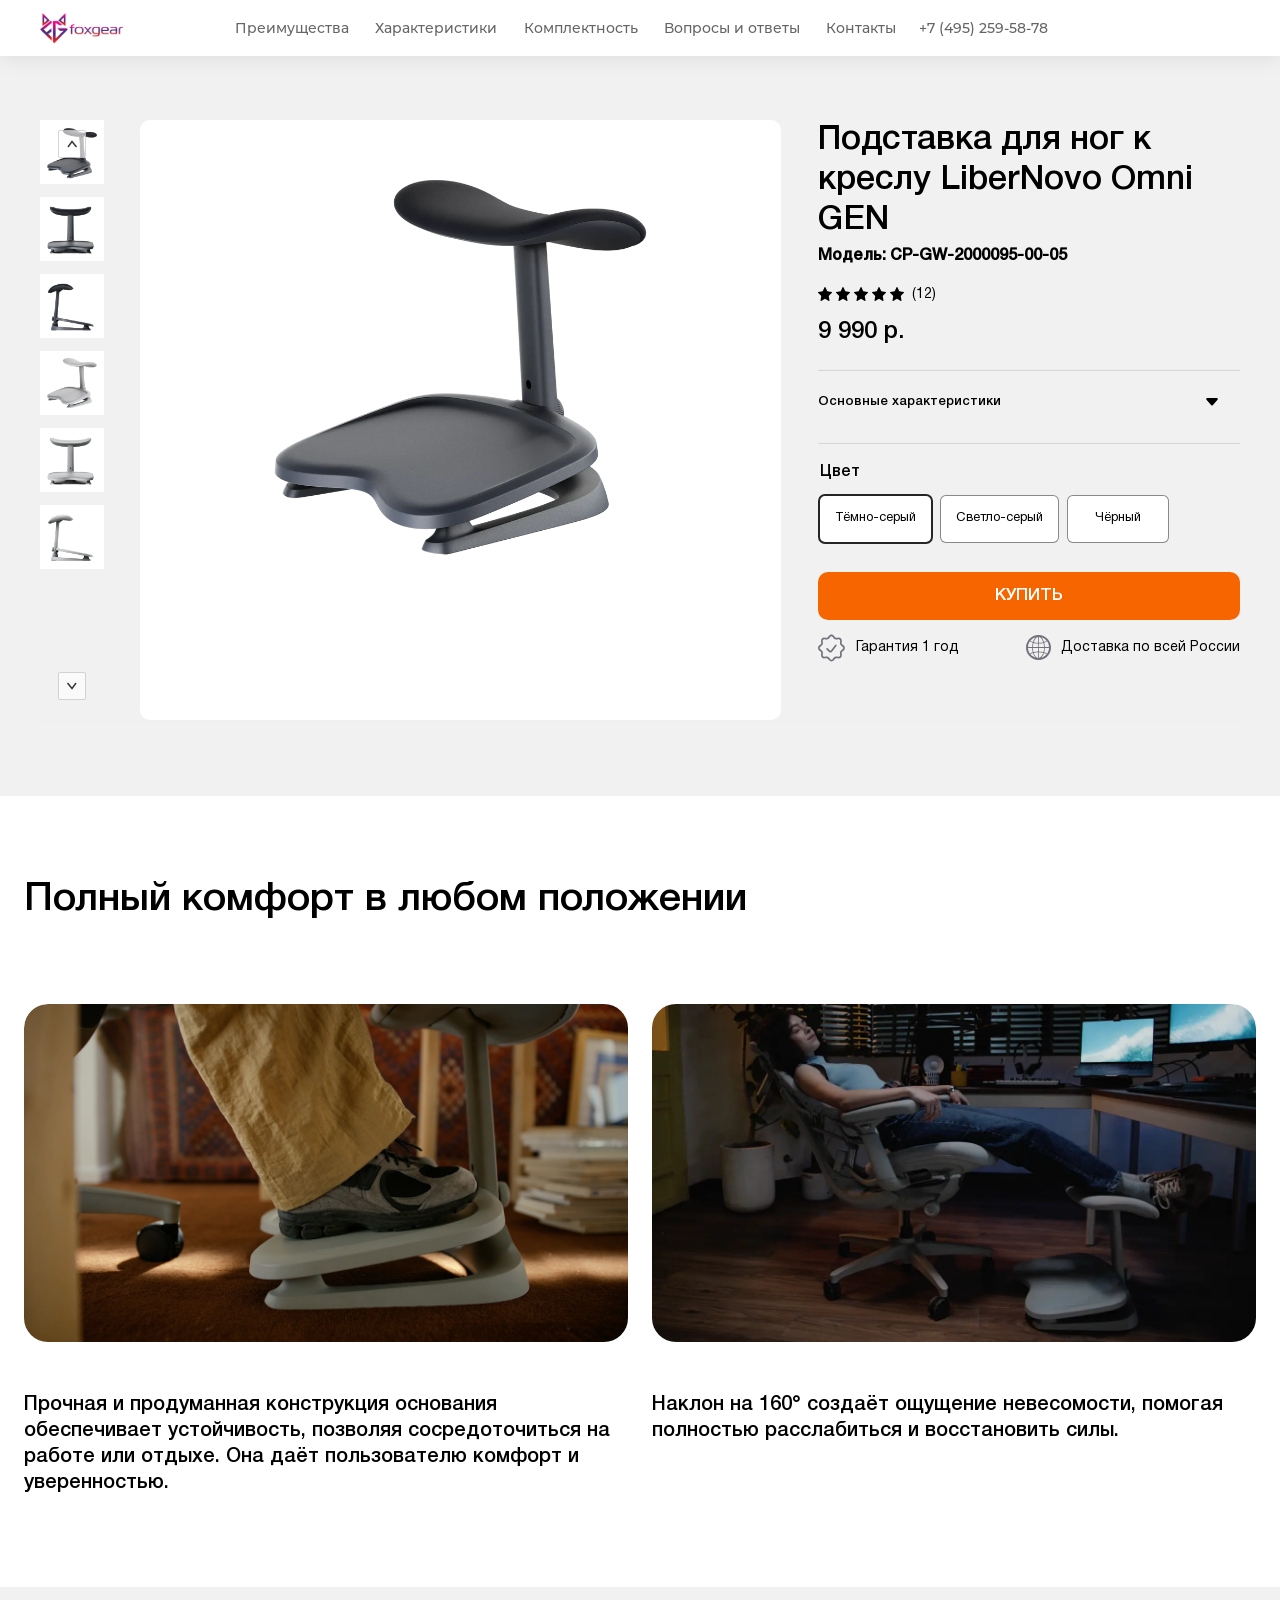
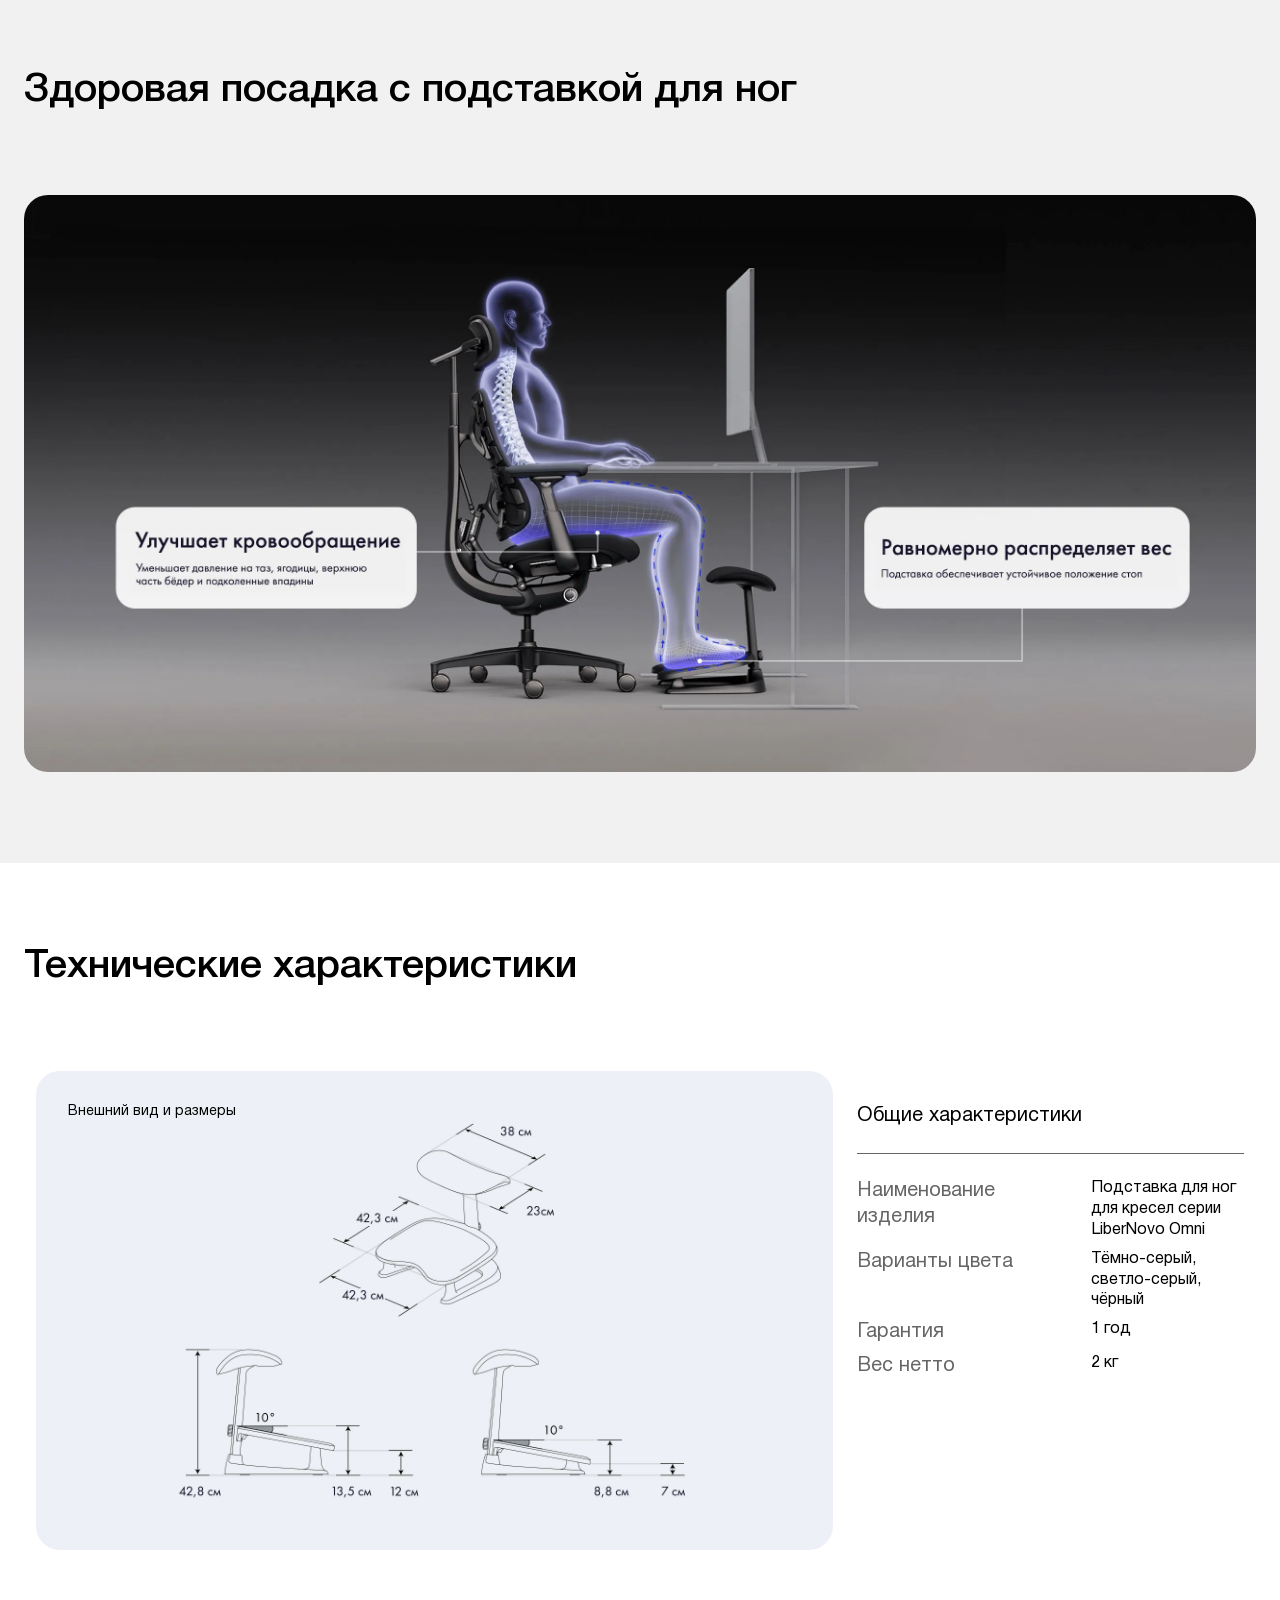
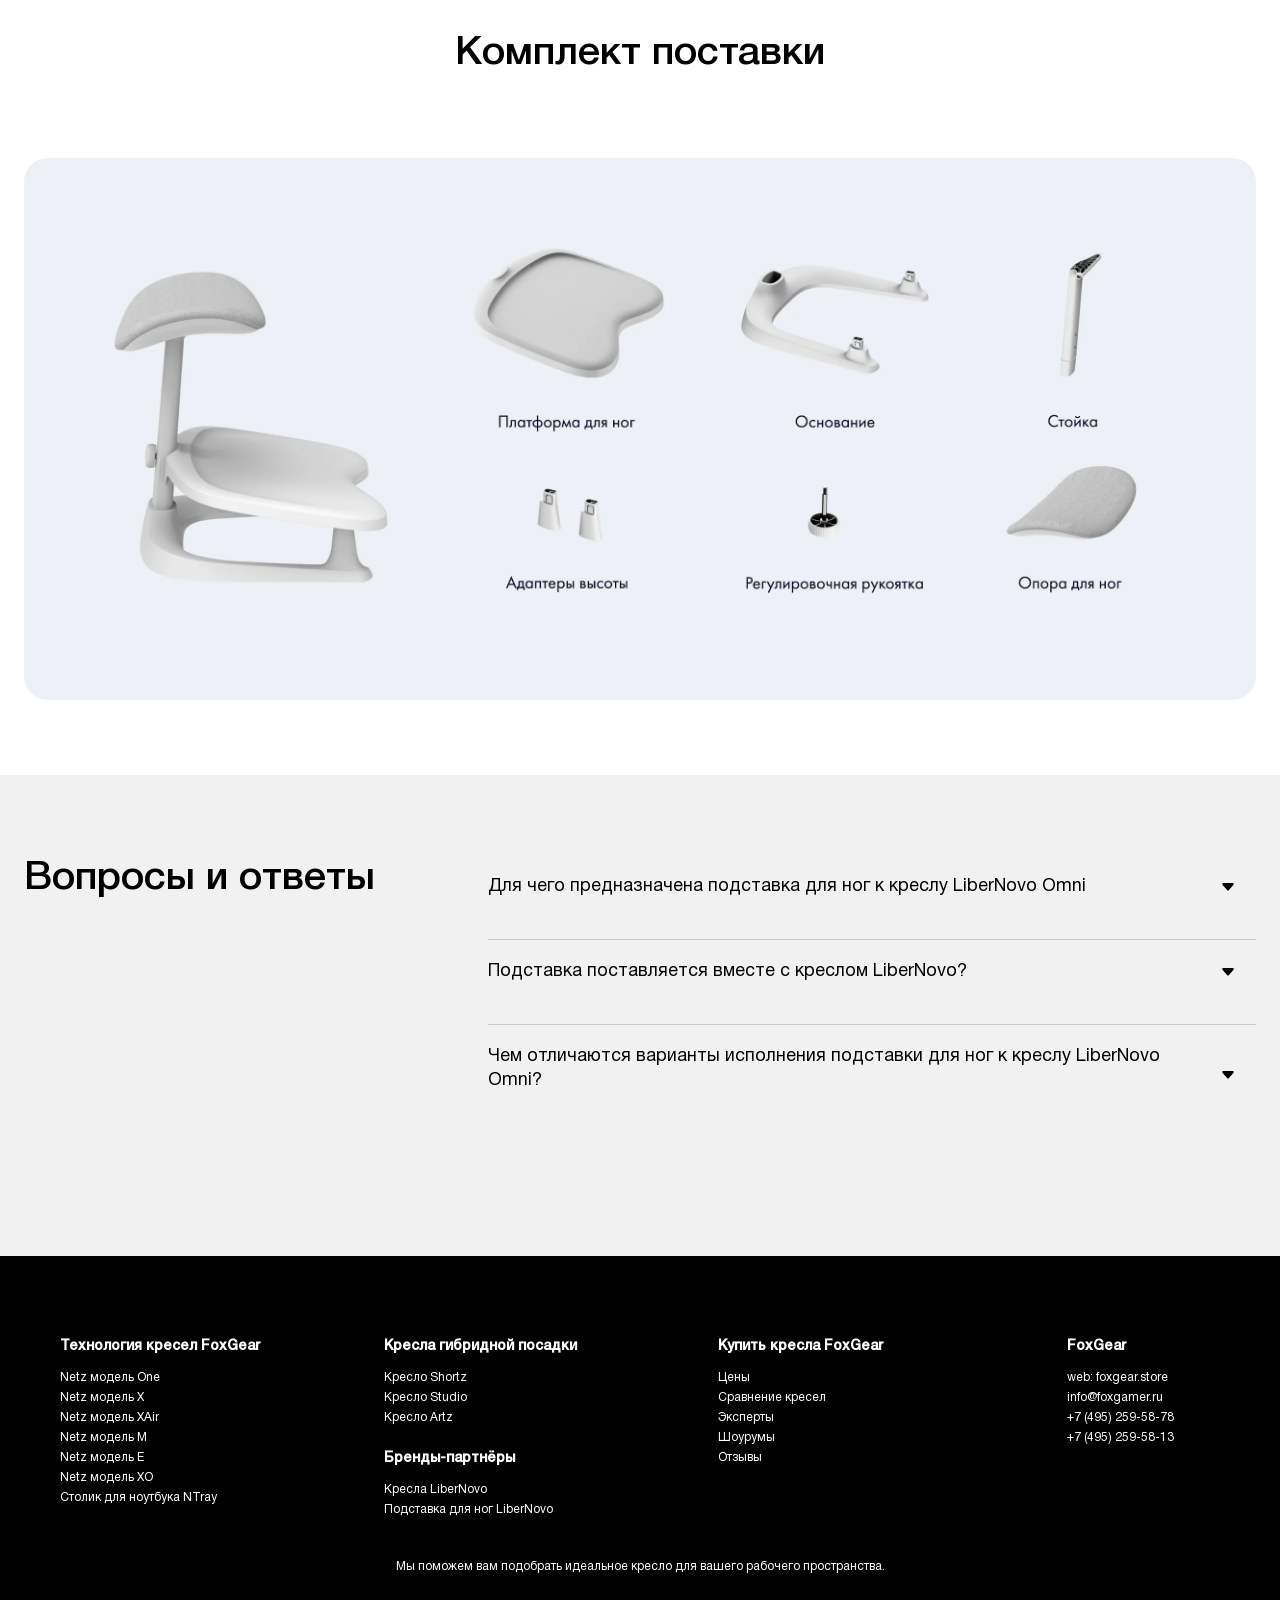
==== commit 91b02f8c: "feat: split into pages GEN and SE" ====
--- a/index.html
+++ b/index.html
@@ -1,749 +1,15 @@
 <!DOCTYPE html>
 <html lang="ru">
-
 <head>
+    <title>Подставка для ног к креслу LiberNovo Omni | FoxGear - бренд эргономичных кресел и столов</title>
     <meta charset="UTF-8">
-    <meta name="viewport" content="width=device-width, initial-scale=1.0">
-    <title>Подставка для ног к креслу LiberNovo Omni | FoxGear - бренд эргономичных кресел и столов
-    </title>
-
-    <link rel="shortcut icon" href="/favicon.ico">
-    <link rel="icon" type="image/png" href="/favicons/favicon-96x96.png" sizes="96x96">
-    <link rel="icon" type="image/svg+xml" href="/favicons/favicon.svg">
-    <link rel="apple-touch-icon" sizes="180x180" href="/favicons/apple-touch-icon.png">
-    <link rel="manifest" href="/favicons/site.webmanifest">
-
-    <link rel="stylesheet" href="css/common/normalize.css">
-    <link rel="stylesheet" href="css/common/owl.carousel.min.css">
-    <link rel="stylesheet" href="css/common/owl.theme.default.min.css">
-    <link rel="stylesheet" href="css/common/consts.css">
-
-    <link rel="stylesheet" href="blocks/wrapper/css/wrapper.css">
-    <link rel="stylesheet" href="blocks/logo/css/logo.css">
-    <link rel="stylesheet" href="blocks/menu-main/css/menu-main.css">
-    <link rel="stylesheet" href="blocks/button-menu-mobile/css/button-menu-mobile.css">
-    <link rel="stylesheet" href="blocks/header/css/header.css">
-    <link rel="stylesheet" href="blocks/menu-mobile/css/menu-mobile.css">
-    <link rel="stylesheet" href="blocks/header-contact/css/header-contact.css">
-    <link rel="stylesheet" href="blocks/rating/css/rating.css">
-    <link rel="stylesheet" href="blocks/button/css/button.css">
-    <link rel="stylesheet" href="blocks/benefits/css/benefits.css">
-    <link rel="stylesheet" href="blocks/accordion/css/accordion.css">
-    <link rel="stylesheet" href="blocks/model-selector/css/model-selector.css">
-    <link rel="stylesheet" href="blocks/form/css/form.css">
-    <link rel="stylesheet" href="blocks/panel-single/css/panel-single.css">
-    <link rel="stylesheet" href="blocks/hero-single/css/hero-single.css">
-    <link rel="stylesheet" href="blocks/section-title/css/section-title.css">
-    <link rel="stylesheet" href="blocks/flex-images/css/flex-images.css">
-    <link rel="stylesheet" href="blocks/block-image/css/block-image.css">
-    <link rel="stylesheet" href="blocks/specifications/css/specifications.css">
-    <link rel="stylesheet" href="blocks/faq/css/faq.css">
-    <link rel="stylesheet" href="blocks/back-to-top/css/back-to-top.css">
-    <link rel="stylesheet" href="blocks/footer/css/footer.css">
-    <link rel="stylesheet" href="blocks/popup/css/popup.css">
-    <link rel="stylesheet" href="css/index.css">
-
-    <!-- Top.Mail.Ru counter -->
-    <script type="text/javascript">
-        var _tmr = window._tmr || (window._tmr = []);
-        _tmr.push({ id: "3705895", type: "pageView", start: (new Date()).getTime() });
-        (function (d, w, id)
-        {
-            if (d.getElementById(id)) return;
-            var ts = d.createElement("script"); ts.type = "text/javascript"; ts.async = true; ts.id = id;
-            ts.src = "https://top-fwz1.mail.ru/js/code.js";
-            var f = function () { var s = d.getElementsByTagName("script")[ 0 ]; s.parentNode.insertBefore(ts, s); };
-            if (w.opera == "[object Opera]") { d.addEventListener("DOMContentLoaded", f, false); } else { f(); }
-        })(document, window, "tmr-code");
+    <meta http-equiv="refresh" content="0; url=pages/gen/">
+    <script>
+        window.location.replace("pages/gen/");
     </script>
-    <noscript>
-        <div><img src="https://top-fwz1.mail.ru/counter?id=3705895;js=na" style="position:absolute;left:-9999px;"
-                alt="Top.Mail.Ru" /></div>
-    </noscript>
-    <!-- /Top.Mail.Ru counter -->
 </head>
-
 <body>
-    <header class="header" id="top">
-        <div class="wrapper header__wrapper">
-            <div class="logo header__logo">
-                <a class="logo__link" href="/" title="FoxGear - бренд эргономичных кресел и столов - главная страница">
-                    <img class="logo__image" src="blocks/logo/images/logo.png" alt="Логотип FoxGear">
-                </a>
-            </div>
-            <nav class="menu-main header__menu-main">
-                <ul class="menu-main__items">
-                    <li class="menu-main__item">
-                        <a class="menu-main__link" href="#advantages"
-                            title="Преимущества подставки для ног к креслу LiberNovo Omni">
-                            Преимущества
-                        </a>
-                    </li>
-                    <li class="menu-main__item">
-                        <a class="menu-main__link" href="#specs"
-                            title="Технические характеристики подставки для ног к креслу LiberNovo Omni">
-                            Характеристики
-                        </a>
-                    </li>
-                    <li class="menu-main__item">
-                        <a class="menu-main__link" href="#in-the-box"
-                            title="Комплект поставки подставки для ног к креслу LiberNovo Omni">
-                            Комплектность
-                        </a>
-                    </li>
-                    <li class="menu-main__item">
-                        <a class="menu-main__link" href="#faq"
-                            title="Вопросы по подставке для ног к креслу LiberNovo Omni">
-                            Вопросы и ответы
-                        </a>
-                    </li>
-                    <li class="menu-main__item">
-                        <a class="menu-main__link" href="https://foxgear.store#contacts" title="Контакты">
-                            Контакты
-                        </a>
-                    </li>
-                </ul>
-            </nav>
-            <div class="header-contact header__contact">
-                <a class="header-contact__link" href="tel:+74952595878" title="+7 (495) 259-58-78" target="_blank"
-                    rel="noopener">
-                    +7 (495) 259-58-78
-                </a>
-            </div>
-            <div class="button-menu-mobile header__button-menu-mobile">
-                <svg aria-hidden="true" focusable="false" role="presentation" class="button-menu-mobile__icon"
-                    viewBox="0 0 64 64">
-                    <path class="button-menu-mobile__icon-line1" d="M7 15h51" />
-                    <path class="button-menu-mobile__icon-line2" d="M7 32h43" />
-                    <path class="button-menu-mobile__icon-line3" d="M7 49h51" />
-                </svg>
-            </div>
-        </div>
-    </header>
-    <div class="menu-mobile transparent">
-        <div class="menu-mobile__content">
-            <ul class="menu-mobile__items">
-                <li class="menu-mobile__item">
-                    <a class="menu-mobile__item-link" href="#advantages"
-                        title="Преимущества подставки для ног к креслу LiberNovo Omni">
-                        <div class="menu-mobile__item-title">
-                            Преимущества
-                        </div>
-                        <div class="menu-mobile__item-arrow"></div>
-                    </a>
-                </li>
-                <li class="menu-mobile__item">
-                    <a class="menu-mobile__item-link" href="#specs"
-                        title="Технические характеристики подставки для ног к креслу LiberNovo Omni">
-                        <div class="menu-mobile__item-title">
-                            Характеристики
-                        </div>
-                        <div class="menu-mobile__item-arrow"></div>
-                    </a>
-                </li>
-                <li class="menu-mobile__item">
-                    <a class="menu-mobile__item-link" href="#in-the-box"
-                        title="Комплект поставки подставки для ног к креслу LiberNovo Omni">
-                        <div class="menu-mobile__item-title">
-                            Комплектность
-                        </div>
-                        <div class="menu-mobile__item-arrow"></div>
-                    </a>
-                </li>
-                <li class="menu-mobile__item">
-                    <a class="menu-mobile__item-link" href="#faq"
-                        title="Вопросы по подставке для ног к креслу LiberNovo Omni">
-                        <div class="menu-mobile__item-title">
-                            Вопросы и ответы
-                        </div>
-                        <div class="menu-mobile__item-arrow"></div>
-                    </a>
-                </li>
-                <li class="menu-mobile__item">
-                    <a class="menu-mobile__item-link" href="https://foxgear.store#contacts" title="Контакты">
-                        <div class="menu-mobile__item-title">
-                            Контакты
-                        </div>
-                        <div class="menu-mobile__item-arrow"></div>
-                    </a>
-                </li>
-            </ul>
-        </div>
-    </div>
-    <main class="main">
-        <div class="segment segment_gray" id="description">
-            <div class="wrapper main__wrapper">
-                <div class="hero-single">
-                    <div class="hero-single__content">
-                        <div class="hero-single__gallery-nav hero-single__gallery-nav_up"></div>
-                        <div class="hero-single__gallery-nav hero-single__gallery-nav_down"></div>
-                        <div class="hero-single__gallery">
-                            <div class="hero-single__gallery-images">
-                                <img class="hero-single__gallery-image" src="images/about/01.webp"
-                                    alt="Подставка для ног к креслу LiberNovo Omni"
-                                    title="Подставка для ног к креслу LiberNovo Omni" data-index="0">
-                                <img class="hero-single__gallery-image" src="images/about/02.webp"
-                                    alt="Подставка для ног к креслу LiberNovo Omni"
-                                    title="Подставка для ног к креслу LiberNovo Omni" data-index="1">
-                                <img class="hero-single__gallery-image" src="images/about/03.webp"
-                                    alt="Подставка для ног к креслу LiberNovo Omni"
-                                    title="Подставка для ног к креслу LiberNovo Omni" data-index="2">
-                                <img class="hero-single__gallery-image" src="images/about/04.webp"
-                                    alt="Подставка для ног к креслу LiberNovo Omni"
-                                    title="Подставка для ног к креслу LiberNovo Omni" data-index="3">
-                                <img class="hero-single__gallery-image" src="images/about/05.webp"
-                                    alt="Подставка для ног к креслу LiberNovo Omni"
-                                    title="Подставка для ног к креслу LiberNovo Omni" data-index="4">
-                                <img class="hero-single__gallery-image" src="images/about/06.webp"
-                                    alt="Подставка для ног к креслу LiberNovo Omni"
-                                    title="Подставка для ног к креслу LiberNovo Omni" data-index="5">
-                                <img class="hero-single__gallery-image" src="images/about/07.webp"
-                                    alt="Подставка для ног к креслу LiberNovo Omni"
-                                    title="Подставка для ног к креслу LiberNovo Omni" data-index="6">
-                                <img class="hero-single__gallery-image" src="images/about/08.webp"
-                                    alt="Подставка для ног к креслу LiberNovo Omni"
-                                    title="Подставка для ног к креслу LiberNovo Omni" data-index="7">
-                                <img class="hero-single__gallery-image" src="images/about/09.webp"
-                                    alt="Подставка для ног к креслу LiberNovo Omni"
-                                    title="Подставка для ног к креслу LiberNovo Omni" data-index="8">
-
-                            </div>
-                        </div>
-                        <div class="hero-single__gap"></div>
-                        <div class="hero-single__images">
-                            <div class="hero-single__carousel owl-carousel owl-theme">
-                                <div class="hero-single__image">
-                                    <img class="hero-single__img" src="images/about/01.webp"
-                                        alt="Подставка для ног к креслу LiberNovo Omni"
-                                        title="Подставка для ног к креслу LiberNovo Omni">
-                                </div>
-                                <div class="hero-single__image">
-                                    <img class="hero-single__img" src="images/about/02.webp"
-                                        alt="Подставка для ног к креслу LiberNovo Omni"
-                                        title="Подставка для ног к креслу LiberNovo Omni">
-                                </div>
-                                <div class="hero-single__image">
-                                    <img class="hero-single__img" src="images/about/03.webp"
-                                        alt="Подставка для ног к креслу LiberNovo Omni"
-                                        title="Подставка для ног к креслу LiberNovo Omni">
-                                </div>
-                                <div class="hero-single__image">
-                                    <img class="hero-single__img" src="images/about/04.webp"
-                                        alt="Подставка для ног к креслу LiberNovo Omni"
-                                        title="Подставка для ног к креслу LiberNovo Omni">
-                                </div>
-                                <div class="hero-single__image">
-                                    <img class="hero-single__img" src="images/about/05.webp"
-                                        alt="Подставка для ног к креслу LiberNovo Omni"
-                                        title="Подставка для ног к креслу LiberNovo Omni">
-                                </div>
-                                <div class="hero-single__image">
-                                    <img class="hero-single__img" src="images/about/06.webp"
-                                        alt="Подставка для ног к креслу LiberNovo Omni"
-                                        title="Подставка для ног к креслу LiberNovo Omni">
-                                </div>
-                                <div class="hero-single__image">
-                                    <img class="hero-single__img" src="images/about/07.webp"
-                                        alt="Подставка для ног к креслу LiberNovo Omni"
-                                        title="Подставка для ног к креслу LiberNovo Omni">
-                                </div>
-                                <div class="hero-single__image">
-                                    <img class="hero-single__img" src="images/about/08.webp"
-                                        alt="Подставка для ног к креслу LiberNovo Omni"
-                                        title="Подставка для ног к креслу LiberNovo Omni">
-                                </div>
-                                <div class="hero-single__image">
-                                    <img class="hero-single__img" src="images/about/09.webp"
-                                        alt="Подставка для ног к креслу LiberNovo Omni"
-                                        title="Подставка для ног к креслу LiberNovo Omni">
-                                </div>
-
-                            </div>
-                        </div>
-                        <div class="hero-single__gap"></div>
-                        <div class="panel-single hero-single__panel">
-                            <div class="panel-single__description">
-                                <h1 class="panel-single__title">Подставка для ног к креслу LiberNovo Omni</h1>
-                                <div class="panel-single__subtitle">Модель: CP-GW-2000095-00-05</div>
-                                <div class="rating panel-single__rating">
-                                    <div class="rating__stars">
-                                        <span class="rating__star"></span>
-                                        <span class="rating__star"></span>
-                                        <span class="rating__star"></span>
-                                        <span class="rating__star"></span>
-                                        <span class="rating__star"></span>
-                                    </div>
-                                    <div class="rating__reviews">
-                                        (12)
-                                    </div>
-                                </div>
-                                <div class="panel-single__price">9 990 р.</div>
-                            </div>
-                            <div class="accordion panel-single__details">
-                                <div class="accordion__content">
-                                    <div class="accordion__item">
-                                        <div class="accordion__item-title">
-                                            Основные характеристики
-                                        </div>
-                                        <div class="accordion__item-content">
-                                            <ul class="accordion__item-list">
-                                                <li class="accordion__item-list-item">
-                                                    <strong>Уменьшение усталости ног:</strong> эргономичный наклон
-                                                    10&deg; способствует здоровому кровообращению — идеально для долгой
-                                                    работы за столом.
-                                                </li>
-                                                <li class="accordion__item-list-item">
-                                                    <strong>Комфорт в "невесомости":</strong> в сочетании с наклоном
-                                                    кресла Omni на 160&deg; обеспечивает максимальное расслабление.
-                                                </li>
-                                                <li class="accordion__item-list-item">
-                                                    <strong>Адаптация под рост:</strong> два варианта установки высоты
-                                                    (8,8 и 13,5 см) подходят для пользователей ростом от 152 до 201 см.
-                                                </li>
-                                                <li class="accordion__item-list-item">
-                                                    <strong>Премиальные материалы:</strong> эластичная ткань с
-                                                    микротекстурой и упругое основание аэрокосмического класса
-                                                    обеспечивают долговечность и комфорт.
-                                                </li>
-                                            </ul>
-                                        </div>
-                                    </div>
-                                </div>
-                            </div>
-                            <form class="form panel__form">
-                                <fieldset class="form__fieldset">
-                                    <legend class="form__legend">Цвет</legend>
-                                    <div class="form__radio-button">
-                                        <input class="form__radio" type="radio" id="form__radio_01" name="switch"
-                                            value="цвет: тёмно-серый" checked>
-                                        <label class="form__label" for="form__radio_01" data-model="CP-GW-2000095-00-05"
-                                            data-price="9 990 р." data-index="0">Тёмно-серый</label>
-                                    </div>
-                                    <div class="form__radio-button">
-                                        <input class="form__radio" type="radio" id="form__radio_02" name="switch"
-                                            value="цвет: светло-серый">
-                                        <label class="form__label" for="form__radio_02" data-model="CP-GW-2000095-00-04"
-                                            data-price="9 990 р." data-index="3">Светло-серый</label>
-                                    </div>
-                                    <div class="form__radio-button">
-                                        <input class="form__radio" type="radio" id="form__radio_03" name="switch"
-                                            value="цвет: чёрный">
-                                        <label class="form__label" for="form__radio_03" data-model="CP-GN-2000081-00-03"
-                                            data-price="9 990 р." data-index="6">Чёрный</label>
-                                    </div>
-                                </fieldset>
-                                <button class="button button_buy" type="button"
-                                    data-product="Подставка для ног к креслу LiberNovo Omni">КУПИТЬ</button>
-                                <ul class="benefits form__benefits">
-                                    <li class="benefits__benefit">
-                                        <img class="benefits__image benefits__image_warranty"
-                                            src="images/benefits/warranty.svg" alt="Гарантия">
-                                        <div class="benefits__text">
-                                            Гарантия 1 год
-                                        </div>
-                                    </li>
-                                    <li class="benefits__benefit">
-                                        <img class="benefits__image benefits__image_delivery"
-                                            src="images/benefits/earth.svg" alt="Доставка">
-                                        <div class="benefits__text">
-                                            Доставка по всей России
-                                        </div>
-                                    </li>
-                                </ul>
-                            </form>
-                        </div>
-                    </div>
-                </div>
-            </div>
-        </div>
-        <div class="segment">
-            <div class="wrapper-1280">
-                <section class="section" id="advantages">
-                    <h2 class="section-title section-title_left section-title_limited">
-                        Полный комфорт в любом положении</h2>
-                    <div class="flex-images">
-                        <div class="flex-images__item">
-                            <img class="flex-images__image" src="images/product/flex-images/01.webp"
-                                alt="Прочная и продуманная конструкция"
-                                title="Прочная и продуманная конструкция">
-                            <div class="flex-images__content">
-                                <h4 class="flex-images__title">Прочная и продуманная конструкция основания обеспечивает устойчивость, позволяя сосредоточиться на работе или отдыхе. Она даёт пользователю комфорт и уверенностью.
-                                </h4>
-                            </div>
-                        </div>
-                        <div class="flex-images__item">
-                            <img class="flex-images__image" src="images/product/flex-images/02.webp"
-                                alt="Создаёт ощущение невесомости" title="Создаёт ощущение невесомости">
-                            <div class="flex-images__content">
-                                <h4 class="flex-images__title">Наклон на 160&deg; создаёт ощущение невесомости, помогая полностью расслабиться и восстановить силы.</h4>
-                            </div>
-                        </div>
-                    </div>
-                </section>
-            </div>
-        </div>
-        <div class="segment segment_gray">
-            <div class="wrapper-1280">
-                <section class="section">
-                    <h2 class="section-title section-title_left">Здоровая посадка с подставкой для ног</h2>
-                    <div class="block-image block-image_fabric">
-                        <picture>
-                            <source srcset="images/product/overview/01.webp" media="(min-width: 769px)">
-                            <source srcset="images/product/overview/01_768.webp" media="(max-width: 768px)">
-                            <img class="block-image__image" src="images/product/overview/01.jpg"
-                                alt="Здоровая посадка с подставкой для ног" title="Здоровая посадка с подставкой для ног">
-                        </picture>
-                    </div>
-                </section>
-            </div>
-        </div>
-        <div class="segment">
-            <div class="wrapper-1280">
-                <section class="section section_specifications" id="specs">
-                    <h2 class="section-title section-title_left">Технические характеристики</h2>
-                    <div class="specifications">
-                        <div class="specifications__item specifications__item_image">
-                            <picture>
-                                <source srcset="images/product/specifications/01.webp" media="(min-width: 769px)">
-                                <source srcset="images/product/specifications/01_768.webp" media="(max-width: 768px)">
-                                <img class="block-image__image" src="images/product/specifications/webp.jpg"
-                                    alt="Технические характеристики">
-                            </picture>
-                            <div class="specifications__description">Внешний вид и размеры</div>
-                        </div>
-                        <div class="specifications__item">
-
-                            <div class="specifications__text">
-                                <div class="specifications__title">Общие характеристики</div>
-                                <div class="specifications__divider"></div>
-                                <div class="specifications__table">
-                                    <div class="specifications__table-key">
-                                        Наименование изделия
-                                    </div>
-                                    <div class="specifications__table-value">
-                                        Подставка для ног для кресел серии LiberNovo Omni
-                                    </div>
-                                    <div class="specifications__table-key">
-                                        Варианты цвета
-                                    </div>
-                                    <div class="specifications__table-value">
-                                        Тёмно-серый, светло-серый, чёрный
-                                    </div>
-                                    <div class="specifications__table-key">
-                                        Гарантия
-                                    </div>
-                                    <div class="specifications__table-value">
-                                        1 год
-                                    </div>
-                                    <div class="specifications__table-key">
-                                        Вес нетто
-                                    </div>
-                                    <div class="specifications__table-value">
-                                        2 кг
-                                    </div>
-                                </div>
-                            </div>
-                        </div>
-                    </div>
-                </section>
-                <section class="section" id="in-the-box">
-                    <h2 class="section-title">Комплект поставки</h2>
-                    <div class="block-image">
-                        <picture>
-                            <source srcset="images/product/in-the-box/01.webp" media="(min-width: 769px)">
-                            <source srcset="images/product/in-the-box/01_768.webp" media="(max-width: 768px)">
-                            <img class="block-image__image" src="images/product/in-the-box/01_768.webp"
-                                alt="Комплект поставки подставки для ног для кресел LiberNovo Omni">
-                        </picture>
-                    </div>
-                </section>
-            </div>
-        </div>
-        <div class="segment segment_gray">
-            <div class="wrapper-1280">
-                <section class="section" id="faq">
-                    <div class="faq">
-                        <div class="faq__description">
-                            <h2 class="section-title faq__section-title">
-                                Вопросы и ответы
-                            </h2>
-                        </div>
-                        <div class="accordion faq__accordion">
-                            <div class="accordion__content">
-                                <div class="accordion__item">
-                                    <div class="accordion__item-title">
-                                        Для чего предназначена подставка для ног к креслу LiberNovo Omni
-                                    </div>
-                                    <div class="accordion__item-content">
-                                        Подставка для ног к креслу LiberNovo Omni имеет две высоты: 7,1 см — для пользователей ростом 170–200 см и 11,9 см — для пользователей ростом 153–169 см. Она рассчитана на стандартную высоту стола 75 см и обеспечивает эргономичную посадку. Подставка повышает удобство при сидении, адаптируясь к росту пользователя.
-                                    </div>
-                                </div>
-                                <div class="accordion__item">
-                                    <div class="accordion__item-title">
-                                        Подставка поставляется вместе с креслом LiberNovo?
-                                    </div>
-                                    <div class="accordion__item-content">
-                                        Подставка для ног не входит в стандартную комплектацию кресла и продаётся отдельно.
-                                    </div>
-                                </div>
-                                <div class="accordion__item">
-                                    <div class="accordion__item-title">
-                                        Чем отличаются варианты исполнения подставки для ног к креслу LiberNovo Omni?
-                                    </div>
-                                    <div class="accordion__item-content">
-                                        Подставки для ног различаются цветом.
-
-                                        Все подставки подходят любых моделей кресел LiberNovo. Разные варианты разработаны прежде всего для того, чтобы сочетаться по цвету с соответствующими моделями кресел. Если сочетание цветов для вас не принципиально, вы можете выбрать любой понравившийся вариант.
-                                    </div>
-                                </div>
-                            </div>
-                        </div>
-                    </div>
-                </section>
-            </div>
-        </div>
-    </main>
-    <footer class="footer">
-        <div class="footer__content">
-            <div class="footer__menu">
-                <div class="footer__menu-column">
-                    <div class="footer__menu-title">
-                        <a class="footer__menu-link" href="/index.html#technology" title="Технология кресел FoxGear">
-                            Технология кресел FoxGear
-                        </a>
-                    </div>
-                    <div class="footer__menu-item">
-                        <a class="footer__menu-link" href="/pages/netz-one/" title="Смотреть кресло Netz модель One">
-                            Netz модель One
-                        </a>
-                    </div>
-                    <div class="footer__menu-item">
-                        <a class="footer__menu-link" href="/fg-netz-x.html" title="Смотреть кресло Netz модель X">
-                            Netz модель X
-                        </a>
-                    </div>
-                    <div class="footer__menu-item">
-                        <a class="footer__menu-link" href="/fg-netz-xair.html" title="Смотреть кресло Netz модель XAir">
-                            Netz модель XAir
-                        </a>
-                    </div>
-                    <div class="footer__menu-item">
-                        <a class="footer__menu-link" href="/fg-netz-m.html" title="Смотреть кресло Netz модель М">
-                            Netz модель М
-                        </a>
-                    </div>
-                    <div class="footer__menu-item">
-                        <a class="footer__menu-link" href="/fg-netz-e.html" title="Смотреть кресло Netz модель E">
-                            Netz модель E
-                        </a>
-                    </div>
-                    <div class="footer__menu-item">
-                        <a class="footer__menu-link" href="/fg-netz-xo.html" title="Смотреть кресло Netz модель XO">
-                            Netz модель XO
-                        </a>
-                    </div>
-                    <div class="footer__menu-item">
-                        <a class="footer__menu-link" href="/fg-ntr.html" title="Смотреть столик для ноутбука NTray">
-                            Столик для ноутбука NTray
-                        </a>
-                    </div>
-                </div>
-                <div class="footer__menu-column">
-                    <div class="footer__menu-title">
-                        Кресла гибридной посадки
-                    </div>
-                    <div class="footer__menu-item">
-                        <a class="footer__menu-link" href="/pages/shortz/" title="Смотреть кресло Shortz">
-                            Кресло Shortz
-                        </a>
-                    </div>
-                    <div class="footer__menu-item">
-                        <a class="footer__menu-link" href="/pages/studio/" title="Смотреть кресло Studio">
-                            Кресло Studio
-                        </a>
-                    </div>
-                    <div class="footer__menu-item">
-                        <a class="footer__menu-link" href="/pages/artz/" title="Смотреть кресло Artz">
-                            Кресло Artz
-                        </a>
-                    </div>
-                    <div class="footer__menu-title">
-                        Бренды-партнёры
-                    </div>
-                    <div class="footer__menu-item">
-                        <a class="footer__menu-link" href="/pages/libernovo/" title="Смотреть кресла LiberNova">
-                            Кресла LiberNovo
-                        </a>
-                    </div>
-                    <div class="footer__menu-item">
-                        <a class="footer__menu-link" href="/pages/libernovo-stepsync/"
-                            title="Смотреть подставки для ног для кресел LiberNova">
-                            Подставка для ног LiberNovo
-                        </a>
-                    </div>
-                </div>
-                <div class="footer__menu-column">
-                    <div class="footer__menu-title">
-                        Купить кресла FoxGear
-                    </div>
-                    <div class="footer__menu-item">
-                        <a class="footer__menu-link" href="/index.html#products"
-                            title="Смотреть цены на кресла FoxGear">
-                            Цены
-                        </a>
-                    </div>
-                    <div class="footer__menu-item">
-                        <a class="footer__menu-link" href="/index.html#compare"
-                            title="Смотреть сравнение кресел FoxGear">
-                            Сравнение кресел
-                        </a>
-                    </div>
-                    <div class="footer__menu-item">
-                        <a class="footer__menu-link" href="/pages/combo/" title="Рекомендации врачей и специалистов">
-                            Эксперты
-                        </a>
-                    </div>
-                    <div class="footer__menu-item">
-                        <a class="footer__menu-link" href="/index.html#showrooms" title="Где купить кресла FoxGear">
-                            Шоурумы
-                        </a>
-                    </div>
-                    <div class="footer__menu-item">
-                        <a class="footer__menu-link" href="/index.html#reviews" title="Отзывы о креслах FoxGear">
-                            Отзывы
-                        </a>
-                    </div>
-                </div>
-                <div class="footer__menu-contacts">
-                    <div class="footer__menu-title">
-                        FoxGear
-                    </div>
-                    <div class="footer__menu-item">
-                        <a class="footer__menu-link" href="http://foxgear.store/" title="Официальный веб-сайт FoxGear">
-                            web: foxgear.store
-                        </a>
-                    </div>
-                    <div class="footer__menu-item">
-                        <a class="footer__menu-link" href="mailto:info@foxgamer.ru" title="Написать в FoxGear">
-                            info@foxgamer.ru
-                        </a>
-                    </div>
-                    <div class="footer__menu-item">
-                        <a class="footer__menu-link" href="tel:+74952595878" title="Позвонить в FoxGear">
-                            +7 (495) 259-58-78
-                        </a>
-                    </div>
-                    <div class="footer__menu-item">
-                        <a class="footer__menu-link" href="tel:+74952595813" title="Позвонить в FoxGear">
-                            +7 (495) 259-58-13
-                        </a>
-                    </div>
-                </div>
-            </div>
-            <div class="footer__motto">
-                Мы поможем вам подобрать идеальное кресло для вашего рабочего пространства.
-            </div>
-        </div>
-        <div class="popup hidden" id="popup-order">
-            <div class="loader hidden"></div>
-            <h2 class="h2 popup__heading">
-                Оставьте заявку
-            </h2>
-            <p class="popup__product"></p>
-            <form class="form popup__form">
-                <input class="form__input" name="name" placeholder="Ваше имя">
-                <input class="form__input" name="tel" placeholder="Телефон">
-                <input class="form__input" name="email" placeholder="E-mail">
-                <input class="form__input" name="promocode" placeholder="Промокод (при наличии)">
-                <input type="hidden" name="product">
-                <div class="form__submit">
-                    <input class="button form__button" type="submit" value="Отправить">
-                    <div class="form__offer">
-                        Нажимая кнопку &ldquo;Отправить&rdquo;<br>
-                        вы соглашаетесь с <a class="form__link" href="/agreement.html" title="Текст публичной оферты"
-                            target="_blank">публичной офертой</a>
-                    </div>
-                </div>
-            </form>
-            <div class="popup__close"></div>
-        </div>
-        <div class="popup popup_success hidden" id="popup-success">
-            <h2 class="h2 popup__heading popup__heading_success">
-                Успешно отправлено
-            </h2>
-            <p class="popup__text">
-                Ваше запрос было успешно отправлен.
-            </p>
-            <p class="popup__text">
-                В ближайшее время наш менеджер свяжется с Вами и предоставит всю необходимую информацию.
-            </p>
-            <p class="popup__text">
-                Благодарим за обращение!
-            </p>
-            <div class="popup__close"></div>
-        </div>
-        <div class="popup popup_failed hidden" id="popup-failed">
-            <h2 class="h2 popup__heading popup__heading_failed">
-                Сообщение не отправлено
-            </h2>
-            <p class="popup__text">
-                К сожалению, Ваш запрос отправить не удалось.
-            </p>
-            <p class="popup__text">
-                Но мы знаем о проблеме, и совсем скоро её устраним. Попробуйте ещё раз отправить обращение позже.
-            </p>
-            <p class="popup__text">
-                Просим прощения за доставленные неудобства.
-            </p>
-            <div class="popup__close"></div>
-        </div>
-        <div class="overlay hidden"></div>
-    </footer>
-    <div class="back-to-top invisible">
-        <svg class="back-to-top__icon" id="back-to-top" viewBox="0 0 90 90" xmlns="http://www.w3.org/2000/svg">
-            <!-- Чёрный круг -->
-            <path class="back-to-top__circle"
-                d="m45.047 9.854c-9.516 0-18.645 3.785-25.375 10.521-6.729 6.74-10.51 15.875-10.51 25.408 0 9.523 3.781 18.664 10.51 25.4 6.73 6.736 15.859 10.521 25.375 10.521 9.521 0 18.646-3.785 25.375-10.521 6.73-6.736 10.512-15.877 10.512-25.4 0-9.533-3.781-18.668-10.512-25.408-6.729-6.735-15.854-10.521-25.375-10.521z"
-                fill="#000000" />
-            <!-- Белая стрелка -->
-            <path class="back-to-top__arrow"
-                d="m45.006 24.052c.713-.025 1.416.219 1.943.744l16.26 16.277c1.135 1.139 1.203 2.9.15 3.953l-2.416 2.42c-1.053 1.053-2.813.984-3.947-.15l-6.793-6.799v24.525c0 1.381-1.025 2.486-2.301 2.486h-5.703c-1.277 0-2.309-1.105-2.309-2.486v-24.525l-6.785 6.799c-1.141 1.135-2.902 1.203-3.953.15l-2.418-2.42c-1.051-1.053-.979-2.814.156-3.953l16.105-16.125c.568-.568 1.298-.871 2.011-.896z"
-                fill="#ffffff" />
-        </svg>
-    </div>
-
-    <script src="scripts/util/jquery-3.7.1.min.js"></script>
-    <script src="scripts/util/owl.carousel.min.js"></script>
-    <script src="scripts/menu-mobile.js"></script>
-    <script src="scripts/accordion.js"></script>
-    <script src="scripts/carousels.js"></script>
-    <script src="scripts/hero-single.js"></script>
-    <script src="scripts/popup.js"></script>
-    <script src="scripts/back-to-top.js"></script>
-
-    <!-- Yandex.Metrika counter -->
-    <script type="text/javascript">
-        (function (m, e, t, r, i, k, a)
-        {
-            m[ i ] = m[ i ] || function () { (m[ i ].a = m[ i ].a || []).push(arguments) };
-            m[ i ].l = 1 * new Date();
-            for (var j = 0; j < document.scripts.length; j++) { if (document.scripts[ j ].src === r) { return; } }
-            k = e.createElement(t), a = e.getElementsByTagName(t)[ 0 ], k.async = 1, k.src = r, a.parentNode.insertBefore(k, a)
-        })
-            (window, document, "script", "https://mc.yandex.ru/metrika/tag.js", "ym");
-
-        ym(100777816, "init", {
-            clickmap: true,
-            trackLinks: true,
-            accurateTrackBounce: true,
-            webvisor: true
-        });
-    </script>
-    <noscript>
-        <div><img src="https://mc.yandex.ru/watch/100777816" style="position:absolute; left:-9999px;" alt="" />
-        </div>
-    </noscript>
-    <!-- /Yandex.Metrika counter -->
+    Если вы не были перенаправлены автоматически, перейдите по ссылке:
+    <a href="pages/gen/">Подставка для ног к креслу LiberNovo Omni</a>
 </body>
-
 </html>
